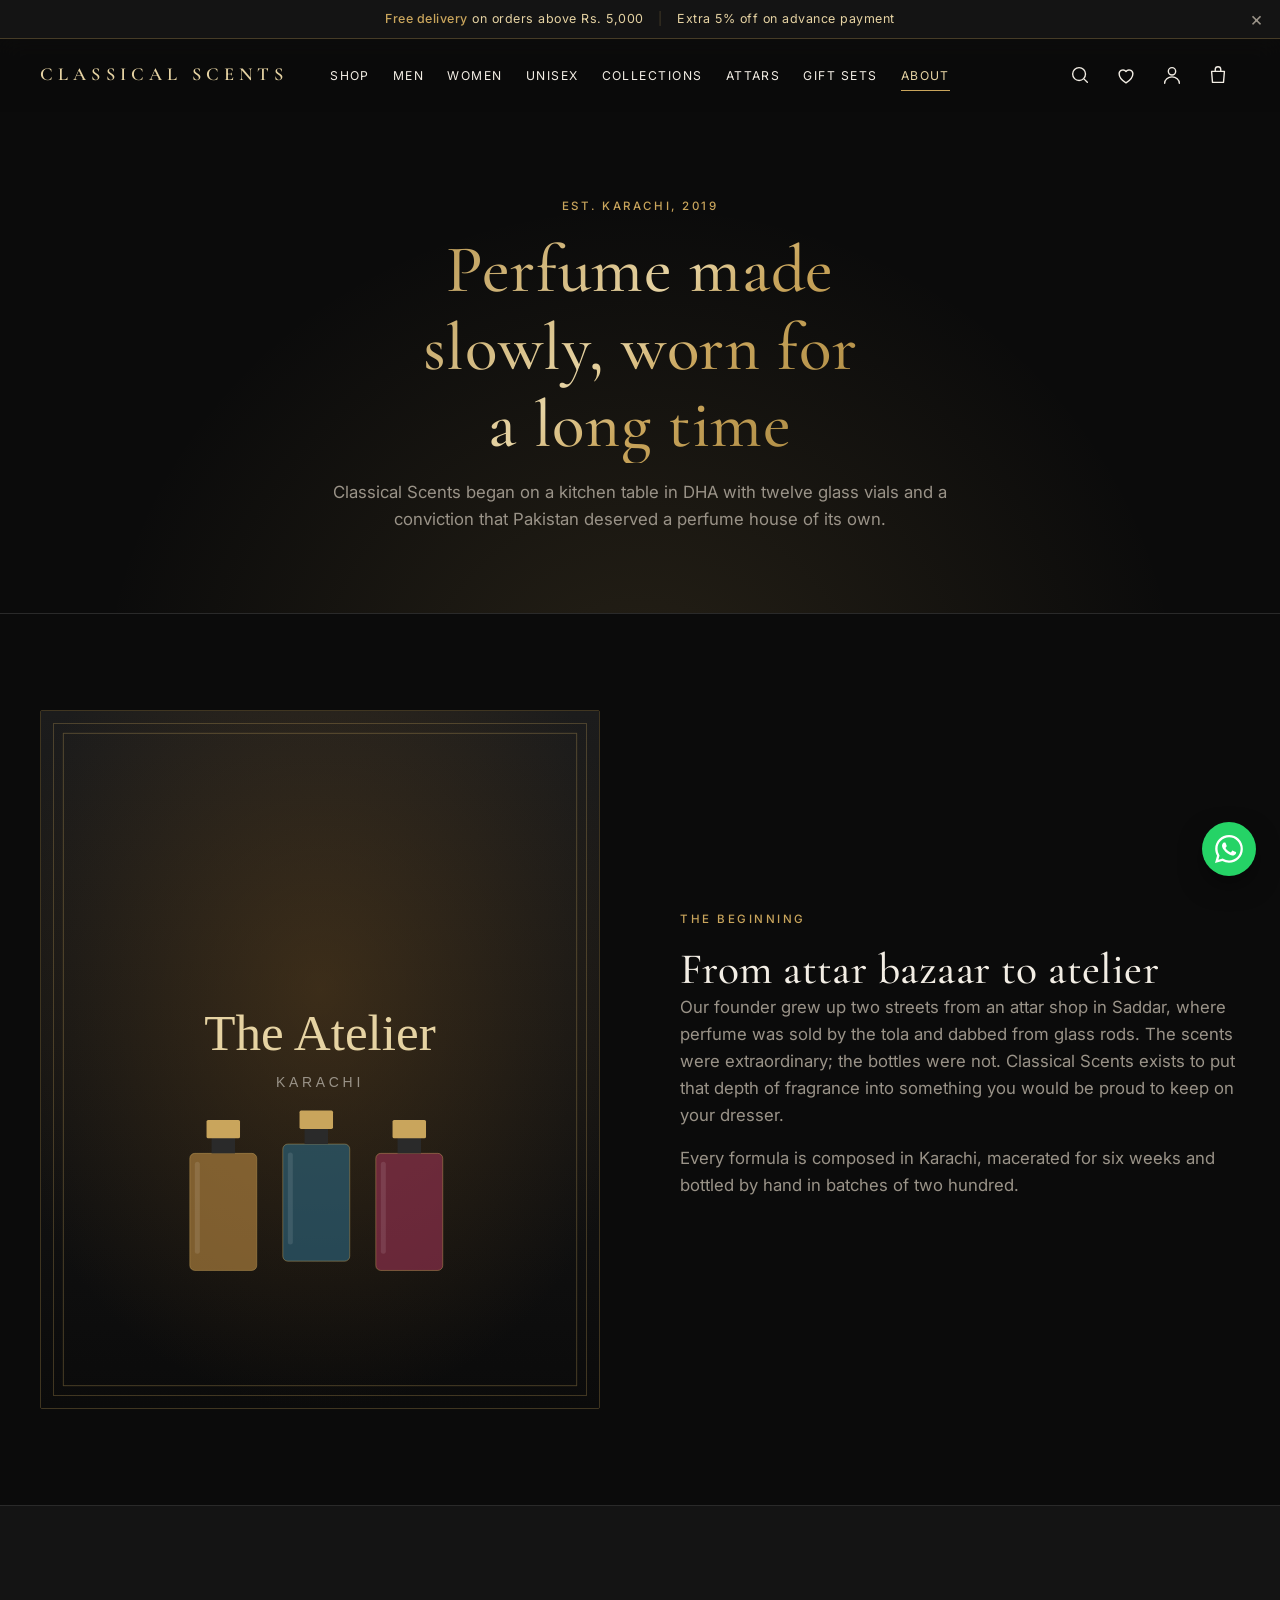
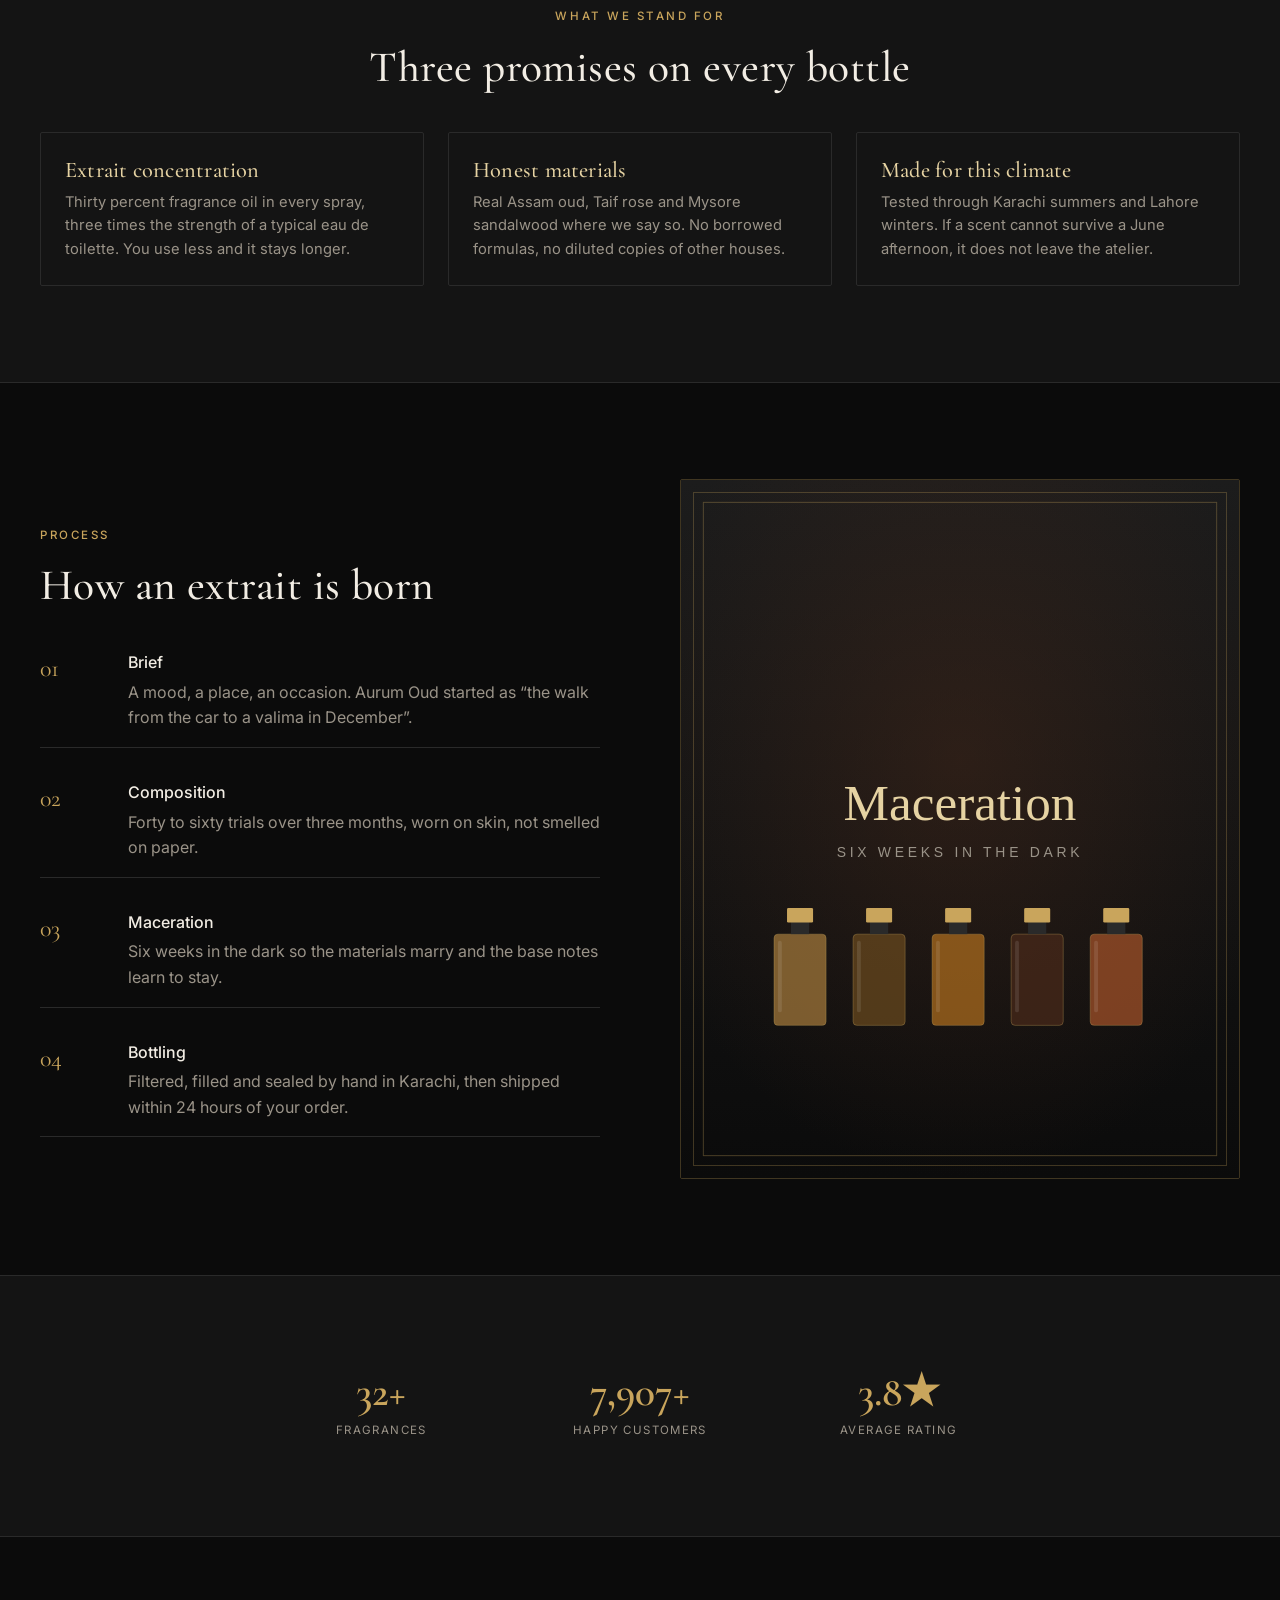
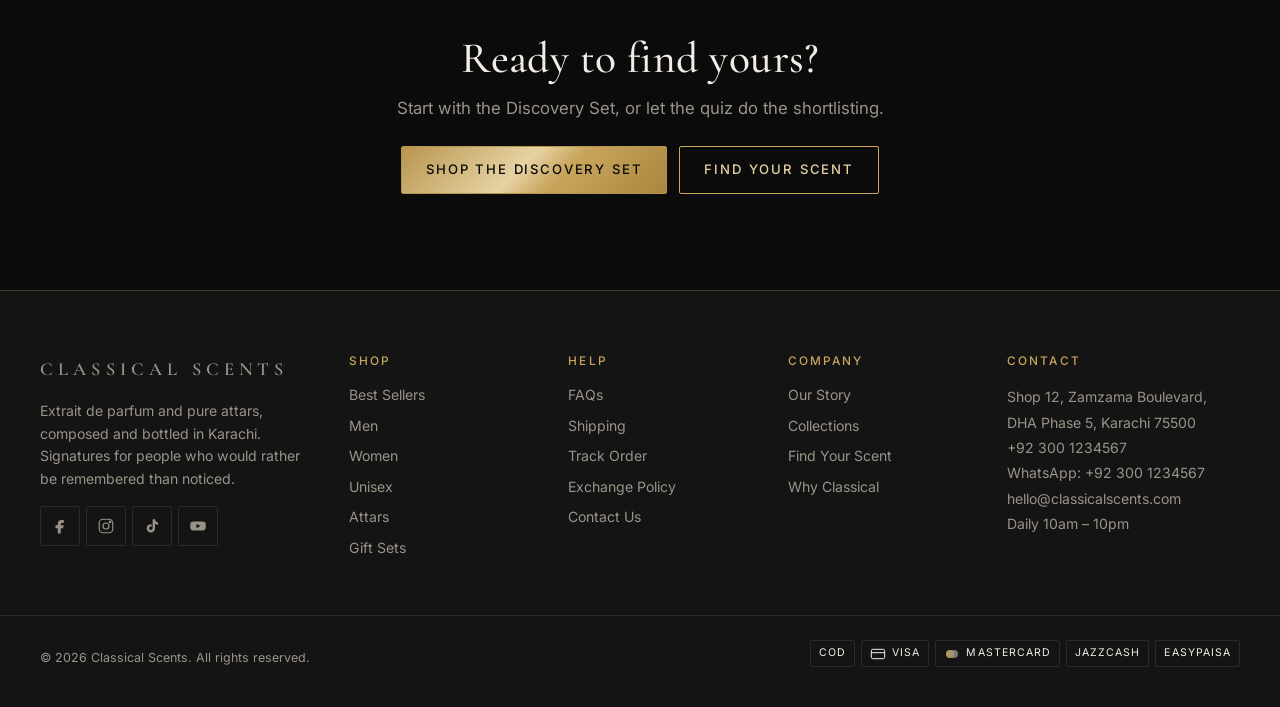
==== about.html @ 6bd123b4 "Initial Classical Scents storefront Static multi-page perfume e-commerce site: home, shop, product, " ====
<!DOCTYPE html>
<html lang="en" class="no-js">
<head>
  <meta charset="utf-8">
  <meta name="viewport" content="width=device-width, initial-scale=1">
  <title>Our Story | Classical Scents, Karachi</title>
  <meta name="description" content="Classical Scents is a Karachi perfume house making extrait de parfum and pure attars in small batches. Read how, and why, we compose the way we do.">
  <link rel="canonical" href="https://classicalscents.com/about.html">
  <meta name="theme-color" content="#0B0B0B">
  <meta property="og:type" content="website">
  <meta property="og:site_name" content="Classical Scents">
  <meta property="og:title" content="Our Story | Classical Scents, Karachi">
  <meta property="og:description" content="A Karachi perfume house making extrait de parfum and pure attars in small batches.">
  <meta property="og:url" content="https://classicalscents.com/about.html">
  <meta property="og:image" content="https://classicalscents.com/images/og-cover.png">
  <meta name="twitter:card" content="summary_large_image">
  <meta name="twitter:title" content="Our Story | Classical Scents, Karachi">
  <meta name="twitter:description" content="A Karachi perfume house making extrait de parfum and pure attars in small batches.">
  <meta name="twitter:image" content="https://classicalscents.com/images/og-cover.png">
  <link rel="icon" type="image/svg+xml" href="images/favicon.svg">
  <link rel="preconnect" href="https://fonts.googleapis.com">
  <link rel="preconnect" href="https://fonts.gstatic.com" crossorigin>
  <link href="https://fonts.googleapis.com/css2?family=Cormorant+Garamond:wght@500;600&family=Inter:wght@400;500&display=swap" rel="stylesheet">
  <link rel="stylesheet" href="css/style.css">
  <script src="js/products.js" defer></script>
  <script src="js/main.js" defer></script>
</head>
<body>
<a class="skip-link" href="#main">Skip to content</a>
<div class="announce" id="announce">
  <p><strong>Free delivery</strong> on orders above Rs. 5,000 <span class="announce__sep" aria-hidden="true">|</span> Extra 5% off on advance payment</p>
  <button class="announce__close" type="button" aria-label="Dismiss announcement">&times;</button>
</div>
<header class="header" id="header">
  <div class="container header__inner">
    <button class="icon-btn header__burger" type="button" aria-label="Open menu" aria-expanded="false" aria-controls="mobile-menu">
      <svg viewBox="0 0 24 24" aria-hidden="true"><path d="M3 7h18M3 12h18M3 17h18"/></svg>
    </button>
    <a class="logo" href="index.html" aria-label="Classical Scents home">CLASSICAL SCENTS</a>
    <nav class="nav" aria-label="Primary">
      <ul class="nav__list">
        <li><a href="shop.html">Shop</a></li>
        <li><a href="shop.html?gender=men">Men</a></li>
        <li><a href="shop.html?gender=women">Women</a></li>
        <li><a href="shop.html?gender=unisex">Unisex</a></li>
        <li><a href="collections.html">Collections</a></li>
        <li><a href="shop.html?type=attar">Attars</a></li>
        <li><a href="shop.html?collection=gift-sets">Gift Sets</a></li>
        <li><a href="about.html">About</a></li>
      </ul>
    </nav>
    <div class="header__icons">
      <button class="icon-btn" type="button" id="search-btn" aria-label="Search products" aria-haspopup="dialog">
        <svg viewBox="0 0 24 24" aria-hidden="true"><circle cx="11" cy="11" r="7"/><path d="m20 20-3.5-3.5"/></svg>
      </button>
      <a class="icon-btn" href="shop.html?wishlist=1" aria-label="Wishlist">
        <svg viewBox="0 0 24 24" aria-hidden="true"><path d="M12 20.5s-7.5-4.6-7.5-10A4.2 4.2 0 0 1 12 8.2a4.2 4.2 0 0 1 7.5 2.3c0 5.4-7.5 10-7.5 10z"/></svg>
        <span class="count" data-wish-count hidden>0</span>
      </a>
      <button class="icon-btn" type="button" id="account-btn" aria-label="Account" aria-haspopup="dialog">
        <svg viewBox="0 0 24 24" aria-hidden="true"><circle cx="12" cy="8" r="4"/><path d="M4 21c0-4 3.6-7 8-7s8 3 8 7"/></svg>
      </button>
      <button class="icon-btn" type="button" id="cart-btn" aria-label="Open cart" aria-haspopup="dialog" aria-controls="cart-drawer">
        <svg viewBox="0 0 24 24" aria-hidden="true"><path d="M5 8h14l-1 12H6L5 8z"/><path d="M9 8V6a3 3 0 0 1 6 0v2"/></svg>
        <span class="count" data-cart-count hidden>0</span>
      </button>
    </div>
  </div>
</header>
<div class="mobile-menu" id="mobile-menu" hidden>
  <div class="mobile-menu__top">
    <span class="logo">CLASSICAL SCENTS</span>
    <button class="icon-btn" type="button" id="menu-close" aria-label="Close menu"><svg viewBox="0 0 24 24" aria-hidden="true"><path d="M6 6l12 12M18 6 6 18"/></svg></button>
  </div>
  <nav aria-label="Mobile">
    <ul class="mobile-menu__list">
      <li><a href="shop.html">Shop All</a></li>
      <li><a href="shop.html?gender=men">Men</a></li>
      <li><a href="shop.html?gender=women">Women</a></li>
      <li><a href="shop.html?gender=unisex">Unisex</a></li>
      <li><a href="collections.html">Collections</a></li>
      <li><a href="shop.html?type=attar">Attars</a></li>
      <li><a href="shop.html?collection=gift-sets">Gift Sets</a></li>
      <li><a href="about.html">About</a></li>
      <li><a href="contact.html">Contact</a></li>
    </ul>
  </nav>
  <div class="mobile-menu__foot">
    <a href="cart.html">Cart</a>
    <a href="shop.html?wishlist=1">Wishlist</a>
    <a href="contact.html#track">Track Order</a>
    <a href="https://wa.me/923001234567" target="_blank" rel="noopener">WhatsApp</a>
  </div>
</div>
<main id="main">
  <section class="about-hero">
    <div class="container">
      <p class="eyebrow">Est. Karachi, 2019</p>
      <h1 class="gold-text">Perfume made slowly, worn for a long time</h1>
      <p class="lead" style="margin:16px auto 0">Classical Scents began on a kitchen table in DHA with twelve glass vials and a conviction that Pakistan deserved a perfume house of its own.</p>
    </div>
  </section>

  <section class="section">
    <div class="container story">
      <div class="story__media reveal"><img src="images/about-1.svg" width="600" height="750" alt="Perfumer's bench with glass vials and a brass scale" loading="lazy" decoding="async"></div>
      <div class="reveal">
        <p class="eyebrow">The Beginning</p>
        <h2>From attar bazaar to atelier</h2>
        <p class="lead">Our founder grew up two streets from an attar shop in Saddar, where perfume was sold by the tola and dabbed from glass rods. The scents were extraordinary; the bottles were not. Classical Scents exists to put that depth of fragrance into something you would be proud to keep on your dresser.</p>
        <p class="lead">Every formula is composed in Karachi, macerated for six weeks and bottled by hand in batches of two hundred.</p>
      </div>
    </div>
  </section>

  <section class="section section--surface" id="values" aria-labelledby="values-title">
    <div class="container">
      <div class="section__head reveal">
        <p class="eyebrow">What we stand for</p>
        <h2 id="values-title">Three promises on every bottle</h2>
      </div>
      <div class="values">
        <div class="value reveal"><h3>Extrait concentration</h3><p>Thirty percent fragrance oil in every spray, three times the strength of a typical eau de toilette. You use less and it stays longer.</p></div>
        <div class="value reveal"><h3>Honest materials</h3><p>Real Assam oud, Taif rose and Mysore sandalwood where we say so. No borrowed formulas, no diluted copies of other houses.</p></div>
        <div class="value reveal"><h3>Made for this climate</h3><p>Tested through Karachi summers and Lahore winters. If a scent cannot survive a June afternoon, it does not leave the atelier.</p></div>
      </div>
    </div>
  </section>

  <section class="section">
    <div class="container story">
      <div class="reveal">
        <p class="eyebrow">Process</p>
        <h2>How an extrait is born</h2>
        <ol class="timeline" style="margin-top:24px">
          <li><span>01</span><div><strong>Brief</strong><p class="muted" style="margin:4px 0 0">A mood, a place, an occasion. Aurum Oud started as “the walk from the car to a valima in December”.</p></div></li>
          <li><span>02</span><div><strong>Composition</strong><p class="muted" style="margin:4px 0 0">Forty to sixty trials over three months, worn on skin, not smelled on paper.</p></div></li>
          <li><span>03</span><div><strong>Maceration</strong><p class="muted" style="margin:4px 0 0">Six weeks in the dark so the materials marry and the base notes learn to stay.</p></div></li>
          <li><span>04</span><div><strong>Bottling</strong><p class="muted" style="margin:4px 0 0">Filtered, filled and sealed by hand in Karachi, then shipped within 24 hours of your order.</p></div></li>
        </ol>
      </div>
      <div class="story__media reveal"><img src="images/about-2.svg" width="600" height="750" alt="Rows of amber maceration flasks on a dark shelf" loading="lazy" decoding="async"></div>
    </div>
  </section>

  <section class="section section--surface">
    <div class="container">
      <div class="stats reveal" style="border-top:0;padding-top:0;max-width:760px;margin:0 auto;text-align:center">
        <div class="stat"><span class="stat__n" data-count="40" data-suffix="+">0</span><span class="stat__l">Fragrances</span></div>
        <div class="stat"><span class="stat__n" data-count="10000" data-suffix="+">0</span><span class="stat__l">Happy Customers</span></div>
        <div class="stat"><span class="stat__n" data-count="4.8" data-decimals="1" data-suffix="★">0</span><span class="stat__l">Average Rating</span></div>
      </div>
    </div>
  </section>

  <section class="section text-center">
    <div class="container reveal">
      <h2>Ready to find yours?</h2>
      <p class="lead" style="margin:12px auto 24px">Start with the Discovery Set, or let the quiz do the shortlisting.</p>
      <div class="hero__cta" style="justify-content:center;display:flex;gap:12px;flex-wrap:wrap">
        <a class="btn btn--gold" href="shop.html?collection=gift-sets">Shop the Discovery Set</a>
        <a class="btn btn--outline" href="index.html#quiz">Find Your Scent</a>
      </div>
    </div>
  </section>
</main>
<footer class="footer">
  <div class="container footer__grid">
    <div class="footer__brand">
      <p class="logo">CLASSICAL SCENTS</p>
      <p>Extrait de parfum and pure attars, composed and bottled in Karachi. Signatures for people who would rather be remembered than noticed.</p>
      <ul class="social" aria-label="Social media">
        <li><a class="icon-btn" href="https://facebook.com/classicalscents" target="_blank" rel="noopener" aria-label="Facebook"><svg viewBox="0 0 24 24" aria-hidden="true" style="fill:currentColor;stroke:none"><path d="M14 8h3V4h-3c-2.8 0-5 2.2-5 5v2H6v4h3v7h4v-7h3l1-4h-4V9c0-.6.4-1 1-1z"/></svg></a></li>
        <li><a class="icon-btn" href="https://instagram.com/classicalscents" target="_blank" rel="noopener" aria-label="Instagram"><svg viewBox="0 0 24 24" aria-hidden="true"><rect x="3" y="3" width="18" height="18" rx="5"/><circle cx="12" cy="12" r="4"/><circle cx="17.5" cy="6.5" r="1" style="fill:currentColor"/></svg></a></li>
        <li><a class="icon-btn" href="https://tiktok.com/@classicalscents" target="_blank" rel="noopener" aria-label="TikTok"><svg viewBox="0 0 24 24" aria-hidden="true" style="fill:currentColor;stroke:none"><path d="M16 3c.3 2.4 1.9 4 4 4.2v3.2c-1.5 0-2.9-.5-4-1.3V15a5.5 5.5 0 1 1-5.5-5.5c.3 0 .7 0 1 .1v3.3a2.3 2.3 0 1 0 1.3 2.1V3H16z"/></svg></a></li>
        <li><a class="icon-btn" href="https://youtube.com/@classicalscents" target="_blank" rel="noopener" aria-label="YouTube"><svg viewBox="0 0 24 24" aria-hidden="true" style="fill:currentColor;stroke:none"><path d="M22 8.2a2.6 2.6 0 0 0-1.8-1.8C18.6 6 12 6 12 6s-6.6 0-8.2.4A2.6 2.6 0 0 0 2 8.2 27 27 0 0 0 1.6 12c0 1.3.1 2.6.4 3.8a2.6 2.6 0 0 0 1.8 1.8c1.6.4 8.2.4 8.2.4s6.6 0 8.2-.4a2.6 2.6 0 0 0 1.8-1.8c.3-1.2.4-2.5.4-3.8s-.1-2.6-.4-3.8zM10 15V9l5.2 3L10 15z"/></svg></a></li>
      </ul>
    </div>
    <nav aria-label="Shop links">
      <h2 class="footer__h">Shop</h2>
      <ul>
        <li><a href="shop.html?sort=rating">Best Sellers</a></li>
        <li><a href="shop.html?gender=men">Men</a></li>
        <li><a href="shop.html?gender=women">Women</a></li>
        <li><a href="shop.html?gender=unisex">Unisex</a></li>
        <li><a href="shop.html?type=attar">Attars</a></li>
        <li><a href="shop.html?collection=gift-sets">Gift Sets</a></li>
      </ul>
    </nav>
    <nav aria-label="Help links">
      <h2 class="footer__h">Help</h2>
      <ul>
        <li><a href="contact.html#faqs">FAQs</a></li>
        <li><a href="contact.html#shipping">Shipping</a></li>
        <li><a href="contact.html#track">Track Order</a></li>
        <li><a href="contact.html#exchange">Exchange Policy</a></li>
        <li><a href="contact.html">Contact Us</a></li>
      </ul>
    </nav>
    <nav aria-label="Company links">
      <h2 class="footer__h">Company</h2>
      <ul>
        <li><a href="about.html">Our Story</a></li>
        <li><a href="collections.html">Collections</a></li>
        <li><a href="index.html#quiz">Find Your Scent</a></li>
        <li><a href="about.html#values">Why Classical</a></li>
      </ul>
    </nav>
    <div>
      <h2 class="footer__h">Contact</h2>
      <address>
        Shop 12, Zamzama Boulevard,<br>DHA Phase 5, Karachi 75500<br>
        <a href="tel:+923001234567">+92 300 1234567</a><br>
        <a href="https://wa.me/923001234567" target="_blank" rel="noopener">WhatsApp: +92 300 1234567</a><br>
        <a href="mailto:hello@classicalscents.com">hello@classicalscents.com</a><br>
        Daily 10am – 10pm
      </address>
    </div>
  </div>
  <div class="container footer__bottom">
    <p>&copy; 2026 Classical Scents. All rights reserved.</p>
    <ul class="payments" aria-label="Accepted payment methods">
      <li>COD</li>
      <li><svg viewBox="0 0 24 24" aria-hidden="true"><rect x="2" y="5" width="20" height="14" rx="2" fill="none" stroke="currentColor" stroke-width="1.5"/><path d="M2 10h20" stroke="currentColor" stroke-width="1.5"/></svg>Visa</li>
      <li><svg viewBox="0 0 24 24" aria-hidden="true"><circle cx="9" cy="12" r="6" fill="#C9A55C" opacity=".9"/><circle cx="15" cy="12" r="6" fill="#9A9388" opacity=".8"/></svg>Mastercard</li>
      <li>JazzCash</li>
      <li>Easypaisa</li>
    </ul>
  </div>
</footer>

<a class="wa-float" href="https://wa.me/923001234567?text=Assalam%20o%20Alaikum%2C%20I%20have%20a%20question%20about%20Classical%20Scents." target="_blank" rel="noopener" aria-label="Chat with us on WhatsApp">
  <svg viewBox="0 0 24 24" aria-hidden="true"><path d="M17.47 14.38c-.3-.15-1.76-.87-2.03-.97-.27-.1-.47-.15-.67.15-.2.3-.77.97-.94 1.17-.17.2-.35.22-.64.07-.3-.15-1.26-.46-2.39-1.48-.88-.79-1.48-1.76-1.65-2.06-.17-.3-.02-.46.13-.61.13-.13.3-.35.45-.52.15-.17.2-.3.3-.5.1-.2.05-.37-.03-.52-.07-.15-.67-1.61-.91-2.21-.24-.58-.49-.5-.67-.51h-.57c-.2 0-.52.07-.79.37-.27.3-1.04 1.02-1.04 2.48s1.07 2.88 1.21 3.08c.15.2 2.1 3.2 5.08 4.49.71.31 1.26.49 1.69.63.71.23 1.36.2 1.87.12.57-.09 1.76-.72 2.01-1.41.25-.69.25-1.29.17-1.41-.07-.12-.27-.2-.57-.35M12.05 21.78h-.01a9.87 9.87 0 0 1-5.03-1.38l-.36-.21-3.74.98 1-3.65-.24-.37a9.86 9.86 0 0 1-1.51-5.26c0-5.45 4.44-9.88 9.9-9.88 2.64 0 5.12 1.03 6.99 2.9a9.82 9.82 0 0 1 2.89 6.99c0 5.45-4.44 9.88-9.89 9.88m8.41-18.3A11.82 11.82 0 0 0 12.05 0C5.5 0 .16 5.33.16 11.89c0 2.1.55 4.14 1.59 5.95L0 24l6.3-1.65a11.88 11.88 0 0 0 5.68 1.45h.01c6.55 0 11.89-5.33 11.89-11.89 0-3.18-1.24-6.16-3.49-8.41"/></svg>
</a>

<div class="overlay search" id="search-overlay" hidden role="dialog" aria-modal="true" aria-label="Search products">
  <div class="search__box">
    <div class="search__top">
      <label class="sr-only" for="search-input">Search fragrances</label>
      <input class="search__input" id="search-input" type="search" placeholder="Search by name or note…" autocomplete="off">
      <button class="icon-btn" type="button" id="search-close" aria-label="Close search"><svg viewBox="0 0 24 24" aria-hidden="true"><path d="M6 6l12 12M18 6 6 18"/></svg></button>
    </div>
    <p class="search__hint">Try “oud”, “rose”, “citrus” or “attar”. Press Enter to open the first match.</p>
    <div class="search__results" id="search-results" aria-live="polite"></div>
  </div>
</div>

<div class="drawer-backdrop" id="drawer-backdrop"></div>
<aside class="drawer" id="cart-drawer" role="dialog" aria-modal="true" aria-labelledby="drawer-title" aria-hidden="true">
  <div class="drawer__head">
    <h2 id="drawer-title">Your Cart</h2>
    <button class="icon-btn" type="button" data-close-drawer aria-label="Close cart"><svg viewBox="0 0 24 24" aria-hidden="true"><path d="M6 6l12 12M18 6 6 18"/></svg></button>
  </div>
  <div class="drawer__body">
    <div class="ship-bar"><p data-ship-text></p><div class="ship-bar__track"><div class="ship-bar__fill" data-ship-fill></div></div></div>
    <div data-cart-lines></div>
  </div>
  <div class="drawer__foot">
    <div class="totals"><div class="grand"><span>Subtotal</span><span data-subtotal>Rs. 0</span></div></div>
    <p class="muted" style="font-size:.78rem;margin:8px 0 12px">Delivery calculated at checkout. COD available nationwide.</p>
    <div style="display:grid;gap:8px">
      <button class="btn btn--gold btn--block" type="button" data-checkout>Checkout</button>
      <a class="btn btn--outline btn--block" href="cart.html">View Cart</a>
    </div>
  </div>
</aside>

<div class="overlay modal" id="modal" hidden>
  <div class="modal__box" role="dialog" aria-modal="true" aria-label="Product details">
    <button class="icon-btn modal__close" type="button" aria-label="Close"><svg viewBox="0 0 24 24" aria-hidden="true"><path d="M6 6l12 12M18 6 6 18"/></svg></button>
    <div class="modal__content"></div>
  </div>
</div>

<dialog class="dialog" id="account-dialog" aria-labelledby="account-title">
  <h2 id="account-title">Your Account</h2>
  <p>Accounts and order history are coming soon. Until then, every order is confirmed on WhatsApp and you can track it from the Contact page.</p>
  <a class="btn btn--gold btn--block" href="contact.html#track">Track an Order</a>
  <button class="btn btn--outline btn--block" type="button" data-close-dialog>Close</button>
</dialog>

<div class="toast" id="toast" role="status" aria-live="polite"></div>
</body>
</html>
---- css/style.css ----
/* ==========================================================================
   Classical Scents — design system
   Black + matte gold. Fonts: Cormorant Garamond (headings) / Inter (body).
   Spacing scale: 8px. Container: 1280px. Radius: 2px.
   ========================================================================== */

:root {
  --bg: #0B0B0B;
  --surface: #141414;
  --surface-2: #1C1C1C;
  --line: #2A2A2A;
  --line-gold: rgba(201, 165, 92, 0.28);
  --gold: #C9A55C;
  --gold-soft: #B8954F;
  --gold-pale: #E6D3A3;
  --text: #F2EDE4;
  --muted: #9A9388;
  --danger: #D98B7A;
  --serif: "Cormorant Garamond", Georgia, "Times New Roman", serif;
  --sans: "Inter", system-ui, -apple-system, "Segoe UI", Roboto, sans-serif;
  --gold-grad: linear-gradient(135deg, #B8954F 0%, #E6D3A3 45%, #C9A55C 60%, #A8863E 100%);
  --r: 2px;
  --s1: 8px; --s2: 16px; --s3: 24px; --s4: 32px; --s5: 40px; --s6: 48px; --s8: 64px; --s10: 80px; --s12: 96px;
  --container: 1280px;
  --header-h: 72px;
  --ease: cubic-bezier(0.22, 1, 0.36, 1);
}

/* ---------- Reset & base ---------- */
*, *::before, *::after { box-sizing: border-box; }
html { -webkit-text-size-adjust: 100%; scroll-behavior: smooth; }
body {
  margin: 0; background: var(--bg); color: var(--text);
  font-family: var(--sans); font-weight: 400; font-size: 1rem; line-height: 1.6;
  -webkit-font-smoothing: antialiased; overflow-x: hidden;
}
body.no-scroll { overflow: hidden; }
img, svg, picture { display: block; max-width: 100%; }
img { height: auto; }
a { color: inherit; text-decoration: none; }
button { font: inherit; color: inherit; background: none; border: 0; cursor: pointer; padding: 0; }
input, select, textarea { font: inherit; color: inherit; }
ul, ol { list-style: none; margin: 0; padding: 0; }
h1, h2, h3, h4 { font-family: var(--serif); font-weight: 500; line-height: 1.15; margin: 0; letter-spacing: 0.01em; }
h1 { font-size: clamp(2.4rem, 6vw, 4.2rem); }
h2 { font-size: clamp(1.9rem, 3.4vw, 2.75rem); }
h3 { font-size: 1.4rem; }
p { margin: 0 0 var(--s2); }
strong { font-weight: 500; }
::selection { background: var(--gold); color: #0B0B0B; }

:focus-visible { outline: 2px solid var(--gold); outline-offset: 3px; border-radius: var(--r); }
:focus:not(:focus-visible) { outline: none; }

.sr-only { position: absolute; width: 1px; height: 1px; padding: 0; margin: -1px; overflow: hidden; clip: rect(0 0 0 0); white-space: nowrap; border: 0; }
.skip-link { position: absolute; left: var(--s2); top: -60px; background: var(--gold); color: #0B0B0B; padding: 10px 14px; z-index: 1000; border-radius: var(--r); font-weight: 500; }
.skip-link:focus { top: var(--s2); }

.container { width: 100%; max-width: var(--container); margin: 0 auto; padding: 0 var(--s2); }
@media (min-width: 768px) { .container { padding: 0 var(--s4); } }
@media (min-width: 1200px) { .container { padding: 0 var(--s5); } }

.shop > *, .product > *, .cart-page > *, .quiz > *, .story > *, .contact > * { min-width: 0; }
.section { padding: var(--s8) 0; }
@media (min-width: 900px) { .section { padding: var(--s12) 0; } }
.section--tight { padding: var(--s6) 0; }
.section--surface { background: var(--surface); border-top: 1px solid var(--line); border-bottom: 1px solid var(--line); }

.section__head { text-align: center; max-width: 640px; margin: 0 auto var(--s5); }
.section__head--left { text-align: left; margin-left: 0; }
.eyebrow { display: inline-block; font-size: 0.72rem; letter-spacing: 0.22em; text-transform: uppercase; color: var(--gold); margin-bottom: var(--s2); font-weight: 500; }
.lead { color: var(--muted); font-size: 1.05rem; max-width: 60ch; }
.muted { color: var(--muted); }
.gold-text { background: var(--gold-grad); -webkit-background-clip: text; background-clip: text; color: transparent; }
.divider { border: 0; border-top: 1px solid var(--line-gold); margin: 0; }
.text-center { text-align: center; }

/* ---------- Buttons ---------- */
.btn {
  display: inline-flex; align-items: center; justify-content: center; gap: 10px;
  min-height: 48px; padding: 0 var(--s3); border-radius: var(--r);
  font-size: 0.82rem; font-weight: 500; letter-spacing: 0.14em; text-transform: uppercase;
  border: 1px solid transparent; transition: transform .25s var(--ease), background-color .25s, color .25s, border-color .25s, box-shadow .25s;
  white-space: nowrap;
}
.btn--gold { background: var(--gold-grad); color: #0B0B0B; border-color: var(--gold-soft); box-shadow: 0 0 0 0 rgba(201,165,92,0); }
.btn--gold:hover { transform: translateY(-1px); box-shadow: 0 8px 24px -8px rgba(201,165,92,.55); }
.btn--outline { border-color: var(--gold); color: var(--gold-pale); background: transparent; }
.btn--outline:hover { background: rgba(201,165,92,.1); }
.btn--ghost { border-color: var(--line); color: var(--text); background: rgba(11,11,11,.85); backdrop-filter: blur(4px); }
.btn--ghost:hover { border-color: var(--gold); }
.btn--sm { min-height: 40px; padding: 0 var(--s2); font-size: 0.74rem; }
.btn--block { width: 100%; }
.btn[disabled], .btn.is-disabled { opacity: .45; cursor: not-allowed; transform: none !important; box-shadow: none !important; }
.link { color: var(--gold); border-bottom: 1px solid var(--line-gold); transition: border-color .2s; }
.link:hover { border-color: var(--gold); }

.icon-btn { position: relative; display: inline-flex; align-items: center; justify-content: center; width: 44px; height: 44px; border-radius: var(--r); color: var(--text); transition: color .2s, background-color .2s; }
.icon-btn:hover { color: var(--gold); }
.icon-btn svg { width: 22px; height: 22px; fill: none; stroke: currentColor; stroke-width: 1.5; stroke-linecap: round; stroke-linejoin: round; }
.count { position: absolute; top: 4px; right: 2px; min-width: 18px; height: 18px; padding: 0 5px; border-radius: 9px; background: var(--gold); color: #0B0B0B; font-size: 0.68rem; font-weight: 500; line-height: 18px; text-align: center; }

/* ---------- Chips / badges / stars ---------- */
.chip { display: inline-flex; align-items: center; justify-content: center; min-height: 32px; padding: 0 12px; border: 1px solid var(--line); border-radius: var(--r); font-size: 0.78rem; color: var(--muted); transition: border-color .2s, color .2s, background-color .2s; }
.chip:hover { border-color: var(--gold-soft); color: var(--text); }
.chip.is-active, .chip[aria-checked="true"] { border-color: var(--gold); color: var(--gold-pale); background: rgba(201,165,92,.08); }
.chips { display: flex; flex-wrap: wrap; gap: 8px; }

.badge { display: inline-block; padding: 4px 8px; font-size: 0.66rem; letter-spacing: 0.14em; text-transform: uppercase; font-weight: 500; border-radius: var(--r); background: rgba(11,11,11,.85); border: 1px solid var(--line-gold); color: var(--gold-pale); }
.badge--sale { background: var(--gold); color: #0B0B0B; border-color: var(--gold); }
.badge--soldout { background: var(--surface-2); color: var(--muted); border-color: var(--line); }

.stars { position: relative; display: inline-block; font-size: 0.9rem; letter-spacing: 2px; line-height: 1; color: var(--line); vertical-align: middle; }
.stars::before { content: "★★★★★"; }
.stars__fill { position: absolute; left: 0; top: 0; overflow: hidden; white-space: nowrap; color: var(--gold); }
.stars__fill::before { content: "★★★★★"; }
.rating { display: inline-flex; align-items: center; gap: 8px; font-size: 0.8rem; color: var(--muted); }

.price { font-family: var(--serif); font-size: 1.25rem; font-weight: 600; color: var(--gold); }
.price s, .price-was { color: var(--muted); font-size: 0.9rem; font-family: var(--sans); font-weight: 400; margin-left: 8px; }

/* ---------- Forms ---------- */
.field { display: flex; flex-direction: column; gap: 6px; margin-bottom: var(--s2); }
.field label { font-size: 0.78rem; letter-spacing: 0.08em; text-transform: uppercase; color: var(--muted); }
.input, .select, .textarea {
  width: 100%; min-height: 48px; padding: 10px 14px; background: var(--surface); border: 1px solid var(--line); border-radius: var(--r); color: var(--text);
  transition: border-color .2s;
}
.textarea { min-height: 140px; resize: vertical; }
.input:focus, .select:focus, .textarea:focus { border-color: var(--gold); outline: none; }
.input[aria-invalid="true"] { border-color: var(--danger); }
.field__error { font-size: 0.78rem; color: var(--danger); min-height: 1.2em; }
.field__ok { font-size: 0.85rem; color: var(--gold-pale); }
.select { appearance: none; background-image: linear-gradient(45deg, transparent 50%, var(--gold) 50%), linear-gradient(135deg, var(--gold) 50%, transparent 50%); background-position: calc(100% - 18px) 50%, calc(100% - 13px) 50%; background-size: 5px 5px; background-repeat: no-repeat; padding-right: 36px; }
.check { display: flex; align-items: center; gap: 10px; font-size: 0.9rem; color: var(--text); cursor: pointer; padding: 4px 0; }
.check input { width: 16px; height: 16px; accent-color: var(--gold); margin: 0; }
.check span.n { color: var(--muted); font-size: 0.78rem; margin-left: auto; }
input[type="range"] { width: 100%; accent-color: var(--gold); }

/* ---------- Announcement bar ---------- */
.announce { position: relative; background: var(--surface); border-bottom: 1px solid var(--line-gold); text-align: center; font-size: 0.78rem; letter-spacing: 0.04em; color: var(--gold-pale); padding: 9px 48px; }
.announce p { margin: 0; }
.announce strong { color: var(--gold); }
.announce__sep { margin: 0 10px; color: var(--line-gold); }
.announce__close { position: absolute; right: 8px; top: 50%; transform: translateY(-50%); width: 32px; height: 32px; font-size: 20px; line-height: 1; color: var(--muted); border-radius: var(--r); }
.announce__close:hover { color: var(--gold); }
.announce[hidden] { display: none; }

/* ---------- Header ---------- */
.header { position: sticky; top: 0; z-index: 100; background: rgba(11,11,11,.55); backdrop-filter: blur(12px); -webkit-backdrop-filter: blur(12px); border-bottom: 1px solid transparent; transition: background-color .3s, border-color .3s; }
.header.is-scrolled { background: rgba(11,11,11,.94); border-bottom-color: var(--line); }
.header__inner { display: flex; align-items: center; justify-content: space-between; gap: var(--s2); height: var(--header-h); transition: height .3s var(--ease); }
.header.is-scrolled .header__inner { height: 60px; }
.logo { font-family: var(--serif); font-weight: 600; font-size: 1.15rem; letter-spacing: 0.28em; color: var(--gold-pale); white-space: nowrap; transition: font-size .3s var(--ease); }
.header.is-scrolled .logo { font-size: 1.02rem; }
.nav { display: none; }
.nav__list { display: flex; gap: clamp(14px, 1.8vw, 28px); }
.nav__list a { position: relative; font-size: 0.76rem; letter-spacing: 0.12em; text-transform: uppercase; color: var(--text); padding: 8px 0; transition: color .2s; white-space: nowrap; }
.nav__list a::after { content: ""; position: absolute; left: 0; right: 0; bottom: 0; height: 1px; background: var(--gold); transform: scaleX(0); transform-origin: left; transition: transform .3s var(--ease); }
.nav__list a:hover, .nav__list a[aria-current="page"] { color: var(--gold-pale); }
.nav__list a:hover::after, .nav__list a[aria-current="page"]::after { transform: scaleX(1); }
.header__icons { display: flex; align-items: center; gap: 2px; flex-shrink: 0; }
.header__burger { margin-left: -10px; flex-shrink: 0; }
@media (min-width: 1140px) {
  .nav { display: block; }
  .header__burger { display: none; }
  .header__inner { display: grid; grid-template-columns: 1fr auto 1fr; }
  .header__inner .logo { order: -1; }
  .header__icons { justify-content: flex-end; }
}
@media (min-width: 1300px) { .nav__list a { font-size: 0.78rem; letter-spacing: 0.14em; } }
@media (max-width: 479px) {
  .header__inner { gap: 4px; }
  .header .logo { font-size: 0.82rem; letter-spacing: 0.18em; }
  .header__icons .icon-btn, .header__burger { width: 40px; }
  #account-btn, .header__icons a[href="shop.html?wishlist=1"] { display: none; } /* both live in the mobile menu */
}

/* ---------- Mobile menu ---------- */
.mobile-menu { position: fixed; inset: 0; z-index: 200; background: var(--bg); display: flex; flex-direction: column; padding: var(--s2); animation: fadeIn .25s var(--ease); }
.mobile-menu[hidden] { display: none; }
.mobile-menu__top { display: flex; align-items: center; justify-content: space-between; height: var(--header-h); }
.mobile-menu__list { padding: var(--s4) 0; border-top: 1px solid var(--line-gold); }
.mobile-menu__list a { display: block; padding: 14px 0; font-family: var(--serif); font-size: 1.75rem; color: var(--text); border-bottom: 1px solid var(--line); }
.mobile-menu__list a:hover, .mobile-menu__list a[aria-current="page"] { color: var(--gold-pale); }
.mobile-menu__foot { margin-top: auto; display: flex; flex-wrap: wrap; gap: var(--s2) var(--s3); font-size: 0.8rem; letter-spacing: 0.1em; text-transform: uppercase; color: var(--muted); }
.mobile-menu__foot a:hover { color: var(--gold); }

/* ---------- Overlays: search, drawer, modal ---------- */
.overlay { position: fixed; inset: 0; z-index: 300; background: rgba(0,0,0,.72); backdrop-filter: blur(6px); animation: fadeIn .25s var(--ease); }
.overlay[hidden] { display: none; }
.search { display: flex; flex-direction: column; align-items: center; padding: var(--s6) var(--s2); overflow-y: auto; }
.search__box { width: 100%; max-width: 720px; }
.search__top { display: flex; align-items: center; gap: var(--s2); border-bottom: 1px solid var(--gold); padding-bottom: 8px; }
.search__input { flex: 1; background: transparent; border: 0; font-family: var(--serif); font-size: clamp(1.5rem, 4vw, 2.2rem); color: var(--text); padding: 8px 0; min-width: 0; }
.search__input:focus { outline: none; }
.search__input::placeholder { color: var(--muted); }
.search__results { margin-top: var(--s3); display: grid; gap: 4px; }
.search__hint { color: var(--muted); font-size: 0.85rem; margin-top: var(--s2); }
.search__item { display: grid; grid-template-columns: 56px 1fr auto; gap: var(--s2); align-items: center; padding: 10px; border: 1px solid transparent; border-radius: var(--r); transition: border-color .2s, background-color .2s; }
.search__item:hover, .search__item:focus-visible { border-color: var(--line-gold); background: var(--surface); }
.search__item img { width: 56px; height: 70px; object-fit: cover; border-radius: var(--r); background: var(--surface-2); }
.search__item strong { display: block; font-family: var(--serif); font-size: 1.15rem; font-weight: 500; }
.search__item small { color: var(--muted); }

.drawer { position: fixed; top: 0; right: 0; bottom: 0; z-index: 310; width: min(440px, 100%); background: var(--surface); border-left: 1px solid var(--line-gold); display: flex; flex-direction: column; transform: translateX(100%); transition: transform .4s var(--ease); visibility: hidden; }
.drawer.is-open { transform: translateX(0); visibility: visible; }
.drawer__head { display: flex; align-items: center; justify-content: space-between; padding: var(--s2) var(--s3); border-bottom: 1px solid var(--line); }
.drawer__head h2 { font-size: 1.5rem; }
.drawer__body { flex: 1; overflow-y: auto; padding: var(--s2) var(--s3); }
.drawer__foot { padding: var(--s2) var(--s3) var(--s3); border-top: 1px solid var(--line); }
.drawer-backdrop { position: fixed; inset: 0; z-index: 305; background: rgba(0,0,0,.6); opacity: 0; visibility: hidden; transition: opacity .3s, visibility .3s; }
.drawer-backdrop.is-open { opacity: 1; visibility: visible; }
.drawer--left { right: auto; left: 0; border-left: 0; border-right: 1px solid var(--line-gold); transform: translateX(-100%); }

.modal { display: flex; align-items: center; justify-content: center; padding: var(--s2); }
.modal__box { position: relative; width: 100%; max-width: 880px; max-height: 92vh; overflow-y: auto; background: var(--surface); border: 1px solid var(--line-gold); border-radius: var(--r); padding: var(--s4); animation: rise .35s var(--ease); }
.modal__box--sm { max-width: 480px; }
.modal__close { position: absolute; top: 8px; right: 8px; z-index: 2; }
.quick { display: grid; gap: var(--s3); }
.quick__media { background: linear-gradient(180deg, var(--surface-2), var(--bg)); border-radius: var(--r); overflow: hidden; }
.quick__media img { width: 100%; aspect-ratio: 4 / 5; object-fit: cover; }
@media (min-width: 720px) { .quick { grid-template-columns: 1fr 1.1fr; } }

.toast { position: fixed; left: 50%; bottom: 24px; z-index: 400; transform: translate(-50%, 20px); opacity: 0; background: var(--surface-2); border: 1px solid var(--gold); color: var(--text); padding: 12px 20px; border-radius: var(--r); font-size: 0.9rem; transition: transform .3s var(--ease), opacity .3s; pointer-events: none; max-width: calc(100% - 32px); text-align: center; }
.toast.is-show { transform: translate(-50%, 0); opacity: 1; }

/* ---------- Cart line items (drawer + cart page) ---------- */
.line { display: grid; grid-template-columns: 72px 1fr; gap: var(--s2); padding: var(--s2) 0; border-bottom: 1px solid var(--line); }
.line img { width: 72px; height: 90px; object-fit: cover; border-radius: var(--r); background: var(--surface-2); }
.line__name { font-family: var(--serif); font-size: 1.15rem; font-weight: 500; }
.line__meta { font-size: 0.8rem; color: var(--muted); }
.line__row { display: flex; align-items: center; justify-content: space-between; gap: var(--s2); margin-top: 8px; }
.qty { display: inline-flex; align-items: center; border: 1px solid var(--line); border-radius: var(--r); }
.qty button { width: 36px; height: 36px; font-size: 1.1rem; color: var(--muted); }
.qty button:hover { color: var(--gold); }
.qty span, .qty input { min-width: 36px; text-align: center; font-size: 0.9rem; background: transparent; border: 0; }
.line__remove { font-size: 0.75rem; color: var(--muted); letter-spacing: .08em; text-transform: uppercase; border-bottom: 1px solid transparent; }
.line__remove:hover { color: var(--danger); border-color: var(--danger); }
.ship-bar { margin: var(--s2) 0; }
.ship-bar p { font-size: 0.8rem; color: var(--muted); margin-bottom: 8px; }
.ship-bar p strong { color: var(--gold-pale); }
.ship-bar__track { height: 3px; background: var(--line); border-radius: 2px; overflow: hidden; }
.ship-bar__fill { height: 100%; background: var(--gold-grad); width: 0; transition: width .5s var(--ease); }
.totals { display: grid; gap: 8px; font-size: 0.92rem; }
.totals div { display: flex; justify-content: space-between; }
.totals .grand { font-family: var(--serif); font-size: 1.4rem; color: var(--gold); border-top: 1px solid var(--line-gold); padding-top: 10px; margin-top: 4px; }
.empty { text-align: center; padding: var(--s6) var(--s2); color: var(--muted); }
.empty h3 { color: var(--text); margin-bottom: var(--s2); }

/* ---------- Product card ---------- */
.grid { display: grid; gap: var(--s3) var(--s2); grid-template-columns: repeat(2, 1fr); }
@media (min-width: 768px) { .grid { grid-template-columns: repeat(3, 1fr); gap: var(--s4) var(--s3); } }
@media (min-width: 1100px) { .grid { grid-template-columns: repeat(4, 1fr); } }
.grid--3 { grid-template-columns: repeat(2, 1fr); }
@media (min-width: 768px) { .grid--3 { grid-template-columns: repeat(3, 1fr); } }

.card { position: relative; display: flex; flex-direction: column; min-width: 0; }
.card__media { position: relative; aspect-ratio: 4 / 5; overflow: hidden; border-radius: var(--r); background: linear-gradient(180deg, var(--surface-2) 0%, var(--bg) 100%); border: 1px solid var(--line); transition: border-color .3s; }
.card:hover .card__media { border-color: var(--line-gold); }
.card__media img { position: absolute; inset: 0; width: 100%; height: 100%; object-fit: cover; transition: opacity .5s var(--ease), transform .8s var(--ease); }
.card__media .card__alt { opacity: 0; }
.card:hover .card__media .card__alt { opacity: 1; }
.card:hover .card__media .card__main { transform: scale(1.04); }
.card__badges { position: absolute; top: 10px; left: 10px; display: flex; flex-direction: column; gap: 6px; z-index: 2; }
.card__wish { position: absolute; top: 4px; right: 4px; z-index: 2; width: 40px; height: 40px; color: var(--text); }
.card__wish svg { width: 20px; height: 20px; }
.card__wish[aria-pressed="true"] { color: var(--gold); }
.card__wish[aria-pressed="true"] svg { fill: var(--gold); }
.card__actions { position: absolute; left: 10px; right: 10px; bottom: 10px; display: grid; gap: 6px; z-index: 2; transform: translateY(calc(100% + 14px)); opacity: 0; transition: transform .35s var(--ease), opacity .3s; }
.card:hover .card__actions, .card:focus-within .card__actions { transform: translateY(0); opacity: 1; }
.card__body { padding: 14px 2px 0; display: flex; flex-direction: column; gap: 6px; }
.card__name { font-size: 1.3rem; font-weight: 500; }
.card__name a:hover { color: var(--gold-pale); }
.card__notes { font-size: 0.78rem; color: var(--muted); margin: 0; line-height: 1.45; }
.card__price { display: flex; align-items: baseline; flex-wrap: wrap; }
.card .chips { margin-top: 4px; }
.card .chip { min-height: 28px; padding: 0 9px; font-size: 0.72rem; }
.card--soldout .card__media img { opacity: .45; }
.card--soldout:hover .card__media .card__alt { opacity: 0; }
@media (hover: none) { .card__actions { position: static; transform: none; opacity: 1; margin-top: 10px; grid-template-columns: 1fr 1fr; } .card__actions .btn { min-height: 40px; font-size: .68rem; padding: 0 8px; } }

/* List view on shop page */
.grid--list { grid-template-columns: 1fr; }
.grid--list .card { display: grid; grid-template-columns: 140px 1fr; gap: var(--s2); align-items: start; }
.grid--list .card__media { aspect-ratio: 4 / 5; }
.grid--list .card__actions { position: static; transform: none; opacity: 1; grid-template-columns: 1fr; margin-top: 8px; }
.grid--list .card__desc { display: block; }
.card__desc { display: none; font-size: 0.88rem; color: var(--muted); margin: 6px 0 0; }
@media (min-width: 768px) { .grid--list .card { grid-template-columns: 220px 1fr; gap: var(--s3); } .grid--list .card__actions { grid-template-columns: auto auto; justify-content: start; } }

/* ---------- Tabs ---------- */
.tabs { display: flex; justify-content: center; gap: 4px; margin-bottom: var(--s4); border-bottom: 1px solid var(--line); overflow-x: auto; }
.tabs--left { justify-content: flex-start; }
.tab { padding: 12px 18px; font-size: 0.78rem; letter-spacing: 0.14em; text-transform: uppercase; color: var(--muted); border-bottom: 2px solid transparent; margin-bottom: -1px; white-space: nowrap; transition: color .2s, border-color .2s; }
.tab:hover { color: var(--text); }
.tab[aria-selected="true"] { color: var(--gold-pale); border-bottom-color: var(--gold); }
[role="tabpanel"][hidden] { display: none; }

/* ---------- Trust strip ---------- */
.trust { border-top: 1px solid var(--line-gold); border-bottom: 1px solid var(--line-gold); background: var(--surface); }
.trust__list { display: grid; grid-template-columns: repeat(2, 1fr); gap: var(--s3) var(--s2); padding: var(--s4) 0; }
.trust__item { display: flex; align-items: center; gap: 12px; font-size: 0.8rem; letter-spacing: 0.06em; color: var(--text); }
.trust__item svg { flex: 0 0 auto; width: 30px; height: 30px; fill: none; stroke: var(--gold); stroke-width: 1.2; stroke-linecap: round; stroke-linejoin: round; }
@media (min-width: 768px) { .trust__list { grid-template-columns: repeat(5, 1fr); } .trust__item { flex-direction: column; text-align: center; gap: 10px; } }

/* ---------- Collection cards ---------- */
.collections { display: grid; gap: var(--s2); grid-template-columns: repeat(2, 1fr); }
@media (min-width: 900px) { .collections { grid-template-columns: repeat(5, 1fr); } }
.coll { position: relative; display: block; aspect-ratio: 3 / 4; overflow: hidden; border-radius: var(--r); border: 1px solid var(--line); background: var(--surface-2); }
.coll::after { content: ""; position: absolute; inset: 0; border: 1px solid var(--gold); border-radius: var(--r); opacity: 0; transform: scale(.96); transition: opacity .4s var(--ease), transform .4s var(--ease); pointer-events: none; }
.coll:hover::after, .coll:focus-visible::after { opacity: 1; transform: scale(1); }
.coll img { width: 100%; height: 100%; object-fit: cover; transition: transform .9s var(--ease); }
.coll:hover img { transform: scale(1.07); }
.coll__text { position: absolute; left: 0; right: 0; bottom: 0; padding: var(--s3) var(--s2); background: linear-gradient(0deg, rgba(11,11,11,.95), rgba(11,11,11,0)); }
.coll__text h3 { font-size: 1.5rem; color: var(--gold-pale); }
.coll__text p { font-size: 0.78rem; color: var(--muted); margin: 4px 0 0; }
.coll--wide { grid-column: span 2; aspect-ratio: auto; min-height: 240px; }
@media (min-width: 900px) { .coll--wide { grid-column: span 1; aspect-ratio: 3 / 4; min-height: 0; } }

/* ---------- Gender cards ---------- */
.genders { display: grid; gap: var(--s2); }
@media (min-width: 720px) { .genders { grid-template-columns: repeat(3, 1fr); } }
.gender { position: relative; display: grid; place-items: center; aspect-ratio: 4 / 3; overflow: hidden; border-radius: var(--r); border: 1px solid var(--line); background: var(--surface-2); }
@media (min-width: 720px) { .gender { aspect-ratio: 4 / 5; } }
.gender img { position: absolute; inset: 0; width: 100%; height: 100%; object-fit: cover; opacity: .9; transition: transform .9s var(--ease), opacity .4s; }
.gender:hover img { transform: scale(1.06); opacity: 1; }
.gender__label { position: relative; z-index: 1; text-align: center; padding: var(--s2) var(--s3); border: 1px solid var(--line-gold); background: rgba(11,11,11,.72); backdrop-filter: blur(4px); border-radius: var(--r); transition: border-color .3s; }
.gender:hover .gender__label { border-color: var(--gold); }
.gender__label h3 { font-size: 1.6rem; color: var(--gold-pale); }
.gender__label span { font-size: 0.72rem; letter-spacing: 0.16em; text-transform: uppercase; color: var(--muted); }

/* ---------- Quiz ---------- */
.quiz { display: grid; gap: var(--s4); }
@media (min-width: 1000px) { .quiz { grid-template-columns: 420px 1fr; gap: var(--s8); align-items: start; } }
.quiz__step { margin-bottom: var(--s3); }
.quiz__step h3 { font-size: 1.1rem; font-family: var(--sans); font-weight: 500; letter-spacing: 0.04em; margin-bottom: 10px; }
.quiz__step h3 span { color: var(--gold); margin-right: 8px; font-family: var(--serif); font-size: 1.3rem; }
.quiz__results { min-height: 200px; }
.quiz__placeholder { display: grid; place-items: center; min-height: 260px; border: 1px dashed var(--line-gold); border-radius: var(--r); color: var(--muted); text-align: center; padding: var(--s3); }

/* ---------- Story / stats ---------- */
.story { display: grid; gap: var(--s4); align-items: center; }
@media (min-width: 900px) { .story { grid-template-columns: 1fr 1fr; gap: var(--s10); } }
.story__media { position: relative; border-radius: var(--r); overflow: hidden; border: 1px solid var(--line-gold); }
.story__media img { width: 100%; aspect-ratio: 4 / 5; object-fit: cover; }
.story__media::after { content: ""; position: absolute; inset: 12px; border: 1px solid var(--line-gold); pointer-events: none; }
.stats { display: grid; grid-template-columns: repeat(3, 1fr); gap: var(--s2); margin-top: var(--s4); border-top: 1px solid var(--line-gold); padding-top: var(--s3); }
.stat__n { display: block; font-family: var(--serif); font-size: clamp(1.8rem, 4vw, 2.6rem); font-weight: 600; color: var(--gold); line-height: 1; }
.stat__l { display: block; font-size: 0.72rem; letter-spacing: 0.12em; text-transform: uppercase; color: var(--muted); margin-top: 8px; }

/* ---------- Bundles ---------- */
.bundles { display: grid; gap: var(--s2); }
@media (min-width: 720px) { .bundles { grid-template-columns: repeat(3, 1fr); gap: var(--s3); } }
.bundle { position: relative; display: flex; flex-direction: column; background: var(--surface); border: 1px solid var(--line); border-radius: var(--r); overflow: hidden; transition: border-color .3s; }
.bundle:hover { border-color: var(--line-gold); }
.bundle img { width: 100%; aspect-ratio: 4 / 3; object-fit: cover; }
.bundle__save { position: absolute; top: 12px; left: 12px; }
.bundle__body { padding: var(--s3); display: flex; flex-direction: column; gap: 8px; flex: 1; }
.bundle__body h3 { font-size: 1.5rem; }
.bundle__sub { font-size: 0.8rem; color: var(--muted); margin: 0; }
.bundle__body .btn { margin-top: auto; }

/* ---------- Reviews carousel ---------- */
.reviews { position: relative; }
.reviews__track { display: flex; gap: var(--s2); overflow-x: auto; scroll-snap-type: x mandatory; scroll-behavior: smooth; padding: 4px 4px var(--s2); -webkit-overflow-scrolling: touch; scrollbar-width: none; }
.reviews__track::-webkit-scrollbar { display: none; }
.review { flex: 0 0 min(86%, 360px); scroll-snap-align: start; background: var(--surface); border: 1px solid var(--line); border-radius: var(--r); padding: var(--s3); display: flex; flex-direction: column; gap: 10px; }
.review blockquote { margin: 0; font-family: var(--serif); font-size: 1.2rem; line-height: 1.4; }
.review__who { font-size: 0.8rem; color: var(--muted); margin-top: auto; }
.review__who strong { color: var(--text); display: block; font-weight: 500; }
.review__prod { font-size: 0.72rem; letter-spacing: 0.1em; text-transform: uppercase; color: var(--gold); }
.reviews__nav { display: flex; justify-content: center; gap: 8px; margin-top: var(--s2); }
.reviews__nav .icon-btn { border: 1px solid var(--line); }

/* ---------- Instagram ---------- */
.insta { display: grid; grid-template-columns: repeat(3, 1fr); gap: 6px; }
@media (min-width: 720px) { .insta { grid-template-columns: repeat(6, 1fr); } }
.insta a { position: relative; display: block; aspect-ratio: 1; overflow: hidden; border-radius: var(--r); background: var(--surface-2); }
.insta img { width: 100%; height: 100%; object-fit: cover; transition: transform .8s var(--ease), opacity .3s; }
.insta a:hover img { transform: scale(1.06); opacity: .8; }

/* ---------- Policy band ---------- */
.policy { display: grid; grid-template-columns: repeat(2, 1fr); gap: var(--s3) var(--s2); text-align: center; }
@media (min-width: 768px) { .policy { grid-template-columns: repeat(4, 1fr); } }
.policy__item h3 { font-size: 1.2rem; color: var(--gold-pale); }
.policy__item p { font-size: 0.8rem; color: var(--muted); margin: 4px 0 0; }
.policy__item svg { width: 28px; height: 28px; margin: 0 auto 10px; fill: none; stroke: var(--gold); stroke-width: 1.2; stroke-linecap: round; stroke-linejoin: round; }

/* ---------- Newsletter ---------- */
.newsletter { text-align: center; max-width: 560px; margin: 0 auto; }
.newsletter form { display: grid; gap: 10px; margin-top: var(--s3); }
@media (min-width: 560px) { .newsletter form { grid-template-columns: 1fr auto; align-items: start; } .newsletter .field__error, .newsletter .field__ok { grid-column: 1 / -1; } }

/* ---------- Footer ---------- */
.footer { border-top: 1px solid var(--line-gold); background: var(--surface); padding: var(--s8) 0 var(--s4); font-size: 0.88rem; }
.footer__grid { display: grid; gap: var(--s4); }
@media (min-width: 700px) { .footer__grid { grid-template-columns: repeat(2, 1fr); } }
@media (min-width: 1000px) { .footer__grid { grid-template-columns: 1.5fr 1fr 1fr 1fr 1.3fr; gap: var(--s5); } }
.footer__h { font-family: var(--sans); font-size: 0.74rem; letter-spacing: 0.18em; text-transform: uppercase; color: var(--gold); margin-bottom: var(--s2); font-weight: 500; }
.footer ul li { margin-bottom: 8px; }
.footer ul a { color: var(--muted); transition: color .2s; }
.footer ul a:hover { color: var(--gold-pale); }
.footer address { font-style: normal; color: var(--muted); line-height: 1.8; }
.footer address a:hover { color: var(--gold-pale); }
.footer__brand p { color: var(--muted); max-width: 34ch; }
.social { display: flex; gap: 6px; margin-top: var(--s2); }
.social a { width: 40px; height: 40px; border: 1px solid var(--line); }
.social a:hover { border-color: var(--gold); }
.social svg { width: 18px; height: 18px; }
.footer__bottom { display: flex; flex-wrap: wrap; gap: var(--s2); align-items: center; justify-content: space-between; margin-top: var(--s6); padding-top: var(--s3); border-top: 1px solid var(--line); color: var(--muted); font-size: 0.78rem; }
.footer__bottom p { margin: 0; }
.payments { display: flex; flex-wrap: wrap; gap: 6px; }
.payments li { border: 1px solid var(--line); border-radius: var(--r); padding: 4px 8px; font-size: 0.66rem; letter-spacing: 0.1em; text-transform: uppercase; color: var(--text); display: inline-flex; align-items: center; gap: 6px; }
.payments svg { width: 16px; height: 16px; }

.wa-float { position: fixed; right: 16px; bottom: 16px; z-index: 90; width: 54px; height: 54px; border-radius: 50%; background: #25D366; color: #fff; display: grid; place-items: center; box-shadow: 0 10px 30px -8px rgba(0,0,0,.8); transition: transform .3s var(--ease); }
.wa-float:hover { transform: translateY(-3px) scale(1.04); }
.wa-float svg { width: 28px; height: 28px; fill: currentColor; }
@media (min-width: 768px) { .wa-float { right: 24px; bottom: 24px; } }

/* ---------- Page hero (inner pages) ---------- */
.page-hero { padding: var(--s6) 0 var(--s4); border-bottom: 1px solid var(--line); }
.page-hero h1 { font-size: clamp(2rem, 5vw, 3.4rem); }
.breadcrumb { display: flex; flex-wrap: wrap; gap: 6px; font-size: 0.74rem; letter-spacing: 0.08em; text-transform: uppercase; color: var(--muted); margin-bottom: var(--s2); }
.breadcrumb a:hover { color: var(--gold); }
.breadcrumb li + li::before { content: "/"; margin-right: 6px; color: var(--line-gold); }

/* ---------- Shop ---------- */
.shop { display: grid; gap: var(--s4); padding: var(--s4) 0 var(--s8); }
@media (min-width: 1000px) { .shop { grid-template-columns: 260px 1fr; gap: var(--s6); } }
.filters__head { display: flex; align-items: center; justify-content: space-between; margin-bottom: var(--s2); }
.filters__head h2 { font-size: 1.4rem; }
.fgroup { border-top: 1px solid var(--line); padding: var(--s2) 0; }
.fgroup > summary { list-style: none; cursor: pointer; font-size: 0.76rem; letter-spacing: 0.14em; text-transform: uppercase; color: var(--gold-pale); display: flex; justify-content: space-between; align-items: center; padding: 4px 0; }
.fgroup > summary::-webkit-details-marker { display: none; }
.fgroup > summary::after { content: "+"; color: var(--gold); font-size: 1rem; }
.fgroup[open] > summary::after { content: "–"; }
.fgroup__body { padding-top: 10px; }
.range { display: grid; gap: 6px; }
.range__vals { display: flex; justify-content: space-between; font-size: 0.8rem; color: var(--muted); }
.range__vals span { color: var(--gold-pale); }
.toolbar { display: flex; flex-wrap: wrap; align-items: center; gap: var(--s2); margin-bottom: var(--s3); padding-bottom: var(--s2); border-bottom: 1px solid var(--line); }
.toolbar__count { font-size: 0.85rem; color: var(--muted); margin-right: auto; }
.toolbar .select { width: auto; min-height: 40px; padding-top: 6px; padding-bottom: 6px; font-size: 0.85rem; }
.view-toggle { display: inline-flex; border: 1px solid var(--line); border-radius: var(--r); }
.view-toggle .icon-btn { width: 40px; height: 40px; color: var(--muted); }
.view-toggle .icon-btn[aria-pressed="true"] { color: var(--gold); background: var(--surface-2); }
.filters-toggle { display: inline-flex; }
@media (min-width: 1000px) { .filters-toggle, .filters__close { display: none; } }
@media (max-width: 999px) {
  .filters { position: fixed; top: 0; left: 0; bottom: 0; z-index: 310; width: min(360px, 90%); background: var(--surface); border-right: 1px solid var(--line-gold); padding: var(--s3); overflow-y: auto; transform: translateX(-100%); transition: transform .4s var(--ease); visibility: hidden; }
  .filters.is-open { transform: translateX(0); visibility: visible; }
}
.active-filters { display: flex; flex-wrap: wrap; gap: 6px; margin-bottom: var(--s2); }
.active-filters .chip { cursor: pointer; }
.active-filters .chip::after { content: "×"; margin-left: 8px; }
.pill-link { font-size: .78rem; color: var(--gold); letter-spacing: .08em; text-transform: uppercase; }

/* ---------- Product page ---------- */
.product { display: grid; gap: var(--s4); padding: var(--s4) 0 var(--s8); }
@media (min-width: 900px) { .product { grid-template-columns: 1.1fr 1fr; gap: var(--s8); align-items: start; } }
.gallery { display: grid; gap: 10px; }
.gallery__main { position: relative; aspect-ratio: 4 / 5; border: 1px solid var(--line); border-radius: var(--r); overflow: hidden; background: linear-gradient(180deg, var(--surface-2), var(--bg)); }
.gallery__main img { width: 100%; height: 100%; object-fit: cover; }
.gallery__thumbs { display: flex; gap: 8px; }
.gallery__thumbs button { width: 72px; height: 90px; border: 1px solid var(--line); border-radius: var(--r); overflow: hidden; background: var(--surface-2); transition: border-color .2s; }
.gallery__thumbs button[aria-current="true"], .gallery__thumbs button:hover { border-color: var(--gold); }
.gallery__thumbs img { width: 100%; height: 100%; object-fit: cover; }
@media (min-width: 900px) { .gallery { position: sticky; top: 90px; } }
.pinfo h1 { font-size: clamp(2rem, 4vw, 3rem); }
.pinfo__fam { color: var(--muted); font-size: 0.9rem; margin: 6px 0 12px; }
.pinfo .price { font-size: 1.9rem; }
.pinfo__block { padding: var(--s3) 0; border-top: 1px solid var(--line); }
.pinfo__label { font-size: 0.74rem; letter-spacing: 0.14em; text-transform: uppercase; color: var(--muted); margin-bottom: 10px; display: flex; justify-content: space-between; }
.pinfo__label span { color: var(--gold-pale); }
.buy { display: grid; grid-template-columns: auto 1fr; gap: 10px; }
.buy .btn--outline { grid-column: 1 / -1; }
@media (min-width: 560px) { .buy { grid-template-columns: auto 1fr 1fr; } .buy .btn--outline { grid-column: auto; } }
.stock-note { font-size: 0.8rem; color: var(--muted); margin-top: 10px; }
.stock-note.is-low { color: var(--gold-pale); }
.stock-note.is-out { color: var(--danger); }

.pyramid { display: grid; gap: 6px; }
.pyramid__tier { position: relative; margin: 0 auto; padding: 12px 16px; text-align: center; border: 1px solid var(--line-gold); border-radius: var(--r); background: var(--surface); }
.pyramid__tier:nth-child(1) { width: 62%; }
.pyramid__tier:nth-child(2) { width: 80%; background: rgba(201,165,92,.04); }
.pyramid__tier:nth-child(3) { width: 100%; background: rgba(201,165,92,.08); }
.pyramid__tier small { display: block; font-size: 0.66rem; letter-spacing: 0.16em; text-transform: uppercase; color: var(--gold); margin-bottom: 4px; }
.pyramid__tier span { font-family: var(--serif); font-size: 1.1rem; }
.meters { display: grid; gap: var(--s2); }
.meter__track { height: 4px; background: var(--line); border-radius: 2px; overflow: hidden; }
.meter__fill { height: 100%; background: var(--gold-grad); width: 0; transition: width 1s var(--ease); }
.pinfo-tabs { margin-top: var(--s2); }
.pinfo-tabs .tabs { margin-bottom: var(--s2); }
.pinfo-tabs [role="tabpanel"] { color: var(--muted); font-size: 0.95rem; }
.pinfo-tabs [role="tabpanel"] p { margin-bottom: 10px; }
.sticky-buy { position: fixed; left: 0; right: 0; bottom: 0; z-index: 95; display: flex; align-items: center; gap: var(--s2); padding: 10px var(--s2); background: rgba(20,20,20,.96); border-top: 1px solid var(--line-gold); backdrop-filter: blur(8px); transform: translateY(100%); transition: transform .3s var(--ease); }
.sticky-buy.is-show { transform: translateY(0); }
.sticky-buy .price { font-size: 1.15rem; }
.sticky-buy__name { font-family: var(--serif); font-size: 1.05rem; line-height: 1.2; }
.sticky-buy .btn { margin-left: auto; }
@media (min-width: 900px) { .sticky-buy { display: none; } }
body.has-sticky .wa-float { bottom: 84px; }
@media (min-width: 900px) { body.has-sticky .wa-float { bottom: 24px; } }

.review-list { display: grid; gap: var(--s2); }
@media (min-width: 768px) { .review-list { grid-template-columns: repeat(2, 1fr); } }
.review-summary { display: flex; flex-wrap: wrap; align-items: center; gap: var(--s2); margin-bottom: var(--s3); }
.review-summary .big { font-family: var(--serif); font-size: 3rem; color: var(--gold); line-height: 1; }

/* ---------- Cart page ---------- */
.cart-page { display: grid; gap: var(--s4); padding: var(--s4) 0 var(--s8); }
@media (min-width: 900px) { .cart-page { grid-template-columns: 1fr 380px; gap: var(--s6); align-items: start; } }
.summary { background: var(--surface); border: 1px solid var(--line-gold); border-radius: var(--r); padding: var(--s3); position: sticky; top: 90px; }
.summary h2 { font-size: 1.5rem; margin-bottom: var(--s2); }
.summary .btn { margin-top: var(--s2); }
.summary__note { font-size: 0.78rem; color: var(--muted); margin: var(--s2) 0 0; }
.cart-page .line { grid-template-columns: 90px 1fr; }
.cart-page .line img { width: 90px; height: 112px; }

/* ---------- Collections page ---------- */
.coll-block { padding: var(--s6) 0; border-bottom: 1px solid var(--line); }
.coll-block__head { display: grid; gap: var(--s3); margin-bottom: var(--s4); }
@media (min-width: 900px) { .coll-block__head { grid-template-columns: 300px 1fr; align-items: end; gap: var(--s6); } }
.coll-block__head img { width: 100%; aspect-ratio: 3 / 2; object-fit: cover; border-radius: var(--r); border: 1px solid var(--line-gold); }
@media (min-width: 900px) { .coll-block__head img { aspect-ratio: 4 / 5; } }

/* ---------- About ---------- */
.about-hero { position: relative; padding: var(--s10) 0; text-align: center; border-bottom: 1px solid var(--line); background: radial-gradient(ellipse at 50% 120%, rgba(201,165,92,.14), transparent 60%); }
.about-hero h1 { max-width: 14ch; margin: 0 auto; }
.values { display: grid; gap: var(--s3); }
@media (min-width: 768px) { .values { grid-template-columns: repeat(3, 1fr); } }
.value { padding: var(--s3); border: 1px solid var(--line); border-radius: var(--r); background: var(--surface); }
.value h3 { color: var(--gold-pale); margin-bottom: 8px; }
.value p { color: var(--muted); font-size: 0.92rem; margin: 0; }
.timeline { display: grid; gap: var(--s2); max-width: 720px; margin: 0 auto; }
.timeline li { display: grid; grid-template-columns: 72px 1fr; gap: var(--s2); padding: var(--s2) 0; border-bottom: 1px solid var(--line); }
.timeline li span { font-family: var(--serif); font-size: 1.5rem; color: var(--gold); }

/* ---------- Contact ---------- */
.contact { display: grid; gap: var(--s5); padding: var(--s4) 0 var(--s8); }
@media (min-width: 900px) { .contact { grid-template-columns: 1fr 1fr; gap: var(--s8); } }
.contact__card { padding: var(--s3); border: 1px solid var(--line); border-radius: var(--r); background: var(--surface); margin-bottom: var(--s2); }
.contact__card h3 { font-size: 1.2rem; color: var(--gold-pale); margin-bottom: 6px; }
.contact__card p { color: var(--muted); margin: 0; font-size: 0.92rem; }
.contact__card a:hover { color: var(--gold); }
.map { border: 1px solid var(--line-gold); border-radius: var(--r); overflow: hidden; }
.map img { width: 100%; aspect-ratio: 16 / 9; object-fit: cover; }
.faq { max-width: 760px; margin: 0 auto; }
.faq details { border-bottom: 1px solid var(--line); }
.faq summary { list-style: none; cursor: pointer; padding: var(--s2) 0; font-family: var(--serif); font-size: 1.25rem; display: flex; justify-content: space-between; align-items: center; gap: var(--s2); }
.faq summary::-webkit-details-marker { display: none; }
.faq summary::after { content: "+"; color: var(--gold); font-size: 1.3rem; }
.faq details[open] summary::after { content: "–"; }
.faq details p { color: var(--muted); padding-bottom: var(--s2); }

/* ---------- Dialog (account) ---------- */
.dialog { border: 1px solid var(--line-gold); background: var(--surface); color: var(--text); padding: var(--s4); max-width: 440px; width: calc(100% - 32px); border-radius: var(--r); }
.dialog::backdrop { background: rgba(0,0,0,.7); }
.dialog h2 { font-size: 1.6rem; margin-bottom: 8px; }
.dialog p { color: var(--muted); }
.dialog .btn { margin-top: 8px; }

/* ---------- Reveal on scroll ---------- */
.reveal { opacity: 0; transform: translateY(18px); transition: opacity .7s var(--ease), transform .7s var(--ease); }
.reveal.is-in { opacity: 1; transform: none; }
.no-js .reveal { opacity: 1; transform: none; }

/* ---------- Animations ---------- */
@keyframes fadeIn { from { opacity: 0; } to { opacity: 1; } }
@keyframes rise { from { opacity: 0; transform: translateY(16px); } to { opacity: 1; transform: none; } }

/* ---------- Reduced motion ---------- */
@media (prefers-reduced-motion: reduce) {
  *, *::before, *::after { animation: none !important; transition: none !important; scroll-behavior: auto !important; }
  .reveal { opacity: 1; transform: none; }
  html { scroll-behavior: auto; }
}

/* ---------- Print ---------- */
@media print { .header, .announce, .wa-float, .footer, .drawer, .sticky-buy { display: none !important; } body { background: #fff; color: #000; } }
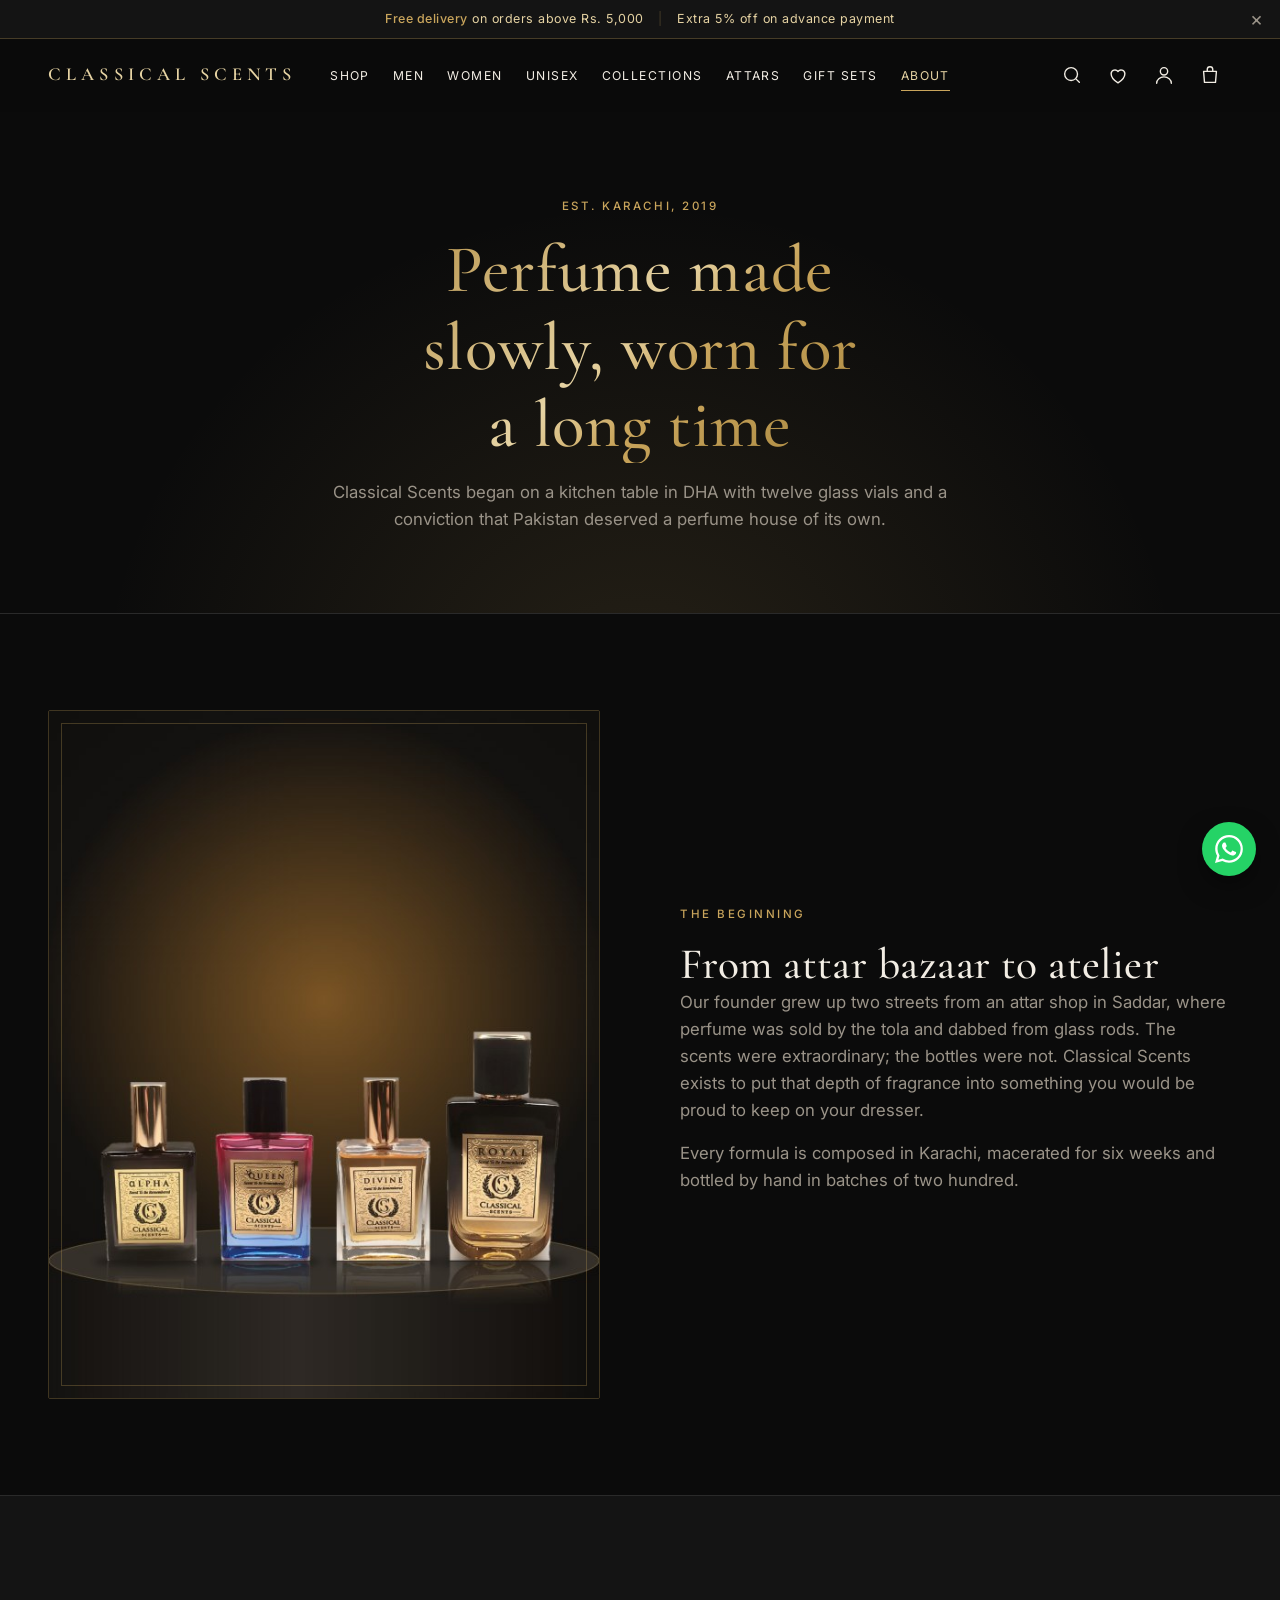
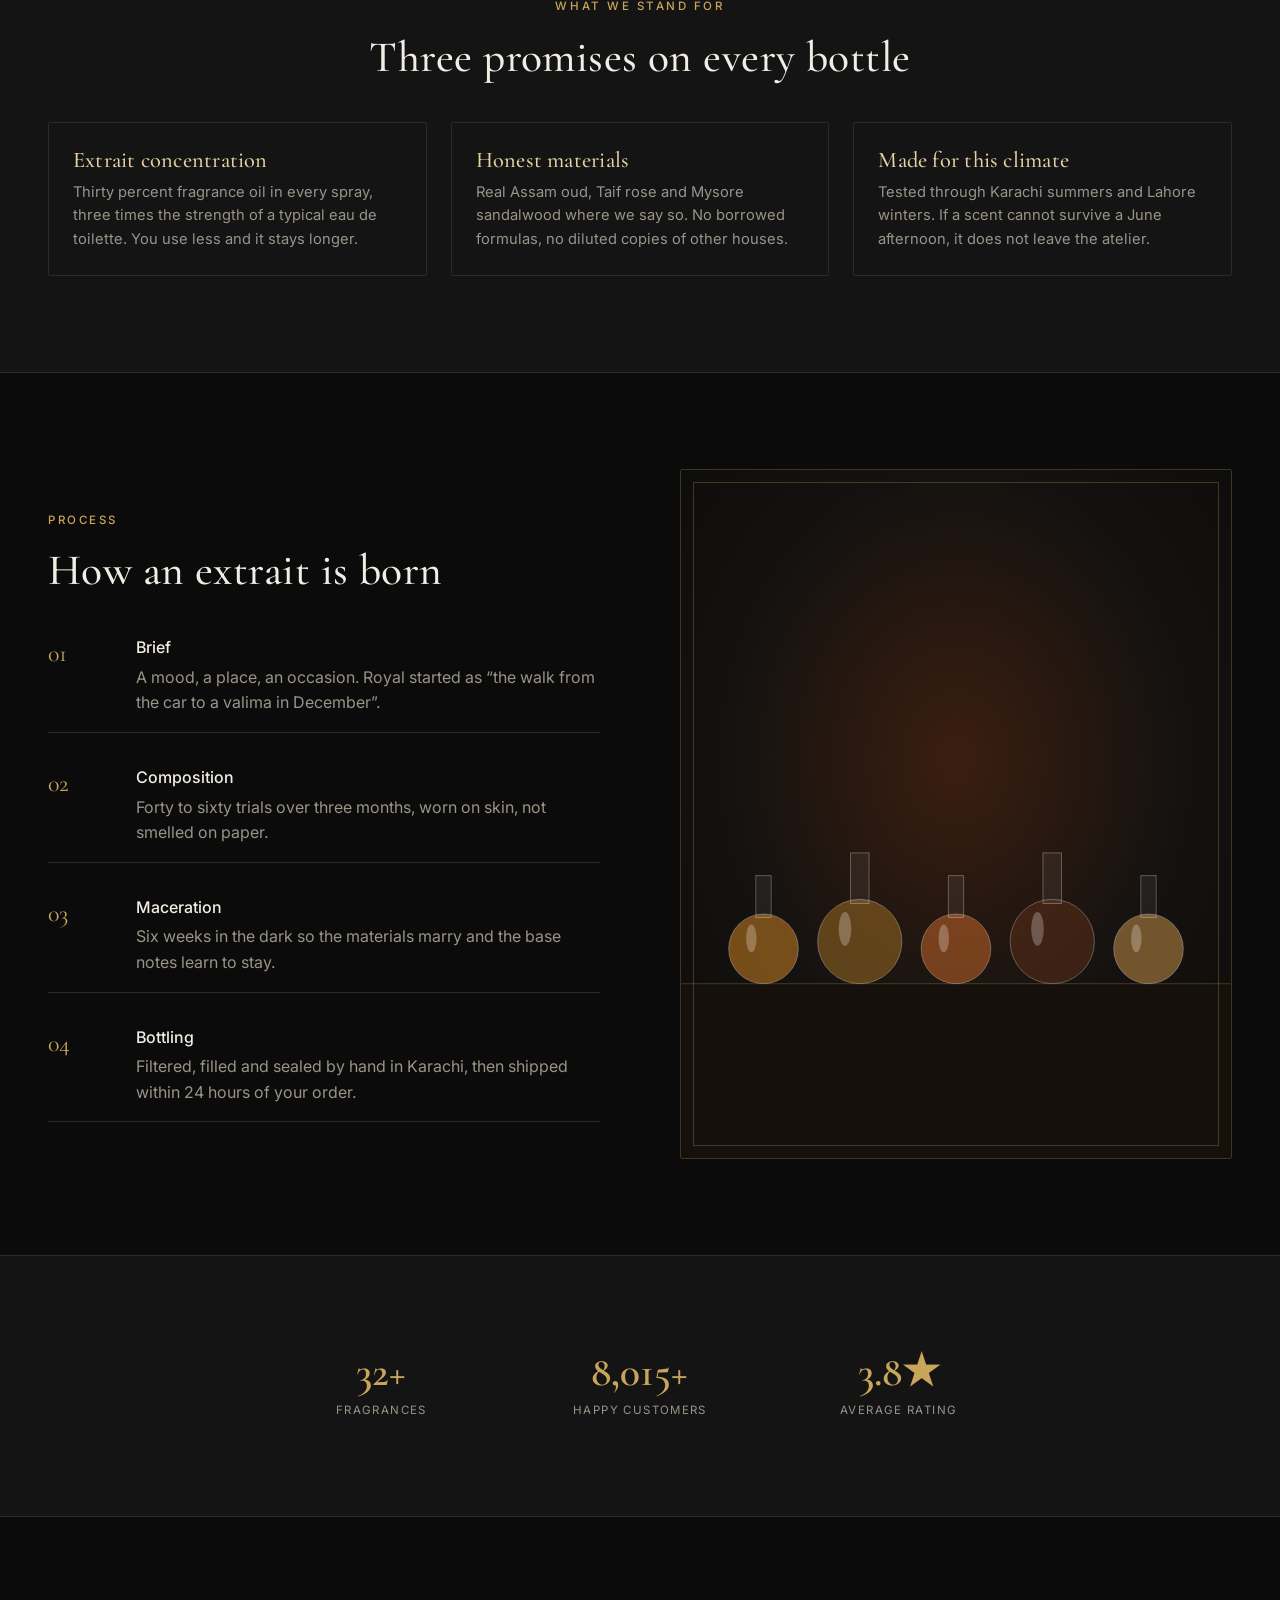
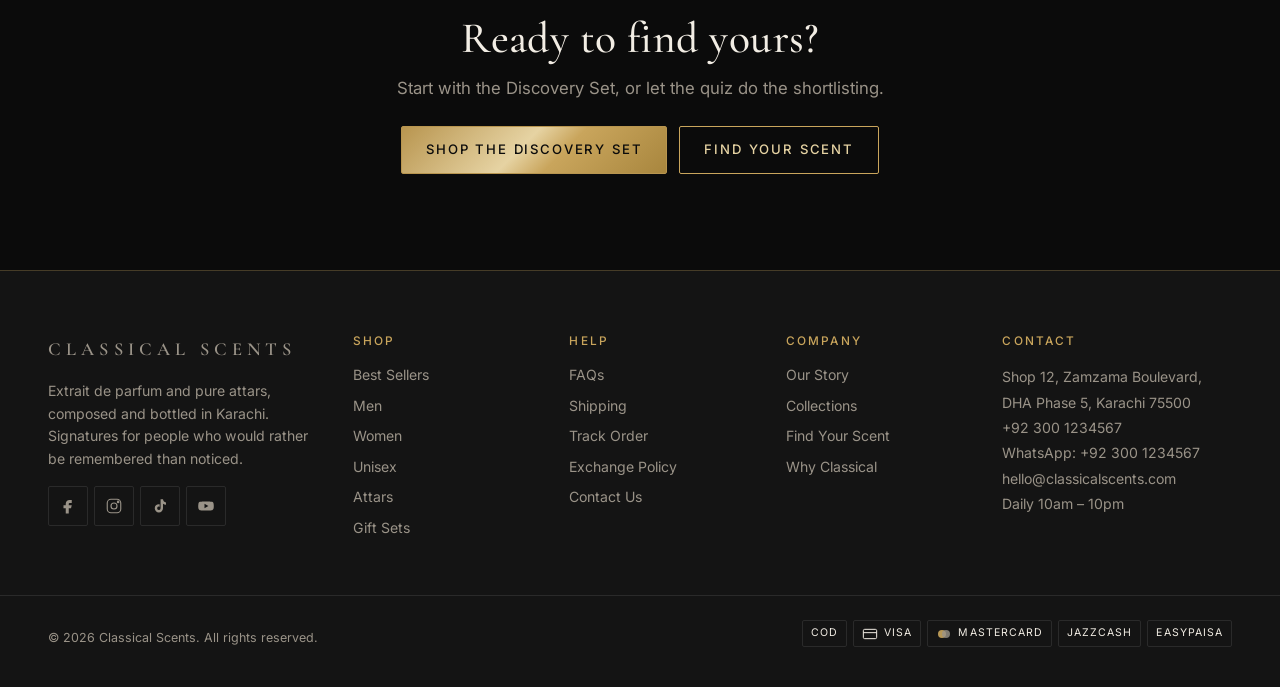
==== commit 3ee9d4fd: "Add real photos of Royal, Queen, Alpha and Divine - Studio cut-outs on transparent backgrounds with " ====
--- a/about.html
+++ b/about.html
@@ -103,7 +103,7 @@
 
   <section class="section">
     <div class="container story">
-      <div class="story__media reveal"><img src="images/about-1.svg" width="600" height="750" alt="Perfumer's bench with glass vials and a brass scale" loading="lazy" decoding="async"></div>
+      <div class="story__media reveal"><img src="images/about-1.jpg" width="600" height="750" alt="Alpha, Queen, Divine and Royal bottles in a row" loading="lazy" decoding="async"></div>
       <div class="reveal">
         <p class="eyebrow">The Beginning</p>
         <h2>From attar bazaar to atelier</h2>
@@ -133,7 +133,7 @@
         <p class="eyebrow">Process</p>
         <h2>How an extrait is born</h2>
         <ol class="timeline" style="margin-top:24px">
-          <li><span>01</span><div><strong>Brief</strong><p class="muted" style="margin:4px 0 0">A mood, a place, an occasion. Aurum Oud started as “the walk from the car to a valima in December”.</p></div></li>
+          <li><span>01</span><div><strong>Brief</strong><p class="muted" style="margin:4px 0 0">A mood, a place, an occasion. Royal started as “the walk from the car to a valima in December”.</p></div></li>
           <li><span>02</span><div><strong>Composition</strong><p class="muted" style="margin:4px 0 0">Forty to sixty trials over three months, worn on skin, not smelled on paper.</p></div></li>
           <li><span>03</span><div><strong>Maceration</strong><p class="muted" style="margin:4px 0 0">Six weeks in the dark so the materials marry and the base notes learn to stay.</p></div></li>
           <li><span>04</span><div><strong>Bottling</strong><p class="muted" style="margin:4px 0 0">Filtered, filled and sealed by hand in Karachi, then shipped within 24 hours of your order.</p></div></li>
--- a/css/style.css
+++ b/css/style.css
@@ -56,9 +56,9 @@
 .skip-link { position: absolute; left: var(--s2); top: -60px; background: var(--gold); color: #0B0B0B; padding: 10px 14px; z-index: 1000; border-radius: var(--r); font-weight: 500; }
 .skip-link:focus { top: var(--s2); }
 
-.container { width: 100%; max-width: var(--container); margin: 0 auto; padding: 0 var(--s2); }
-@media (min-width: 768px) { .container { padding: 0 var(--s4); } }
-@media (min-width: 1200px) { .container { padding: 0 var(--s5); } }
+.container { width: 100%; max-width: var(--container); margin: 0 auto; padding-left: 20px; padding-right: 20px; }
+@media (min-width: 768px) { .container { padding-left: var(--s4); padding-right: var(--s4); } }
+@media (min-width: 1200px) { .container { padding-left: var(--s6); padding-right: var(--s6); } }
 
 .shop > *, .product > *, .cart-page > *, .quiz > *, .story > *, .contact > * { min-width: 0; }
 .section { padding: var(--s8) 0; }
@@ -199,7 +199,7 @@
 .search__hint { color: var(--muted); font-size: 0.85rem; margin-top: var(--s2); }
 .search__item { display: grid; grid-template-columns: 56px 1fr auto; gap: var(--s2); align-items: center; padding: 10px; border: 1px solid transparent; border-radius: var(--r); transition: border-color .2s, background-color .2s; }
 .search__item:hover, .search__item:focus-visible { border-color: var(--line-gold); background: var(--surface); }
-.search__item img { width: 56px; height: 70px; object-fit: cover; border-radius: var(--r); background: var(--surface-2); }
+.search__item img { width: 56px; height: 70px; object-fit: contain; border-radius: var(--r); background: var(--surface-2); }
 .search__item strong { display: block; font-family: var(--serif); font-size: 1.15rem; font-weight: 500; }
 .search__item small { color: var(--muted); }
 
@@ -219,7 +219,7 @@
 .modal__close { position: absolute; top: 8px; right: 8px; z-index: 2; }
 .quick { display: grid; gap: var(--s3); }
 .quick__media { background: linear-gradient(180deg, var(--surface-2), var(--bg)); border-radius: var(--r); overflow: hidden; }
-.quick__media img { width: 100%; aspect-ratio: 4 / 5; object-fit: cover; }
+.quick__media img { width: 100%; aspect-ratio: 1; object-fit: contain; padding: 14% 8% 4%; }
 @media (min-width: 720px) { .quick { grid-template-columns: 1fr 1.1fr; } }
 
 .toast { position: fixed; left: 50%; bottom: 24px; z-index: 400; transform: translate(-50%, 20px); opacity: 0; background: var(--surface-2); border: 1px solid var(--gold); color: var(--text); padding: 12px 20px; border-radius: var(--r); font-size: 0.9rem; transition: transform .3s var(--ease), opacity .3s; pointer-events: none; max-width: calc(100% - 32px); text-align: center; }
@@ -227,7 +227,7 @@
 
 /* ---------- Cart line items (drawer + cart page) ---------- */
 .line { display: grid; grid-template-columns: 72px 1fr; gap: var(--s2); padding: var(--s2) 0; border-bottom: 1px solid var(--line); }
-.line img { width: 72px; height: 90px; object-fit: cover; border-radius: var(--r); background: var(--surface-2); }
+.line img { width: 72px; height: 90px; object-fit: contain; border-radius: var(--r); background: var(--surface-2); }
 .line__name { font-family: var(--serif); font-size: 1.15rem; font-weight: 500; }
 .line__meta { font-size: 0.8rem; color: var(--muted); }
 .line__row { display: flex; align-items: center; justify-content: space-between; gap: var(--s2); margin-top: 8px; }
@@ -256,13 +256,14 @@
 @media (min-width: 768px) { .grid--3 { grid-template-columns: repeat(3, 1fr); } }
 
 .card { position: relative; display: flex; flex-direction: column; min-width: 0; }
-.card__media { position: relative; aspect-ratio: 4 / 5; overflow: hidden; border-radius: var(--r); background: linear-gradient(180deg, var(--surface-2) 0%, var(--bg) 100%); border: 1px solid var(--line); transition: border-color .3s; }
+.card__media { position: relative; aspect-ratio: 1; overflow: hidden; border-radius: var(--r); background: linear-gradient(180deg, var(--surface-2) 0%, var(--bg) 100%); border: 1px solid var(--line); transition: border-color .3s; }
 .card:hover .card__media { border-color: var(--line-gold); }
-.card__media img { position: absolute; inset: 0; width: 100%; height: 100%; object-fit: cover; transition: opacity .5s var(--ease), transform .8s var(--ease); }
+.card__media img { position: absolute; inset: 0; width: 100%; height: 100%; object-fit: contain; padding: 6%; transition: opacity .5s var(--ease), transform .8s var(--ease); }
 .card__media .card__alt { opacity: 0; }
+.card__media img.is-photo, .gallery__main img.is-photo, .quick__media img.is-photo { object-fit: cover; padding: 0; }
 .card:hover .card__media .card__alt { opacity: 1; }
 .card:hover .card__media .card__main { transform: scale(1.04); }
-.card__badges { position: absolute; top: 10px; left: 10px; display: flex; flex-direction: column; gap: 6px; z-index: 2; }
+.card__badges { position: absolute; top: 10px; left: 10px; display: flex; flex-direction: column; align-items: flex-start; gap: 6px; z-index: 2; }
 .card__wish { position: absolute; top: 4px; right: 4px; z-index: 2; width: 40px; height: 40px; color: var(--text); }
 .card__wish svg { width: 20px; height: 20px; }
 .card__wish[aria-pressed="true"] { color: var(--gold); }
@@ -299,7 +300,7 @@
 
 /* ---------- Trust strip ---------- */
 .trust { border-top: 1px solid var(--line-gold); border-bottom: 1px solid var(--line-gold); background: var(--surface); }
-.trust__list { display: grid; grid-template-columns: repeat(2, 1fr); gap: var(--s3) var(--s2); padding: var(--s4) 0; }
+.trust__list { display: grid; grid-template-columns: repeat(2, 1fr); gap: var(--s3) var(--s2); padding-top: var(--s4); padding-bottom: var(--s4); }
 .trust__item { display: flex; align-items: center; gap: 12px; font-size: 0.8rem; letter-spacing: 0.06em; color: var(--text); }
 .trust__item svg { flex: 0 0 auto; width: 30px; height: 30px; fill: none; stroke: var(--gold); stroke-width: 1.2; stroke-linecap: round; stroke-linejoin: round; }
 @media (min-width: 768px) { .trust__list { grid-template-columns: repeat(5, 1fr); } .trust__item { flex-direction: column; text-align: center; gap: 10px; } }
@@ -321,7 +322,7 @@
 /* ---------- Gender cards ---------- */
 .genders { display: grid; gap: var(--s2); }
 @media (min-width: 720px) { .genders { grid-template-columns: repeat(3, 1fr); } }
-.gender { position: relative; display: grid; place-items: center; aspect-ratio: 4 / 3; overflow: hidden; border-radius: var(--r); border: 1px solid var(--line); background: var(--surface-2); }
+.gender { position: relative; display: grid; place-items: end center; padding-bottom: var(--s3); aspect-ratio: 4 / 5; overflow: hidden; border-radius: var(--r); border: 1px solid var(--line); background: var(--surface-2); }
 @media (min-width: 720px) { .gender { aspect-ratio: 4 / 5; } }
 .gender img { position: absolute; inset: 0; width: 100%; height: 100%; object-fit: cover; opacity: .9; transition: transform .9s var(--ease), opacity .4s; }
 .gender:hover img { transform: scale(1.06); opacity: 1; }
@@ -420,14 +421,14 @@
 @media (min-width: 768px) { .wa-float { right: 24px; bottom: 24px; } }
 
 /* ---------- Page hero (inner pages) ---------- */
-.page-hero { padding: var(--s6) 0 var(--s4); border-bottom: 1px solid var(--line); }
+.page-hero { padding-top: var(--s6); padding-bottom: var(--s4); border-bottom: 1px solid var(--line); }
 .page-hero h1 { font-size: clamp(2rem, 5vw, 3.4rem); }
 .breadcrumb { display: flex; flex-wrap: wrap; gap: 6px; font-size: 0.74rem; letter-spacing: 0.08em; text-transform: uppercase; color: var(--muted); margin-bottom: var(--s2); }
 .breadcrumb a:hover { color: var(--gold); }
 .breadcrumb li + li::before { content: "/"; margin-right: 6px; color: var(--line-gold); }
 
 /* ---------- Shop ---------- */
-.shop { display: grid; gap: var(--s4); padding: var(--s4) 0 var(--s8); }
+.shop { display: grid; gap: var(--s4); padding-top: var(--s4); padding-bottom: var(--s8); }
 @media (min-width: 1000px) { .shop { grid-template-columns: 260px 1fr; gap: var(--s6); } }
 .filters__head { display: flex; align-items: center; justify-content: space-between; margin-bottom: var(--s2); }
 .filters__head h2 { font-size: 1.4rem; }
@@ -458,15 +459,15 @@
 .pill-link { font-size: .78rem; color: var(--gold); letter-spacing: .08em; text-transform: uppercase; }
 
 /* ---------- Product page ---------- */
-.product { display: grid; gap: var(--s4); padding: var(--s4) 0 var(--s8); }
+.product { display: grid; gap: var(--s4); padding-top: var(--s4); padding-bottom: var(--s8); }
 @media (min-width: 900px) { .product { grid-template-columns: 1.1fr 1fr; gap: var(--s8); align-items: start; } }
 .gallery { display: grid; gap: 10px; }
-.gallery__main { position: relative; aspect-ratio: 4 / 5; border: 1px solid var(--line); border-radius: var(--r); overflow: hidden; background: linear-gradient(180deg, var(--surface-2), var(--bg)); }
-.gallery__main img { width: 100%; height: 100%; object-fit: cover; }
+.gallery__main { position: relative; aspect-ratio: 1; border: 1px solid var(--line); border-radius: var(--r); overflow: hidden; background: linear-gradient(180deg, var(--surface-2), var(--bg)); }
+.gallery__main img { width: 100%; height: 100%; object-fit: contain; padding: 4%; }
 .gallery__thumbs { display: flex; gap: 8px; }
-.gallery__thumbs button { width: 72px; height: 90px; border: 1px solid var(--line); border-radius: var(--r); overflow: hidden; background: var(--surface-2); transition: border-color .2s; }
+.gallery__thumbs button { width: 80px; height: 80px; border: 1px solid var(--line); border-radius: var(--r); overflow: hidden; background: var(--surface-2); transition: border-color .2s; }
 .gallery__thumbs button[aria-current="true"], .gallery__thumbs button:hover { border-color: var(--gold); }
-.gallery__thumbs img { width: 100%; height: 100%; object-fit: cover; }
+.gallery__thumbs img { width: 100%; height: 100%; object-fit: contain; }
 @media (min-width: 900px) { .gallery { position: sticky; top: 90px; } }
 .pinfo h1 { font-size: clamp(2rem, 4vw, 3rem); }
 .pinfo__fam { color: var(--muted); font-size: 0.9rem; margin: 6px 0 12px; }
@@ -510,7 +511,7 @@
 .review-summary .big { font-family: var(--serif); font-size: 3rem; color: var(--gold); line-height: 1; }
 
 /* ---------- Cart page ---------- */
-.cart-page { display: grid; gap: var(--s4); padding: var(--s4) 0 var(--s8); }
+.cart-page { display: grid; gap: var(--s4); padding-top: var(--s4); padding-bottom: var(--s8); }
 @media (min-width: 900px) { .cart-page { grid-template-columns: 1fr 380px; gap: var(--s6); align-items: start; } }
 .summary { background: var(--surface); border: 1px solid var(--line-gold); border-radius: var(--r); padding: var(--s3); position: sticky; top: 90px; }
 .summary h2 { font-size: 1.5rem; margin-bottom: var(--s2); }
@@ -520,7 +521,7 @@
 .cart-page .line img { width: 90px; height: 112px; }
 
 /* ---------- Collections page ---------- */
-.coll-block { padding: var(--s6) 0; border-bottom: 1px solid var(--line); }
+.coll-block { padding-top: var(--s6); padding-bottom: var(--s6); border-bottom: 1px solid var(--line); }
 .coll-block__head { display: grid; gap: var(--s3); margin-bottom: var(--s4); }
 @media (min-width: 900px) { .coll-block__head { grid-template-columns: 300px 1fr; align-items: end; gap: var(--s6); } }
 .coll-block__head img { width: 100%; aspect-ratio: 3 / 2; object-fit: cover; border-radius: var(--r); border: 1px solid var(--line-gold); }
@@ -539,7 +540,7 @@
 .timeline li span { font-family: var(--serif); font-size: 1.5rem; color: var(--gold); }
 
 /* ---------- Contact ---------- */
-.contact { display: grid; gap: var(--s5); padding: var(--s4) 0 var(--s8); }
+.contact { display: grid; gap: var(--s5); padding-top: var(--s4); padding-bottom: var(--s8); }
 @media (min-width: 900px) { .contact { grid-template-columns: 1fr 1fr; gap: var(--s8); } }
 .contact__card { padding: var(--s3); border: 1px solid var(--line); border-radius: var(--r); background: var(--surface); margin-bottom: var(--s2); }
 .contact__card h3 { font-size: 1.2rem; color: var(--gold-pale); margin-bottom: 6px; }
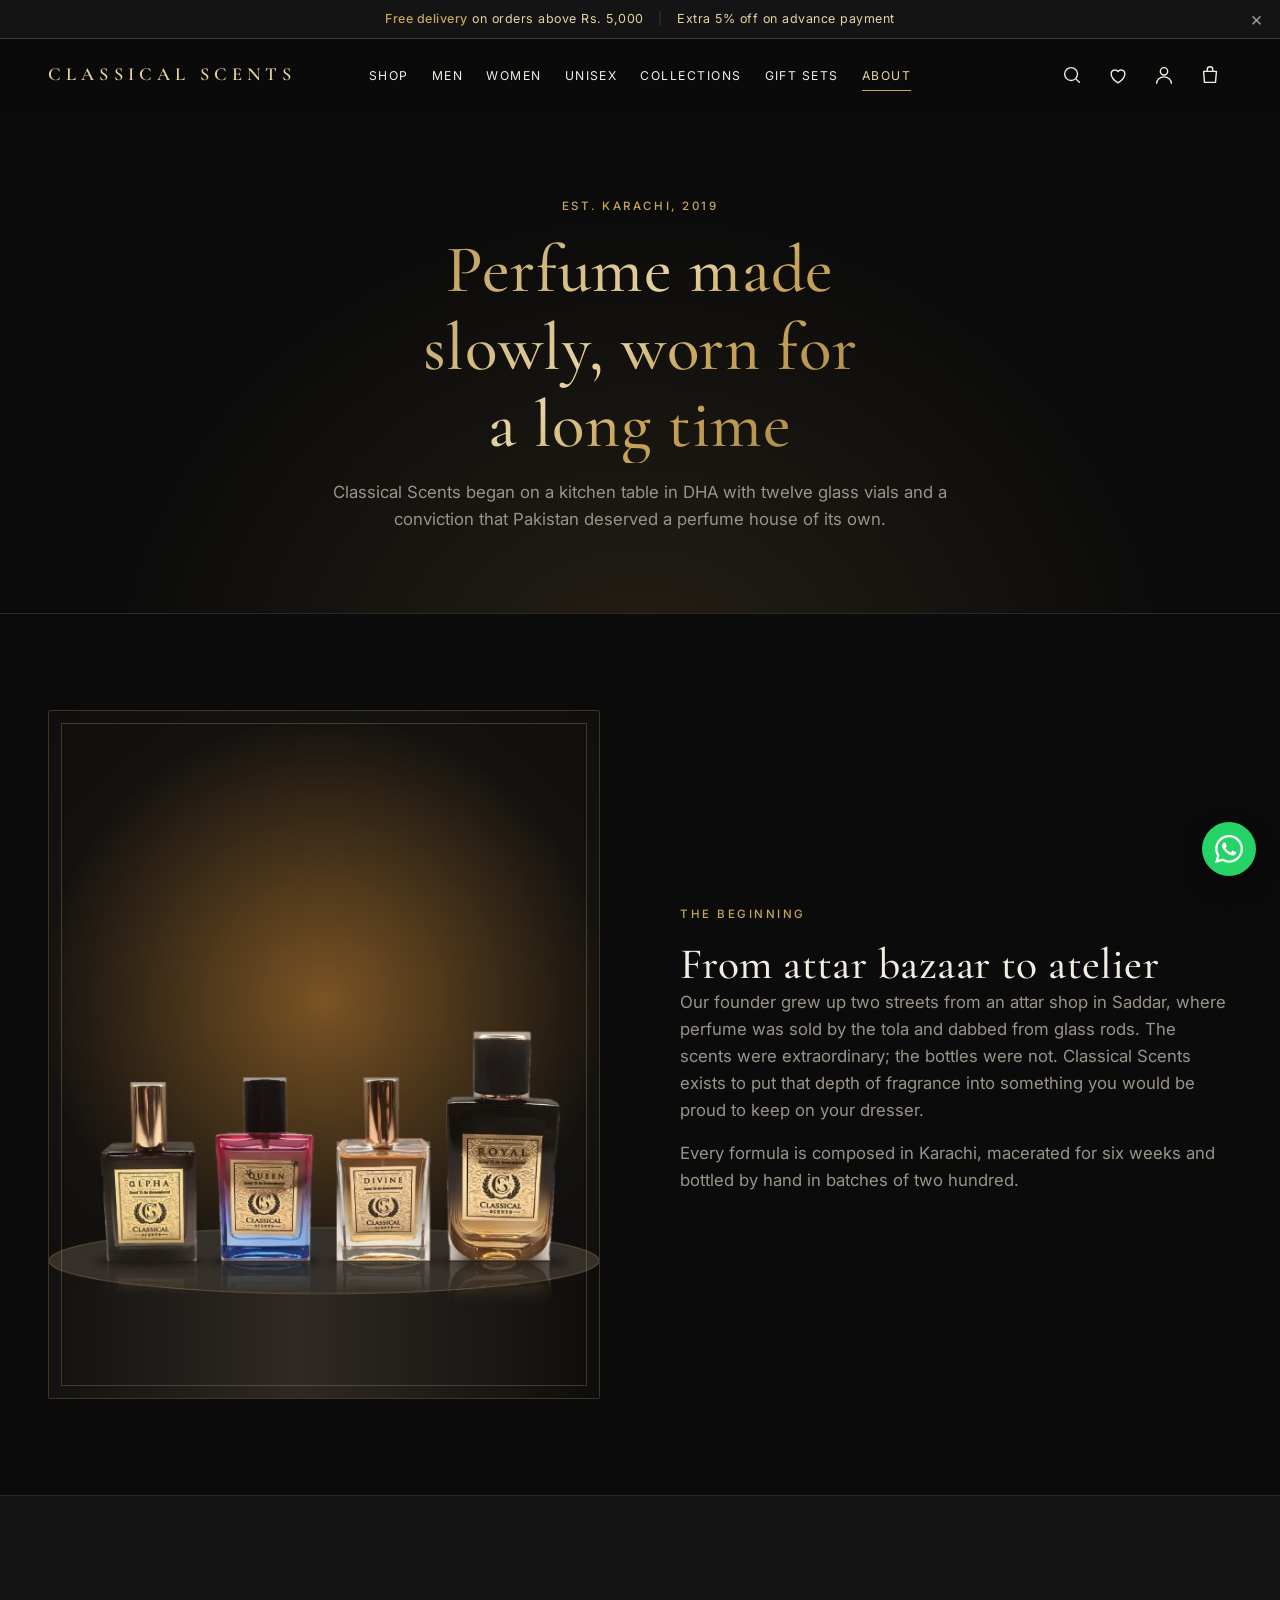
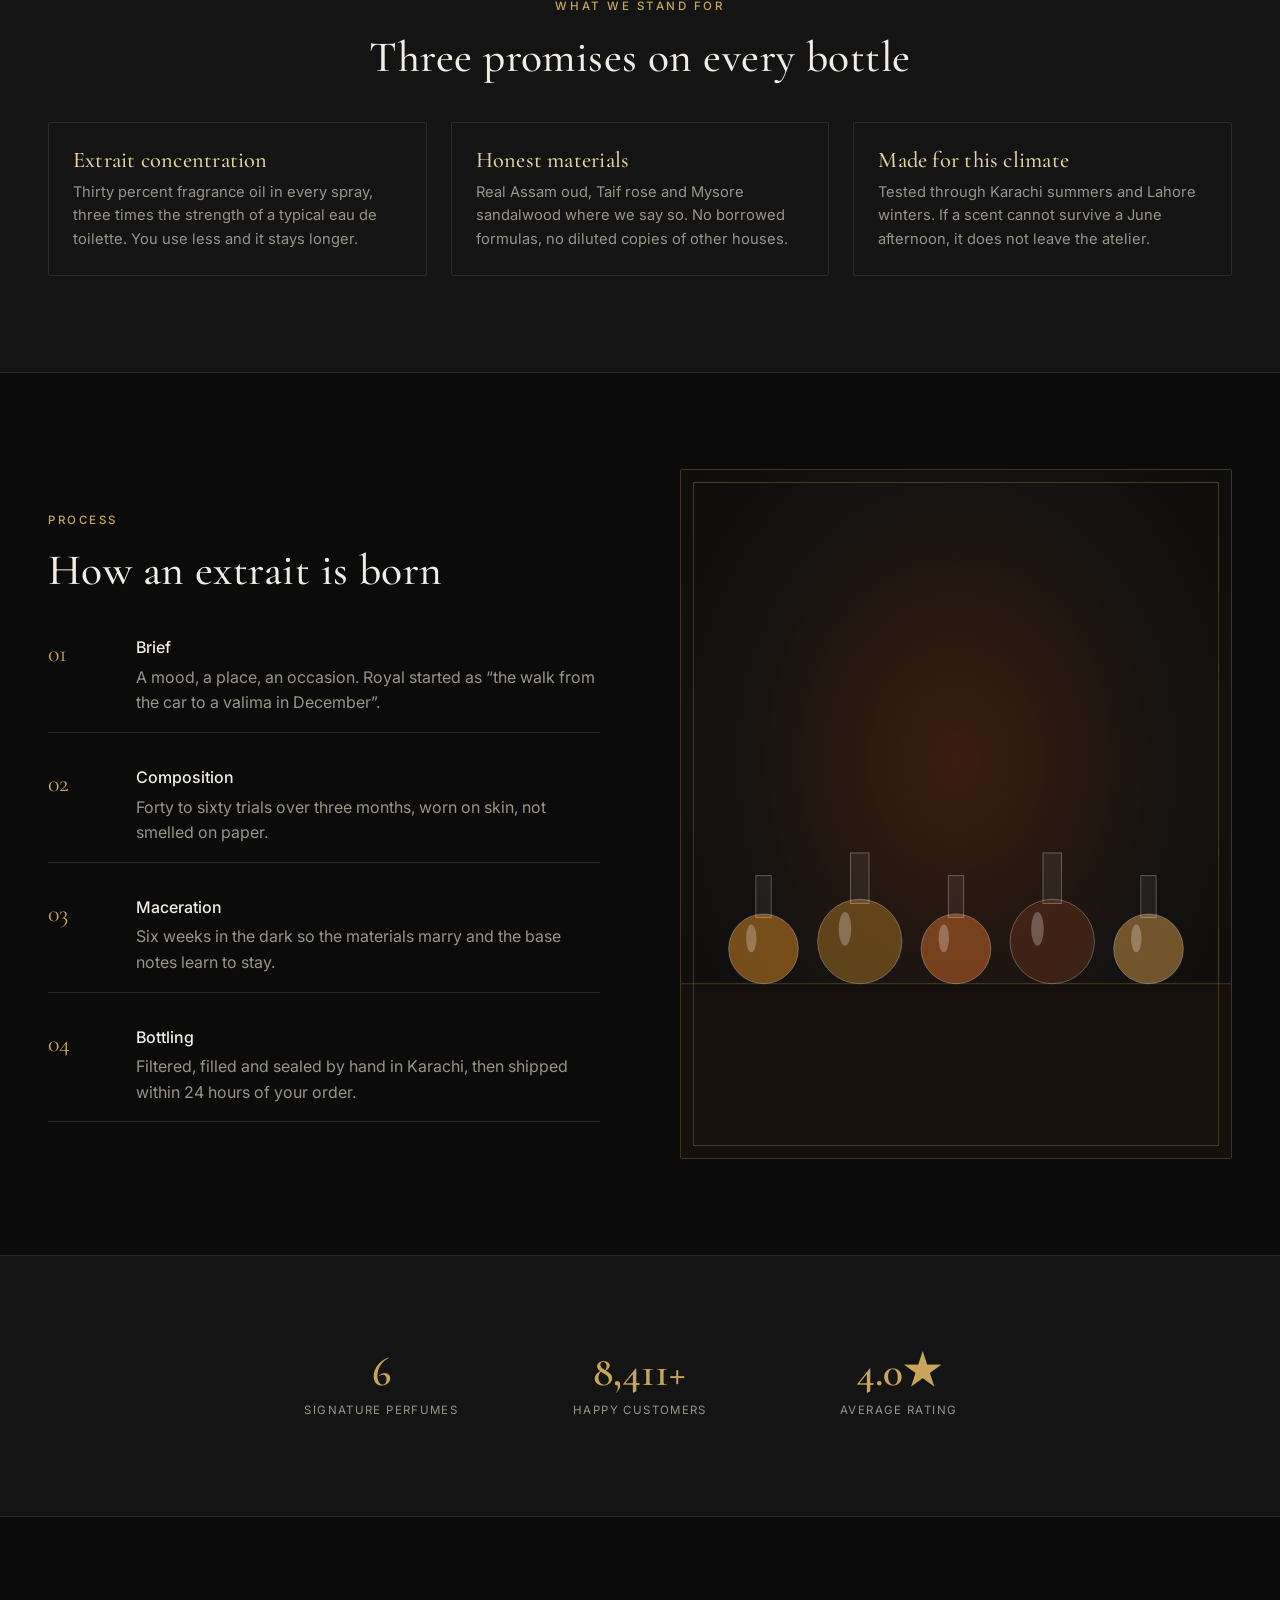
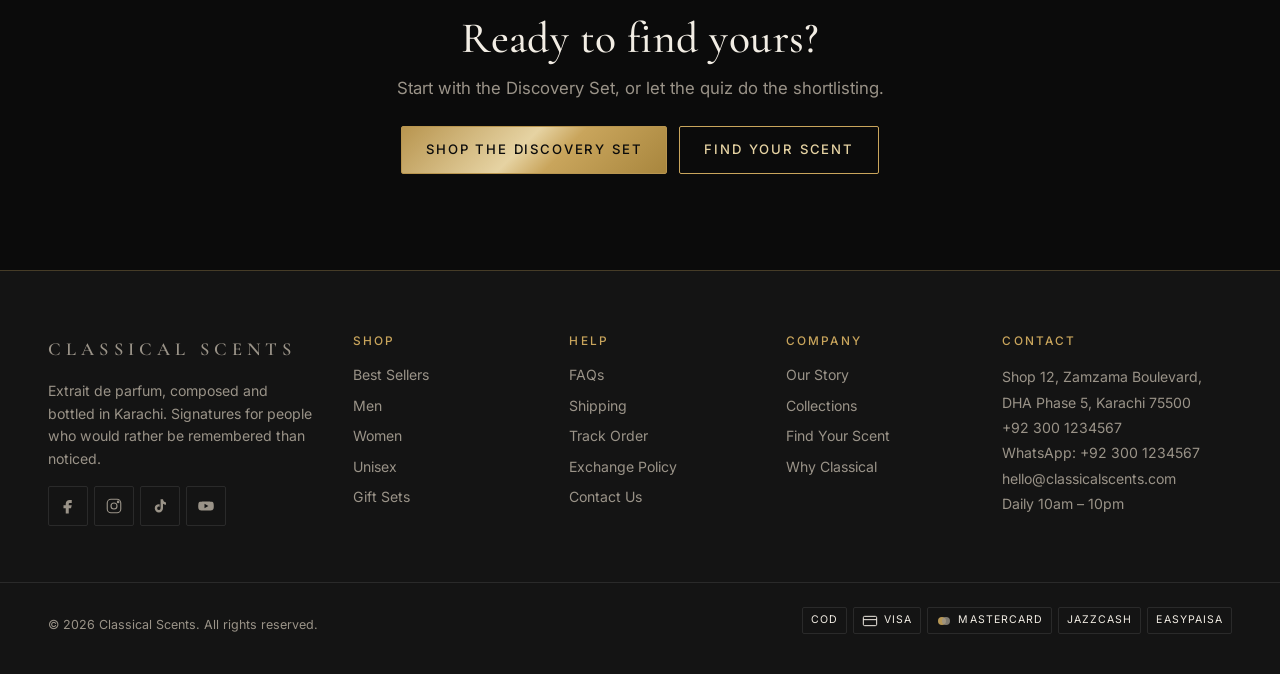
==== commit 5633f0de: "Remove demo perfumes; site now shows only Royal, Queen, Alpha and Divine - Drop the 12 demo products" ====
--- a/about.html
+++ b/about.html
@@ -4,18 +4,18 @@
   <meta charset="utf-8">
   <meta name="viewport" content="width=device-width, initial-scale=1">
   <title>Our Story | Classical Scents, Karachi</title>
-  <meta name="description" content="Classical Scents is a Karachi perfume house making extrait de parfum and pure attars in small batches. Read how, and why, we compose the way we do.">
+  <meta name="description" content="Classical Scents is a Karachi perfume house making extrait de parfum in small batches. Read how, and why, we compose the way we do.">
   <link rel="canonical" href="https://classicalscents.com/about.html">
   <meta name="theme-color" content="#0B0B0B">
   <meta property="og:type" content="website">
   <meta property="og:site_name" content="Classical Scents">
   <meta property="og:title" content="Our Story | Classical Scents, Karachi">
-  <meta property="og:description" content="A Karachi perfume house making extrait de parfum and pure attars in small batches.">
+  <meta property="og:description" content="A Karachi perfume house making extrait de parfum in small batches.">
   <meta property="og:url" content="https://classicalscents.com/about.html">
   <meta property="og:image" content="https://classicalscents.com/images/og-cover.png">
   <meta name="twitter:card" content="summary_large_image">
   <meta name="twitter:title" content="Our Story | Classical Scents, Karachi">
-  <meta name="twitter:description" content="A Karachi perfume house making extrait de parfum and pure attars in small batches.">
+  <meta name="twitter:description" content="A Karachi perfume house making extrait de parfum in small batches.">
   <meta name="twitter:image" content="https://classicalscents.com/images/og-cover.png">
   <link rel="icon" type="image/svg+xml" href="images/favicon.svg">
   <link rel="preconnect" href="https://fonts.googleapis.com">
@@ -44,7 +44,6 @@
         <li><a href="shop.html?gender=women">Women</a></li>
         <li><a href="shop.html?gender=unisex">Unisex</a></li>
         <li><a href="collections.html">Collections</a></li>
-        <li><a href="shop.html?type=attar">Attars</a></li>
         <li><a href="shop.html?collection=gift-sets">Gift Sets</a></li>
         <li><a href="about.html">About</a></li>
       </ul>
@@ -79,7 +78,6 @@
       <li><a href="shop.html?gender=women">Women</a></li>
       <li><a href="shop.html?gender=unisex">Unisex</a></li>
       <li><a href="collections.html">Collections</a></li>
-      <li><a href="shop.html?type=attar">Attars</a></li>
       <li><a href="shop.html?collection=gift-sets">Gift Sets</a></li>
       <li><a href="about.html">About</a></li>
       <li><a href="contact.html">Contact</a></li>
@@ -146,7 +144,7 @@
   <section class="section section--surface">
     <div class="container">
       <div class="stats reveal" style="border-top:0;padding-top:0;max-width:760px;margin:0 auto;text-align:center">
-        <div class="stat"><span class="stat__n" data-count="40" data-suffix="+">0</span><span class="stat__l">Fragrances</span></div>
+        <div class="stat"><span class="stat__n" data-count="7" data-suffix="">0</span><span class="stat__l">Signature Perfumes</span></div>
         <div class="stat"><span class="stat__n" data-count="10000" data-suffix="+">0</span><span class="stat__l">Happy Customers</span></div>
         <div class="stat"><span class="stat__n" data-count="4.8" data-decimals="1" data-suffix="★">0</span><span class="stat__l">Average Rating</span></div>
       </div>
@@ -168,7 +166,7 @@
   <div class="container footer__grid">
     <div class="footer__brand">
       <p class="logo">CLASSICAL SCENTS</p>
-      <p>Extrait de parfum and pure attars, composed and bottled in Karachi. Signatures for people who would rather be remembered than noticed.</p>
+      <p>Extrait de parfum, composed and bottled in Karachi. Signatures for people who would rather be remembered than noticed.</p>
       <ul class="social" aria-label="Social media">
         <li><a class="icon-btn" href="https://facebook.com/classicalscents" target="_blank" rel="noopener" aria-label="Facebook"><svg viewBox="0 0 24 24" aria-hidden="true" style="fill:currentColor;stroke:none"><path d="M14 8h3V4h-3c-2.8 0-5 2.2-5 5v2H6v4h3v7h4v-7h3l1-4h-4V9c0-.6.4-1 1-1z"/></svg></a></li>
         <li><a class="icon-btn" href="https://instagram.com/classicalscents" target="_blank" rel="noopener" aria-label="Instagram"><svg viewBox="0 0 24 24" aria-hidden="true"><rect x="3" y="3" width="18" height="18" rx="5"/><circle cx="12" cy="12" r="4"/><circle cx="17.5" cy="6.5" r="1" style="fill:currentColor"/></svg></a></li>
@@ -183,7 +181,6 @@
         <li><a href="shop.html?gender=men">Men</a></li>
         <li><a href="shop.html?gender=women">Women</a></li>
         <li><a href="shop.html?gender=unisex">Unisex</a></li>
-        <li><a href="shop.html?type=attar">Attars</a></li>
         <li><a href="shop.html?collection=gift-sets">Gift Sets</a></li>
       </ul>
     </nav>
@@ -240,7 +237,7 @@
       <input class="search__input" id="search-input" type="search" placeholder="Search by name or note…" autocomplete="off">
       <button class="icon-btn" type="button" id="search-close" aria-label="Close search"><svg viewBox="0 0 24 24" aria-hidden="true"><path d="M6 6l12 12M18 6 6 18"/></svg></button>
     </div>
-    <p class="search__hint">Try “oud”, “rose”, “citrus” or “attar”. Press Enter to open the first match.</p>
+    <p class="search__hint">Try “oud”, “rose”, “amber” or “vanilla”. Press Enter to open the first match.</p>
     <div class="search__results" id="search-results" aria-live="polite"></div>
   </div>
 </div>
--- a/css/style.css
+++ b/css/style.css
@@ -307,7 +307,7 @@
 
 /* ---------- Collection cards ---------- */
 .collections { display: grid; gap: var(--s2); grid-template-columns: repeat(2, 1fr); }
-@media (min-width: 900px) { .collections { grid-template-columns: repeat(5, 1fr); } }
+@media (min-width: 900px) { .collections { grid-template-columns: repeat(3, 1fr); } }
 .coll { position: relative; display: block; aspect-ratio: 3 / 4; overflow: hidden; border-radius: var(--r); border: 1px solid var(--line); background: var(--surface-2); }
 .coll::after { content: ""; position: absolute; inset: 0; border: 1px solid var(--gold); border-radius: var(--r); opacity: 0; transform: scale(.96); transition: opacity .4s var(--ease), transform .4s var(--ease); pointer-events: none; }
 .coll:hover::after, .coll:focus-visible::after { opacity: 1; transform: scale(1); }
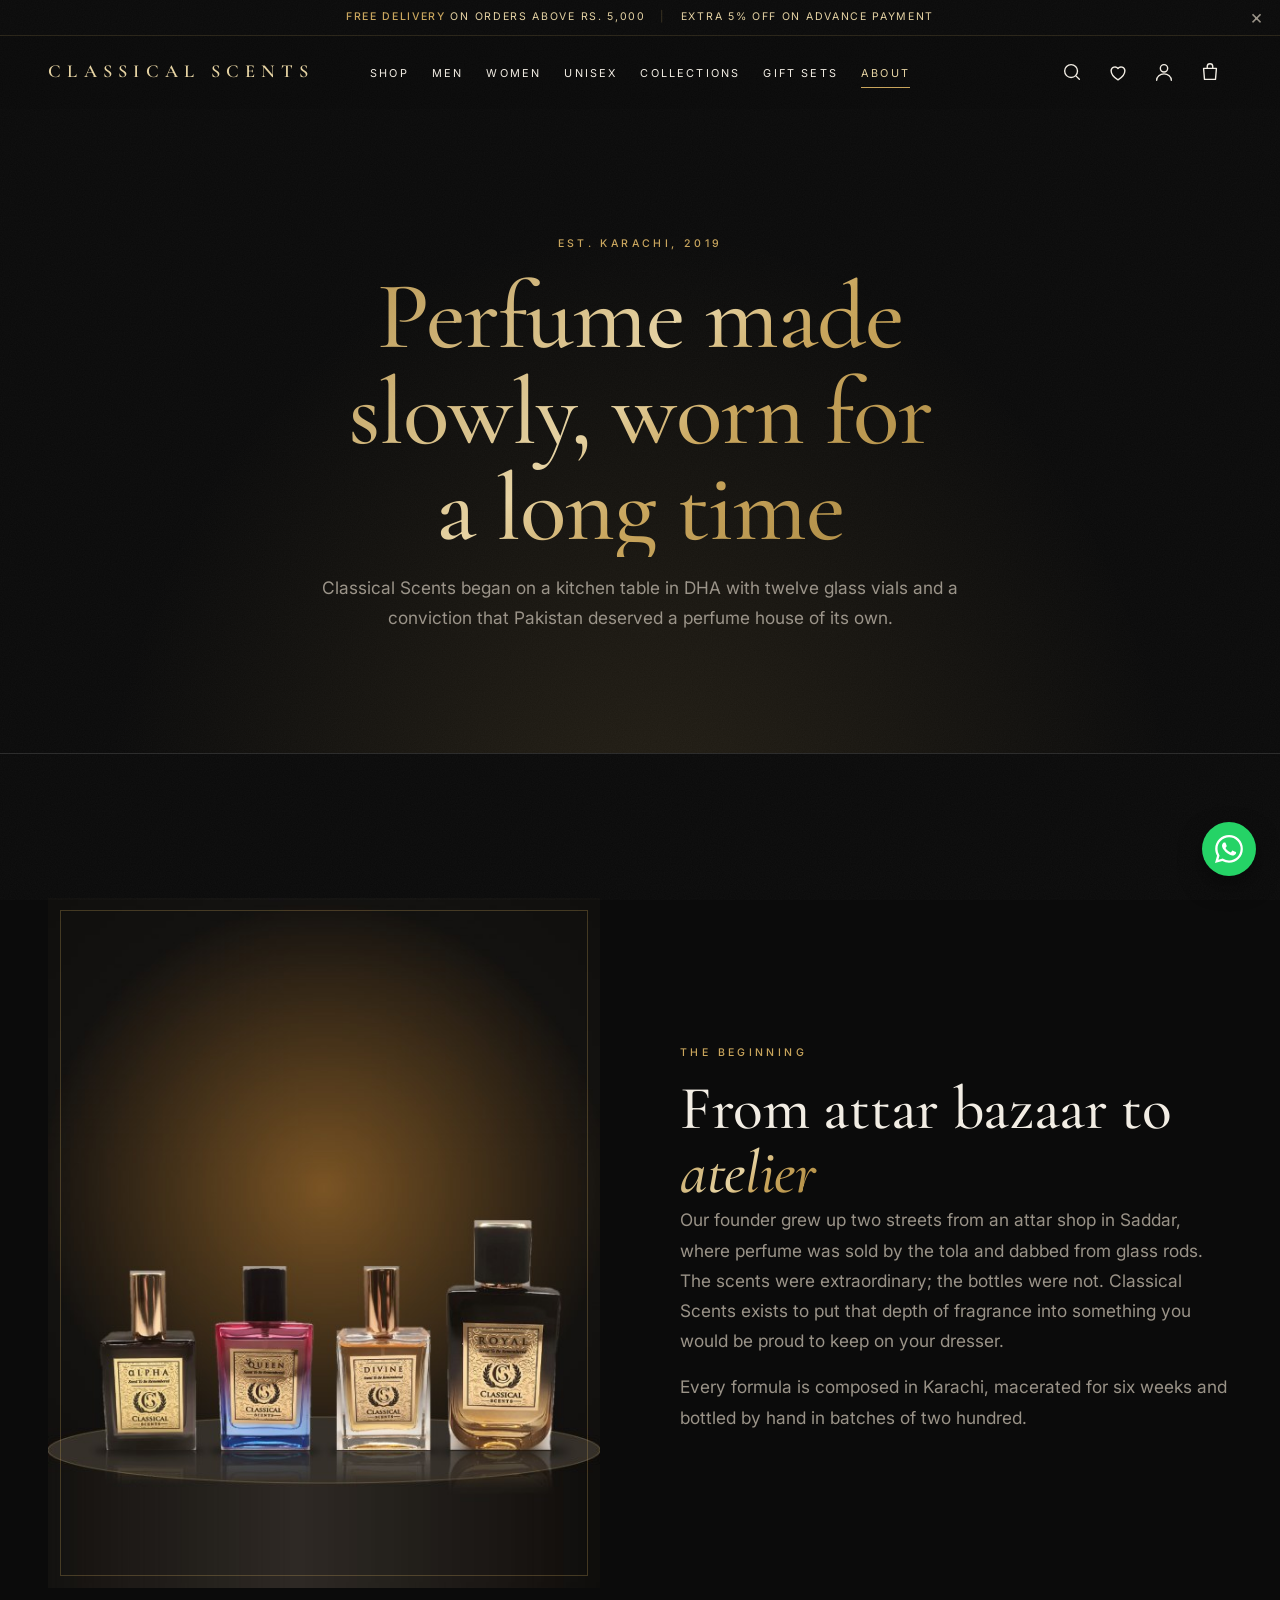
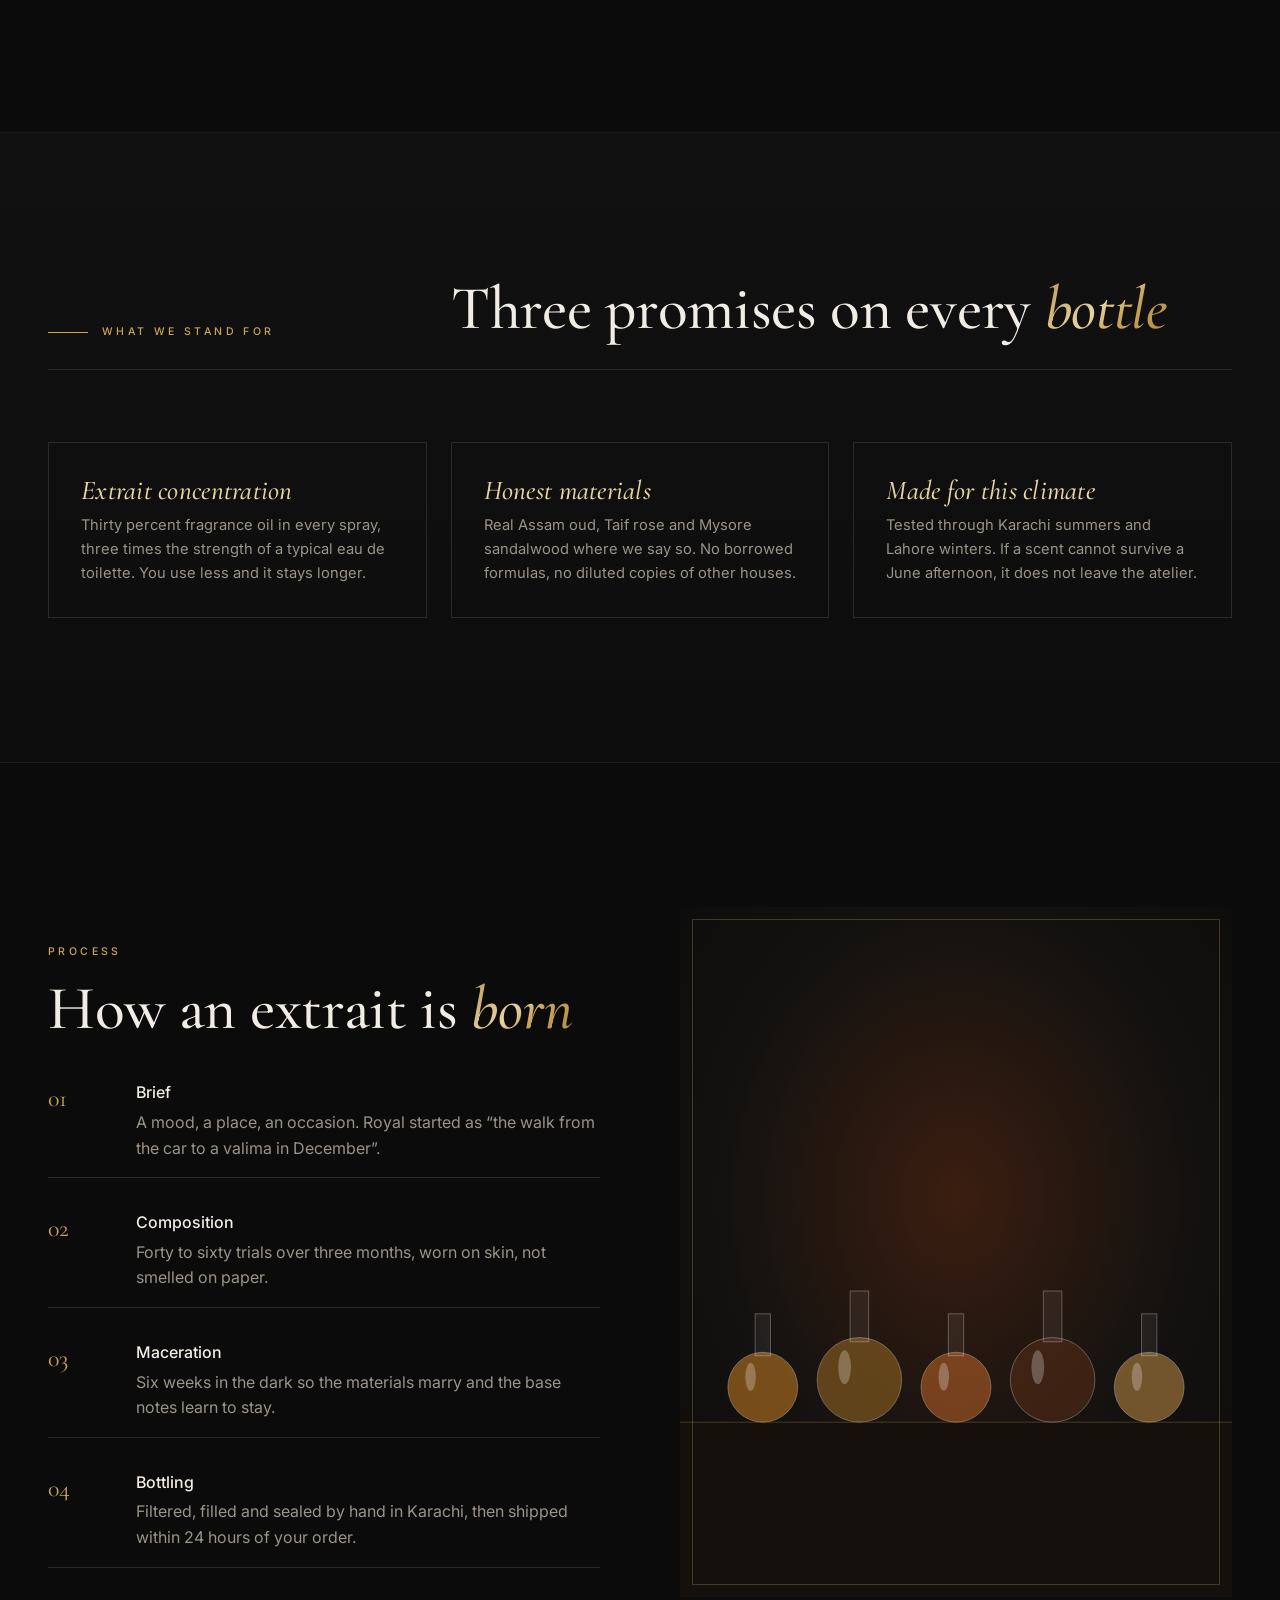
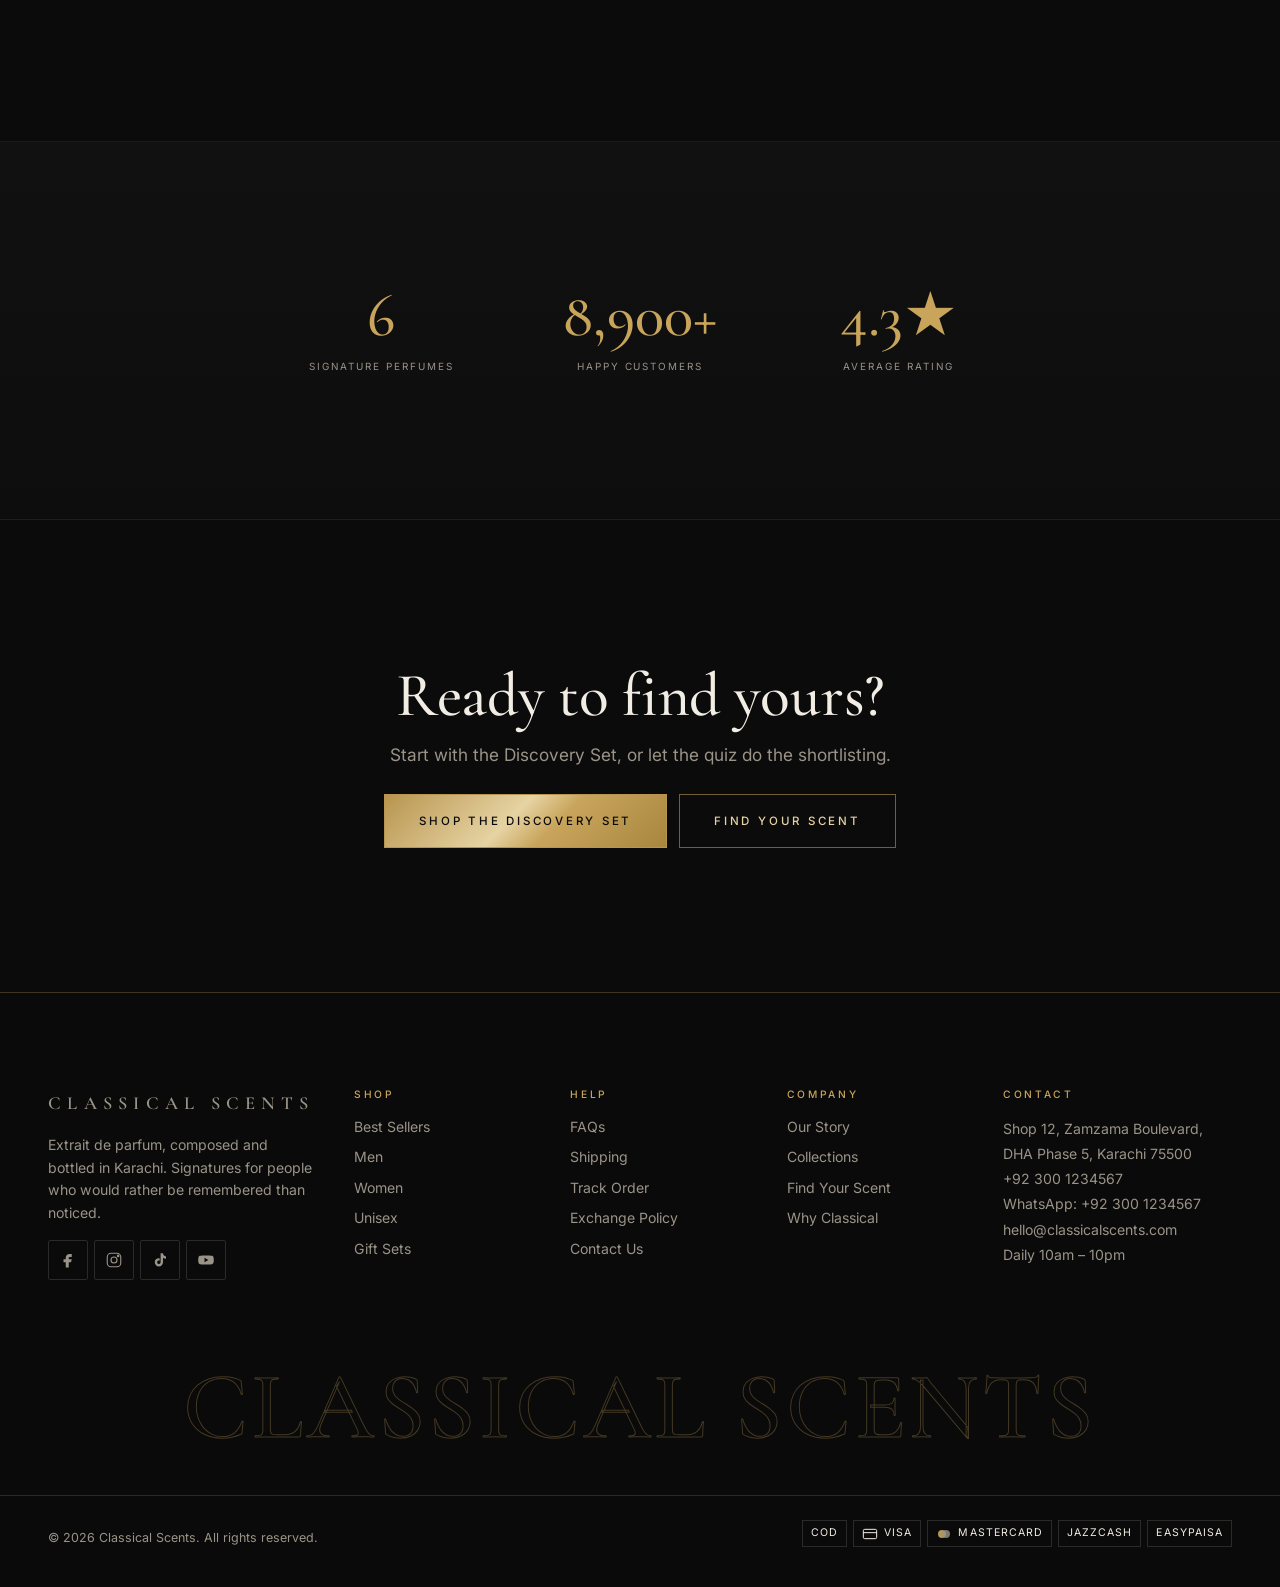
==== commit 10a9e3ee: "Premium editorial redesign in the same black and gold theme - New hero: oversized serif headline wit" ====
--- a/about.html
+++ b/about.html
@@ -20,7 +20,7 @@
   <link rel="icon" type="image/svg+xml" href="images/favicon.svg">
   <link rel="preconnect" href="https://fonts.googleapis.com">
   <link rel="preconnect" href="https://fonts.gstatic.com" crossorigin>
-  <link href="https://fonts.googleapis.com/css2?family=Cormorant+Garamond:wght@500;600&family=Inter:wght@400;500&display=swap" rel="stylesheet">
+  <link href="https://fonts.googleapis.com/css2?family=Cormorant+Garamond:ital,wght@0,500;0,600;1,500&family=Inter:wght@400;500&display=swap" rel="stylesheet">
   <link rel="stylesheet" href="css/style.css">
   <script src="js/products.js" defer></script>
   <script src="js/main.js" defer></script>
@@ -104,7 +104,7 @@
       <div class="story__media reveal"><img src="images/about-1.jpg" width="600" height="750" alt="Alpha, Queen, Divine and Royal bottles in a row" loading="lazy" decoding="async"></div>
       <div class="reveal">
         <p class="eyebrow">The Beginning</p>
-        <h2>From attar bazaar to atelier</h2>
+        <h2>From attar bazaar to <em>atelier</em></h2>
         <p class="lead">Our founder grew up two streets from an attar shop in Saddar, where perfume was sold by the tola and dabbed from glass rods. The scents were extraordinary; the bottles were not. Classical Scents exists to put that depth of fragrance into something you would be proud to keep on your dresser.</p>
         <p class="lead">Every formula is composed in Karachi, macerated for six weeks and bottled by hand in batches of two hundred.</p>
       </div>
@@ -115,7 +115,7 @@
     <div class="container">
       <div class="section__head reveal">
         <p class="eyebrow">What we stand for</p>
-        <h2 id="values-title">Three promises on every bottle</h2>
+        <h2 id="values-title">Three promises on every <em>bottle</em></h2>
       </div>
       <div class="values">
         <div class="value reveal"><h3>Extrait concentration</h3><p>Thirty percent fragrance oil in every spray, three times the strength of a typical eau de toilette. You use less and it stays longer.</p></div>
@@ -129,7 +129,7 @@
     <div class="container story">
       <div class="reveal">
         <p class="eyebrow">Process</p>
-        <h2>How an extrait is born</h2>
+        <h2>How an extrait is <em>born</em></h2>
         <ol class="timeline" style="margin-top:24px">
           <li><span>01</span><div><strong>Brief</strong><p class="muted" style="margin:4px 0 0">A mood, a place, an occasion. Royal started as “the walk from the car to a valima in December”.</p></div></li>
           <li><span>02</span><div><strong>Composition</strong><p class="muted" style="margin:4px 0 0">Forty to sixty trials over three months, worn on skin, not smelled on paper.</p></div></li>
@@ -214,6 +214,7 @@
       </address>
     </div>
   </div>
+  <p class="footer__mark" aria-hidden="true">Classical Scents</p>
   <div class="container footer__bottom">
     <p>&copy; 2026 Classical Scents. All rights reserved.</p>
     <ul class="payments" aria-label="Accepted payment methods">
--- a/css/style.css
+++ b/css/style.css
@@ -581,3 +581,186 @@
 
 /* ---------- Print ---------- */
 @media print { .header, .announce, .wa-float, .footer, .drawer, .sticky-buy { display: none !important; } body { background: #fff; color: #000; } }
+
+/* ==========================================================================
+   PREMIUM EDITORIAL LAYER
+   Overrides the base system above: larger type, italic gold accents,
+   hairlines, film grain, editorial product features.
+   ========================================================================== */
+
+/* Film grain over the whole page */
+body::after { content: ""; position: fixed; inset: 0; z-index: 1; pointer-events: none; opacity: .05;
+  background-image: url("data:image/svg+xml,%3Csvg xmlns='http://www.w3.org/2000/svg' width='180' height='180'%3E%3Cfilter id='n'%3E%3CfeTurbulence type='fractalNoise' baseFrequency='.85' numOctaves='2' stitchTiles='stitch'/%3E%3CfeColorMatrix values='0 0 0 0 1 0 0 0 0 1 0 0 0 0 1 0 0 0 .6 0'/%3E%3C/filter%3E%3Crect width='180' height='180' filter='url(%23n)'/%3E%3C/svg%3E"); }
+
+/* Type */
+h1 { letter-spacing: -0.01em; }
+h2 { font-size: clamp(2.3rem, 4.8vw, 4rem); line-height: 1.04; letter-spacing: -0.005em; }
+h1 em, h2 em, h3 em { font-style: italic; background: var(--gold-grad); -webkit-background-clip: text; background-clip: text; color: transparent; padding-right: .08em; }
+.eyebrow { font-size: .66rem; letter-spacing: .32em; }
+.lead { font-size: 1.08rem; line-height: 1.75; }
+
+/* Rhythm */
+.section { padding: 96px 0; }
+@media (min-width: 900px) { .section { padding: 144px 0; } }
+.section--tight { padding: 72px 0; }
+@media (min-width: 900px) { .section--tight { padding: 96px 0; } }
+.section--surface { background: linear-gradient(180deg, #111 0%, #0d0d0d 100%); border-color: rgba(255,255,255,.05); }
+
+.section__head { text-align: left; max-width: none; margin: 0 0 56px; padding-bottom: 28px; border-bottom: 1px solid var(--line); display: grid; gap: 14px; }
+.section__head .eyebrow { margin: 0; display: flex; align-items: center; gap: 14px; }
+.section__head .eyebrow::before { content: ""; width: 40px; height: 1px; background: var(--gold); flex: none; }
+@media (min-width: 900px) { .section__head { grid-template-columns: 1fr 2.2fr; align-items: end; gap: 48px; margin-bottom: 72px; } }
+
+/* Buttons */
+.btn { min-height: 54px; padding: 0 34px; font-size: .72rem; letter-spacing: .24em; border-radius: 0; }
+.btn--sm { min-height: 42px; padding: 0 16px; font-size: .64rem; letter-spacing: .18em; }
+.btn--outline { border-color: rgba(201,165,92,.55); background: linear-gradient(var(--gold), var(--gold)) no-repeat 0 100% / 100% 0; transition: background-size .45s var(--ease), color .3s, border-color .3s; }
+.btn--outline:hover { background-color: transparent; background-size: 100% 100%; color: #0B0B0B; border-color: var(--gold); }
+.btn--outline[disabled]:hover { background-size: 100% 0; color: var(--gold-pale); }
+.btn--ghost { border-color: rgba(255,255,255,.14); }
+.link { letter-spacing: .04em; }
+.chip { border-radius: 0; letter-spacing: .08em; }
+
+/* Header and announcement */
+.announce { background: #0B0B0B; font-size: .66rem; letter-spacing: .16em; text-transform: uppercase; border-bottom-color: rgba(201,165,92,.16); }
+.header { background: rgba(11,11,11,.2); backdrop-filter: none; -webkit-backdrop-filter: none; }
+.header.is-scrolled { background: rgba(11,11,11,.86); backdrop-filter: blur(16px); -webkit-backdrop-filter: blur(16px); }
+.logo { letter-spacing: .34em; }
+.nav__list a { font-size: .68rem; letter-spacing: .2em; }
+@media (min-width: 1300px) { .nav__list a { font-size: .7rem; letter-spacing: .22em; } }
+.mobile-menu__list a { font-size: 2.2rem; font-style: italic; }
+
+/* Marquee */
+.marquee { overflow: hidden; border-top: 1px solid var(--line-gold); border-bottom: 1px solid var(--line-gold); padding: 22px 0; background: #0d0d0d; }
+.marquee__track { display: flex; width: max-content; animation: marquee 40s linear infinite; }
+.marquee:hover .marquee__track { animation-play-state: paused; }
+.marquee__group { display: flex; flex-shrink: 0; align-items: center; }
+.marquee__group li { display: flex; align-items: center; white-space: nowrap; font-family: var(--serif); font-style: italic; font-size: clamp(1.3rem, 2.4vw, 2rem); color: var(--gold-pale); }
+.marquee__group li::after { content: "✦"; font-style: normal; font-size: .55em; color: var(--gold); margin: 0 36px; }
+@keyframes marquee { to { transform: translateX(-50%); } }
+
+/* Signature features (home) */
+.sigs { display: grid; gap: 88px; }
+@media (min-width: 900px) { .sigs { gap: 136px; } }
+.sig { display: grid; gap: 32px; align-items: center; }
+@media (min-width: 900px) { .sig { grid-template-columns: 1.05fr 1fr; gap: 88px; } .sig:nth-child(even) .sig__media { order: 2; } }
+.sig > * { min-width: 0; }
+.sig__media { position: relative; display: block; aspect-ratio: 1; overflow: hidden; background: radial-gradient(circle at 50% 56%, rgba(201,165,92,.2) 0%, transparent 62%), #0e0e0e; background: radial-gradient(circle at 50% 56%, color-mix(in srgb, var(--accent, #C9A55C) 36%, transparent) 0%, transparent 62%), #0e0e0e; }
+.sig__media::after { content: ""; position: absolute; inset: 16px; border: 1px solid rgba(201,165,92,.18); pointer-events: none; transition: inset .6s var(--ease), border-color .6s; }
+.sig:hover .sig__media::after { inset: 10px; border-color: rgba(201,165,92,.5); }
+.sig__media picture { position: absolute; inset: 0; }
+.sig__media img { width: 100%; height: 100%; object-fit: contain; padding: 9%; transition: transform 1.4s var(--ease); }
+.sig:hover .sig__media img { transform: scale(1.05); }
+.sig__num { position: absolute; left: 32px; top: 24px; z-index: 1; font-family: var(--serif); font-size: clamp(4rem, 9vw, 8rem); line-height: 1; color: transparent; -webkit-text-stroke: 1px rgba(201,165,92,.45); }
+.sig__name { font-size: clamp(3.4rem, 7.2vw, 6.2rem); line-height: .95; margin: 10px 0 22px; }
+.sig__desc { color: var(--muted); font-size: 1.06rem; line-height: 1.75; max-width: 46ch; margin: 0; }
+.sig__notes { display: grid; grid-template-columns: repeat(3, 1fr); gap: 16px; margin: 30px 0; padding: 22px 0; border-top: 1px solid var(--line); border-bottom: 1px solid var(--line); }
+.sig__notes dt { font-size: .6rem; letter-spacing: .26em; text-transform: uppercase; color: var(--gold); margin-bottom: 8px; }
+.sig__notes dd { margin: 0; font-family: var(--serif); font-size: 1.12rem; line-height: 1.35; }
+.sig__buy { display: flex; align-items: baseline; gap: 14px; margin-bottom: 26px; }
+.sig__buy .price { font-size: 2rem; }
+.sig__size { font-size: .68rem; letter-spacing: .2em; text-transform: uppercase; color: var(--muted); }
+.sig__cta { display: flex; flex-wrap: wrap; gap: 12px; }
+
+/* Product cards */
+.grid { gap: 48px 20px; }
+@media (min-width: 768px) { .grid { gap: 64px 32px; } }
+@media (min-width: 1100px) { .grid { grid-template-columns: repeat(3, 1fr); } }
+@media (min-width: 600px) { .shop .grid:not(.grid--list) { grid-template-columns: repeat(2, 1fr); } }
+.grid--3 { gap: 40px 20px; }
+.card__media { border: 0; border-radius: 0; background: radial-gradient(ellipse at 50% 62%, #201c15 0%, #121212 58%, #0d0d0d 100%); }
+.card__media::after { content: ""; position: absolute; inset: 0; border: 1px solid rgba(201,165,92,0); transition: border-color .5s, inset .5s var(--ease); pointer-events: none; z-index: 1; }
+.card:hover .card__media::after { border-color: rgba(201,165,92,.5); inset: 8px; }
+.card__body { padding-top: 20px; gap: 8px; }
+.card__name { font-size: 1.8rem; line-height: 1.05; }
+.card__notes { font-size: .66rem; letter-spacing: .16em; text-transform: uppercase; }
+.card__badges { top: 16px; left: 16px; gap: 8px; }
+.badge { background: transparent; border: 0; border-bottom: 1px solid var(--gold); border-radius: 0; padding: 0 0 3px; font-size: .58rem; letter-spacing: .24em; color: var(--gold-pale); }
+.badge--sale { background: transparent; color: var(--gold); }
+.badge--soldout { background: transparent; border-bottom-color: var(--muted); }
+.bundle__save { background: var(--gold); color: #0B0B0B; border: 0; padding: 5px 10px; }
+.card__wish { top: 8px; right: 8px; }
+.card__actions { left: 16px; right: 16px; bottom: 16px; }
+
+/* Collections, gender */
+.collections { gap: 16px; }
+@media (min-width: 900px) { .collections { gap: 28px; } }
+.coll { border: 0; border-radius: 0; }
+.coll::after { border-radius: 0; inset: 12px; }
+.coll__text { padding: 32px 24px; }
+.coll__text h3 { font-size: clamp(1.8rem, 3vw, 2.6rem); font-style: italic; }
+.coll__text p { font-size: .66rem; letter-spacing: .2em; text-transform: uppercase; margin-top: 8px; }
+.genders { gap: 16px; }
+@media (min-width: 900px) { .genders { gap: 28px; } }
+.gender { border: 0; border-radius: 0; }
+.gender__label { border: 0; background: none; backdrop-filter: none; padding: 0 16px; }
+.gender__label h3 { font-size: clamp(2.2rem, 3.4vw, 3rem); font-style: italic; }
+.gender__label span { letter-spacing: .24em; font-size: .62rem; }
+.gender::after { content: ""; position: absolute; inset: 12px; border: 1px solid rgba(201,165,92,0); transition: border-color .5s; pointer-events: none; }
+.gender:hover::after { border-color: rgba(201,165,92,.5); }
+
+/* Story, stats */
+.story__media { border: 0; border-radius: 0; }
+.stats { margin-top: 48px; padding-top: 32px; }
+.stat__n { font-size: clamp(2.4rem, 5vw, 3.8rem); font-weight: 500; }
+.stat__l { letter-spacing: .2em; font-size: .62rem; margin-top: 12px; }
+
+/* Quiz */
+.quiz__step h3 { font-size: .7rem; letter-spacing: .24em; text-transform: uppercase; color: var(--muted); display: flex; align-items: baseline; }
+.quiz__step h3 span { font-size: 1.6rem; letter-spacing: 0; font-style: italic; margin-right: 14px; }
+.quiz__placeholder { border-style: solid; border-color: var(--line); border-radius: 0; font-family: var(--serif); font-style: italic; font-size: 1.3rem; }
+
+/* Bundles */
+.bundles { gap: 28px; }
+.bundle { border-radius: 0; background: transparent; border-color: var(--line); }
+.bundle__body { padding: 28px; }
+.bundle__body h3 { font-size: 2rem; }
+.bundle__sub { letter-spacing: .14em; text-transform: uppercase; font-size: .64rem; }
+
+/* Reviews */
+.reviews__track { gap: 0; }
+.review { flex-basis: min(88%, 460px); background: transparent; border: 0; border-left: 1px solid var(--line-gold); border-radius: 0; padding: 8px 36px 8px 32px; gap: 16px; }
+.review blockquote { font-size: clamp(1.4rem, 2.2vw, 1.75rem); font-style: italic; line-height: 1.35; }
+.review__prod { letter-spacing: .26em; font-size: .6rem; }
+.review__who { font-size: .72rem; letter-spacing: .08em; }
+.reviews__nav { justify-content: flex-start; margin-top: 40px; }
+.reviews__nav .icon-btn { border-radius: 50%; width: 52px; height: 52px; border-color: var(--line-gold); }
+.reviews__nav .icon-btn:hover { background: var(--gold); color: #0B0B0B; }
+.review-list .review { border: 1px solid var(--line); padding: 28px; }
+
+/* Instagram, policy, newsletter */
+.insta { gap: 4px; }
+.insta a { border-radius: 0; }
+.policy__item h3 { font-size: 1.4rem; font-style: italic; }
+.policy__item p { letter-spacing: .1em; font-size: .7rem; text-transform: uppercase; }
+.newsletter { max-width: 760px; }
+.newsletter h2 { font-size: clamp(2.6rem, 6vw, 5rem); }
+.newsletter form { max-width: 560px; margin: 40px auto 0; }
+.newsletter .input { background: transparent; border: 0; border-bottom: 1px solid var(--line-gold); border-radius: 0; padding-left: 0; }
+.newsletter .input:focus { border-bottom-color: var(--gold); }
+.input, .select, .textarea { border-radius: 0; }
+
+/* Footer */
+.footer { background: #0a0a0a; padding-top: 96px; }
+.footer__h { letter-spacing: .26em; font-size: .64rem; }
+.footer__mark { margin: 72px 0 0; padding: 0 12px; overflow: hidden; text-align: center; white-space: nowrap; user-select: none; font-family: var(--serif); font-weight: 500; text-transform: uppercase; letter-spacing: .04em; line-height: 1; font-size: clamp(1.9rem, 7.4vw, 8.4rem); color: transparent; -webkit-text-stroke: 1px rgba(201,165,92,.3); }
+.footer__bottom { margin-top: 40px; }
+.payments li { border-radius: 0; }
+
+/* Inner pages */
+.page-hero { padding-top: 72px; padding-bottom: 40px; border-bottom-color: var(--line-gold); }
+.page-hero h1 { font-size: clamp(2.8rem, 7vw, 5.6rem); line-height: 1; margin-bottom: 14px; }
+.breadcrumb { letter-spacing: .2em; font-size: .62rem; margin-bottom: 24px; }
+.gallery__main { border: 0; border-radius: 0; background: radial-gradient(ellipse at 50% 60%, #221d15 0%, #121212 60%, #0d0d0d 100%); }
+.gallery__thumbs button { border-radius: 0; }
+.pinfo h1 { font-size: clamp(3rem, 5.4vw, 5rem); line-height: .98; }
+.pinfo .price { font-size: 2.2rem; }
+.pyramid__tier { border-radius: 0; }
+.summary, .contact__card, .value, .modal__box, .dialog, .drawer { border-radius: 0; }
+.about-hero { padding: 120px 0; }
+.about-hero h1 { font-size: clamp(3rem, 7.5vw, 6rem); max-width: 13ch; line-height: 1; }
+.value { background: transparent; padding: 32px; }
+.value h3 { font-size: 1.7rem; font-style: italic; }
+.coll-block { padding-top: 96px; padding-bottom: 96px; }
+.faq summary { font-size: 1.5rem; padding: 24px 0; }
+.toast { border-radius: 0; letter-spacing: .04em; }
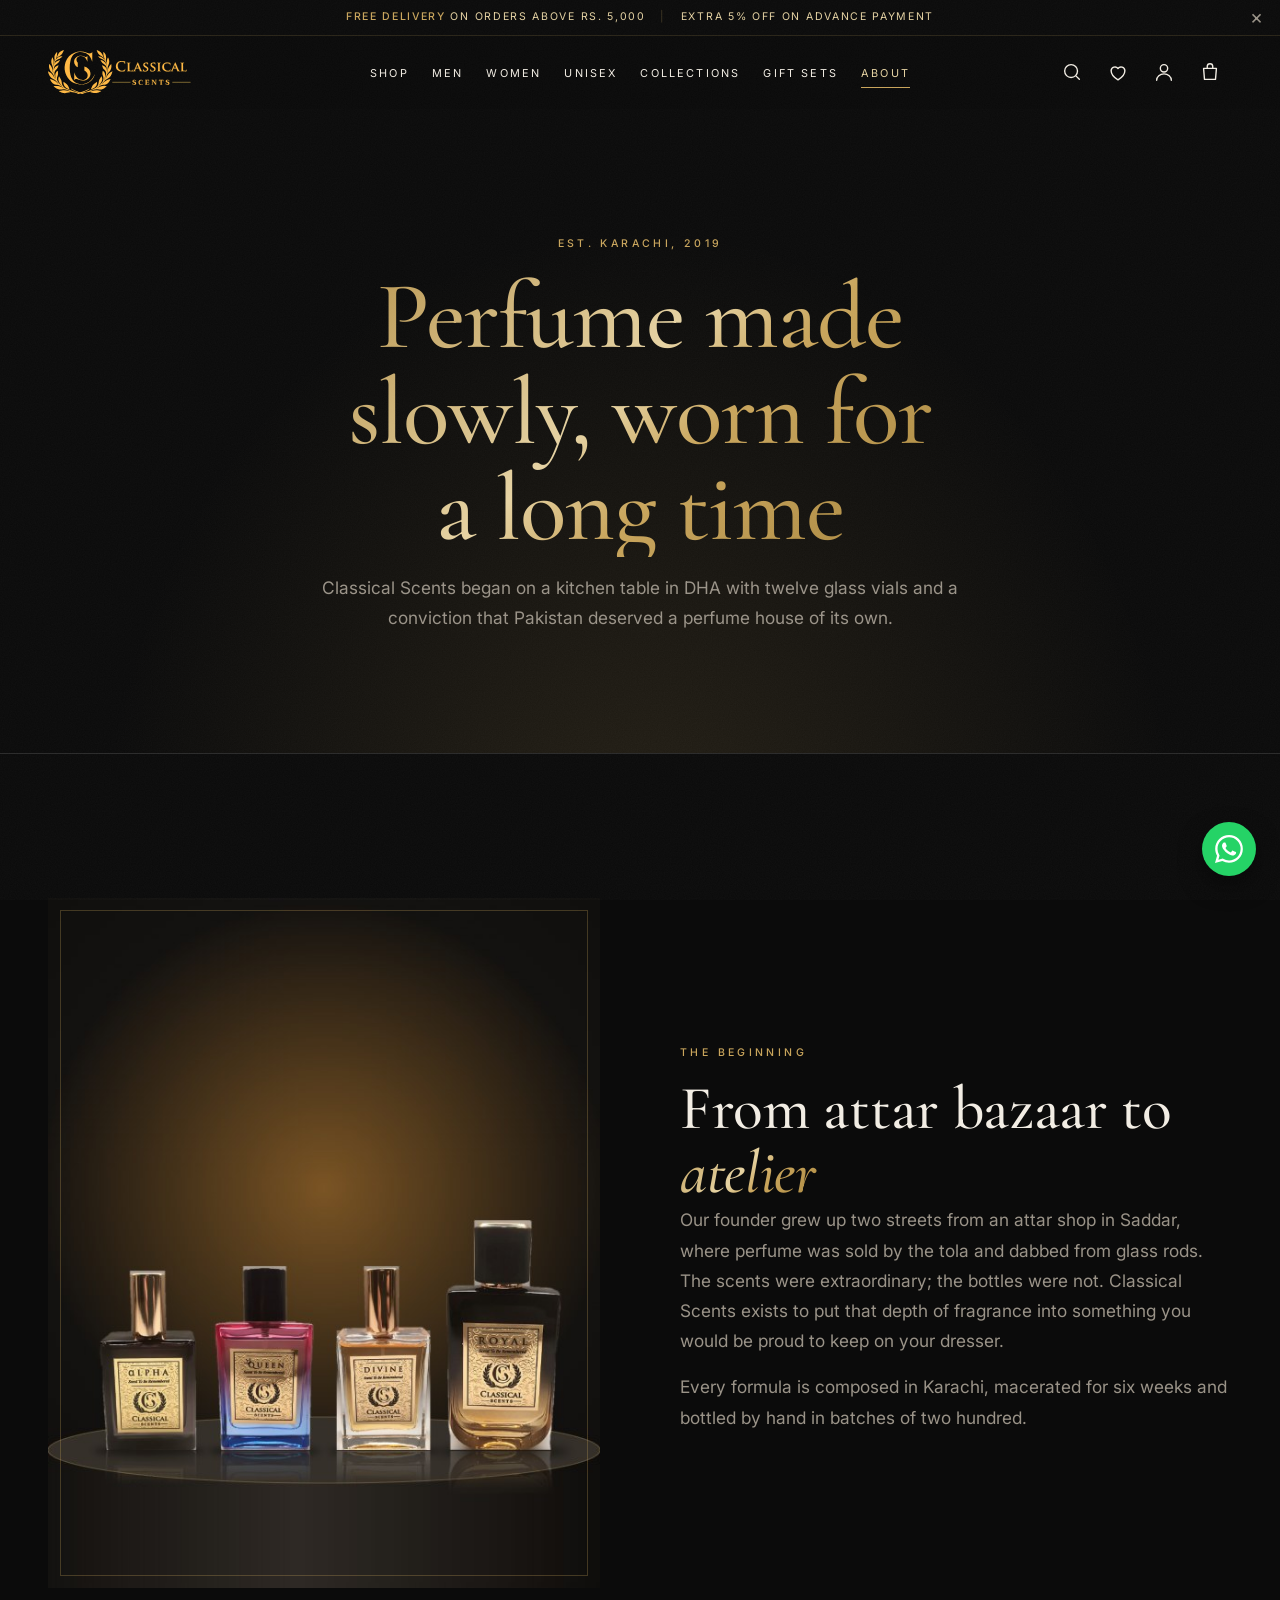
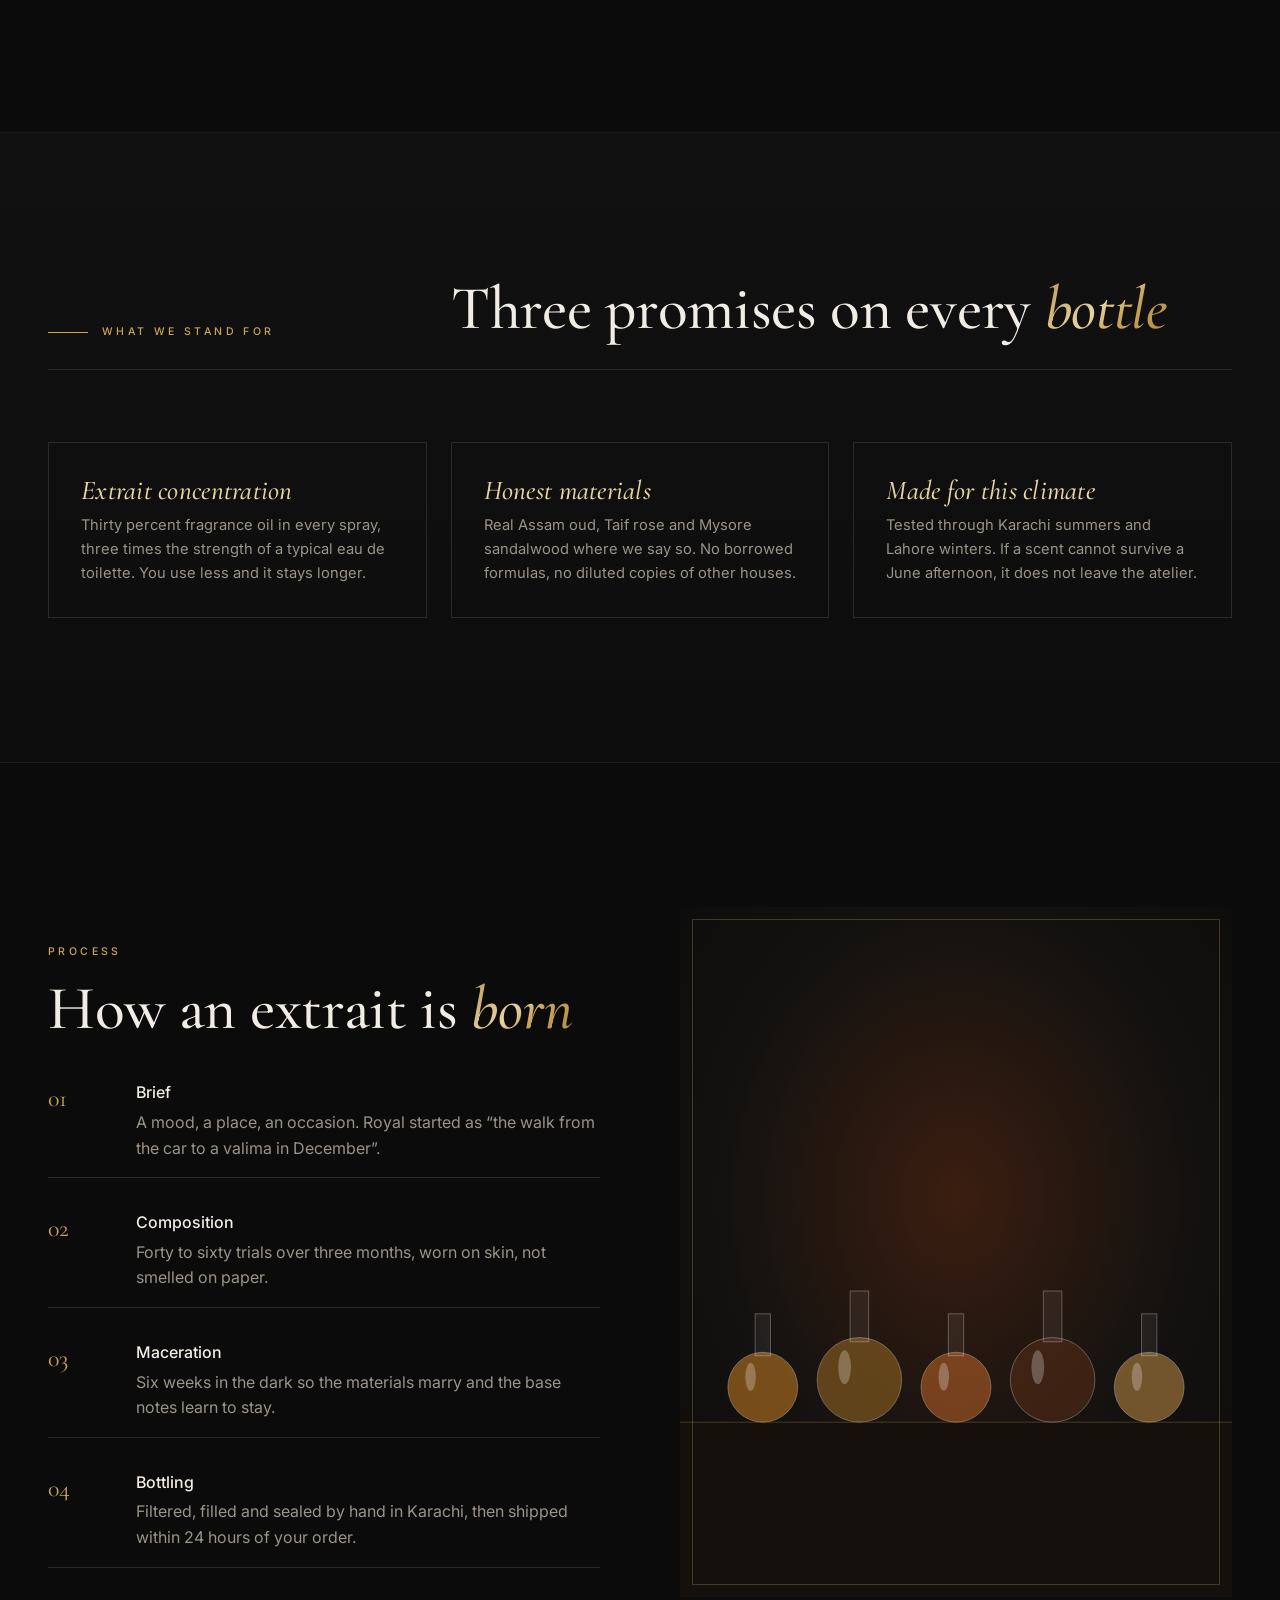
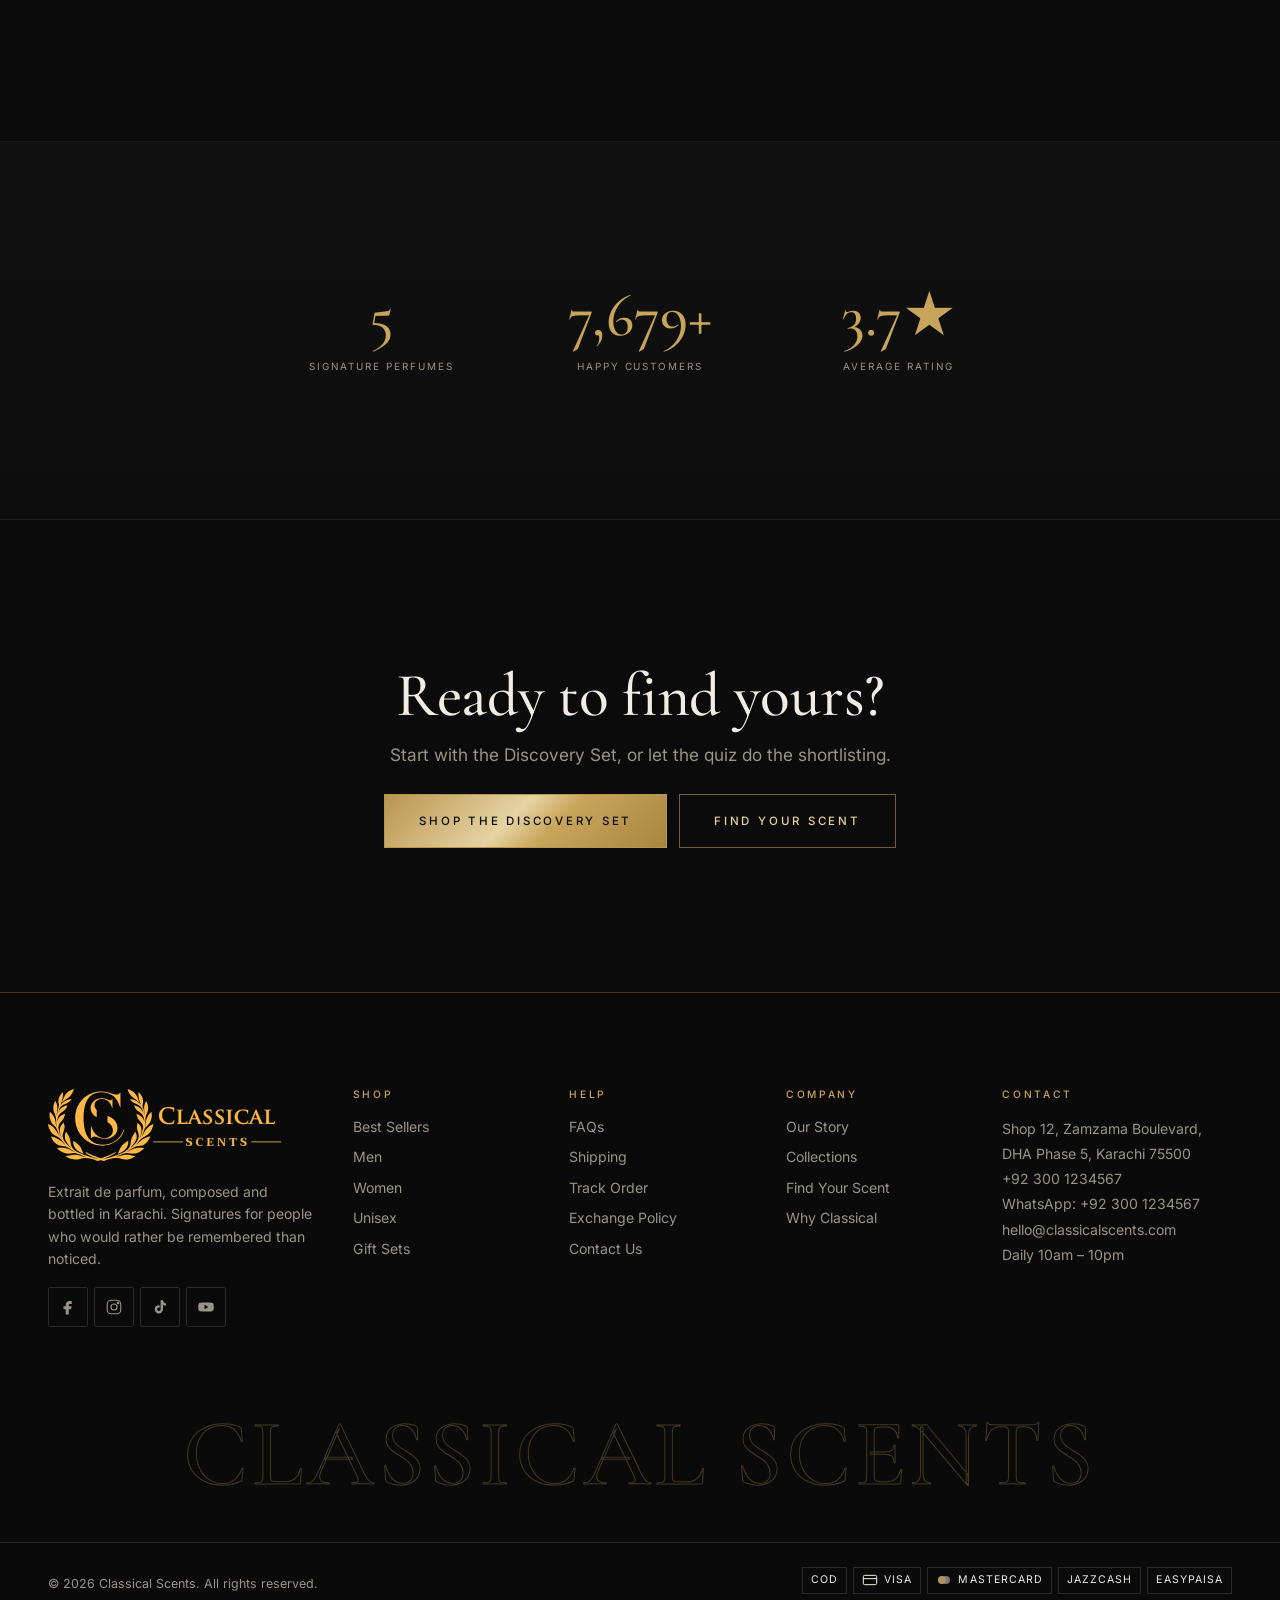
==== commit e39119d3: "Use the Classical Scents brand logo - Header, mobile menu and footer show the laurel CS logo with wo" ====
--- a/about.html
+++ b/about.html
@@ -36,7 +36,7 @@
     <button class="icon-btn header__burger" type="button" aria-label="Open menu" aria-expanded="false" aria-controls="mobile-menu">
       <svg viewBox="0 0 24 24" aria-hidden="true"><path d="M3 7h18M3 12h18M3 17h18"/></svg>
     </button>
-    <a class="logo" href="index.html" aria-label="Classical Scents home">CLASSICAL SCENTS</a>
+    <a class="logo" href="index.html" aria-label="Classical Scents home"><img src="images/logo.svg" width="159" height="44" alt="Classical Scents"></a>
     <nav class="nav" aria-label="Primary">
       <ul class="nav__list">
         <li><a href="shop.html">Shop</a></li>
@@ -68,7 +68,7 @@
 </header>
 <div class="mobile-menu" id="mobile-menu" hidden>
   <div class="mobile-menu__top">
-    <span class="logo">CLASSICAL SCENTS</span>
+    <span class="logo"><img src="images/logo.svg" width="159" height="44" alt="Classical Scents"></span>
     <button class="icon-btn" type="button" id="menu-close" aria-label="Close menu"><svg viewBox="0 0 24 24" aria-hidden="true"><path d="M6 6l12 12M18 6 6 18"/></svg></button>
   </div>
   <nav aria-label="Mobile">
@@ -165,7 +165,7 @@
 <footer class="footer">
   <div class="container footer__grid">
     <div class="footer__brand">
-      <p class="logo">CLASSICAL SCENTS</p>
+      <p class="logo logo--footer"><img src="images/logo.svg" width="260" height="72" alt="Classical Scents" loading="lazy"></p>
       <p>Extrait de parfum, composed and bottled in Karachi. Signatures for people who would rather be remembered than noticed.</p>
       <ul class="social" aria-label="Social media">
         <li><a class="icon-btn" href="https://facebook.com/classicalscents" target="_blank" rel="noopener" aria-label="Facebook"><svg viewBox="0 0 24 24" aria-hidden="true" style="fill:currentColor;stroke:none"><path d="M14 8h3V4h-3c-2.8 0-5 2.2-5 5v2H6v4h3v7h4v-7h3l1-4h-4V9c0-.6.4-1 1-1z"/></svg></a></li>
--- a/css/style.css
+++ b/css/style.css
@@ -764,3 +764,12 @@
 .coll-block { padding-top: 96px; padding-bottom: 96px; }
 .faq summary { font-size: 1.5rem; padding: 24px 0; }
 .toast { border-radius: 0; letter-spacing: .04em; }
+
+
+/* Brand logo */
+.logo { display: inline-flex; align-items: center; letter-spacing: 0; }
+.logo img { display: block; height: 44px; width: auto; transition: height .3s var(--ease); }
+.header.is-scrolled .logo img { height: 36px; }
+.logo--footer img { height: 72px; }
+.footer__brand .logo--footer { margin: 0 0 20px; }
+@media (max-width: 479px) { .logo img { height: 34px; } .header.is-scrolled .logo img { height: 30px; } }
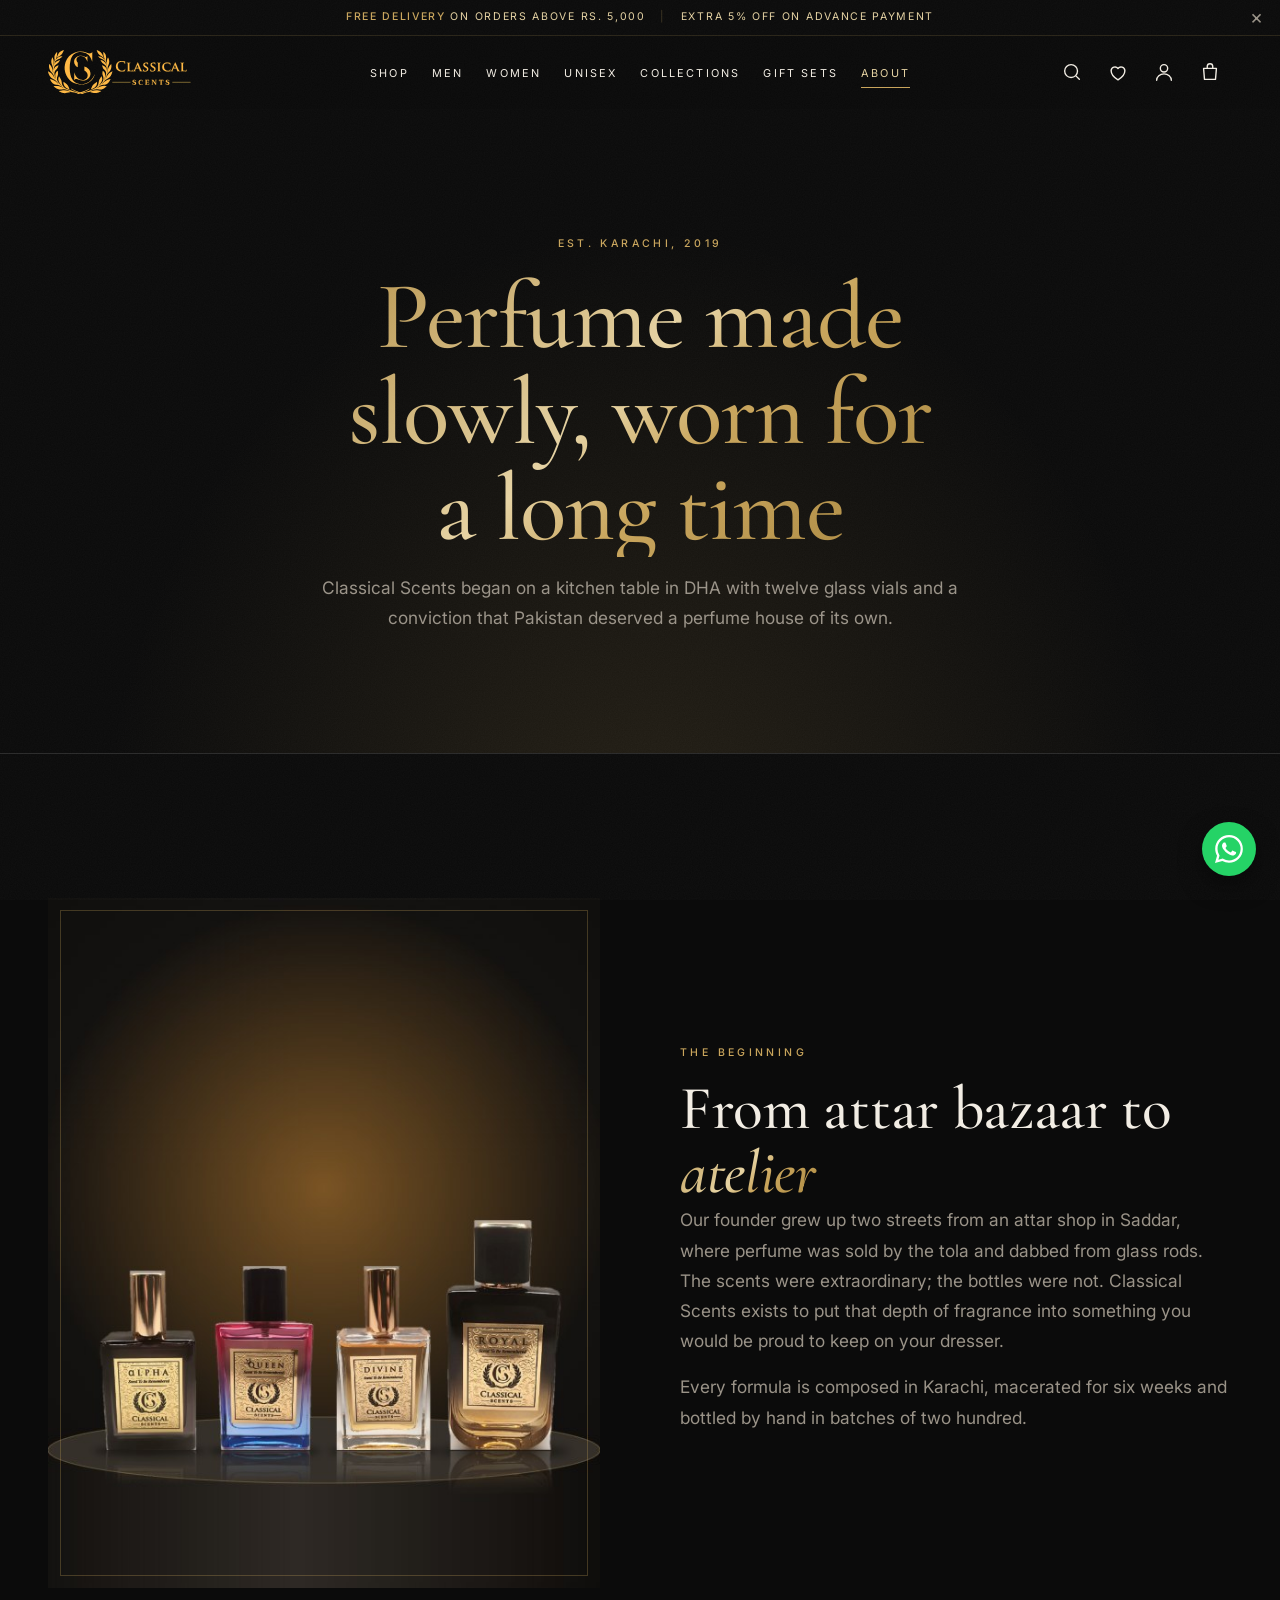
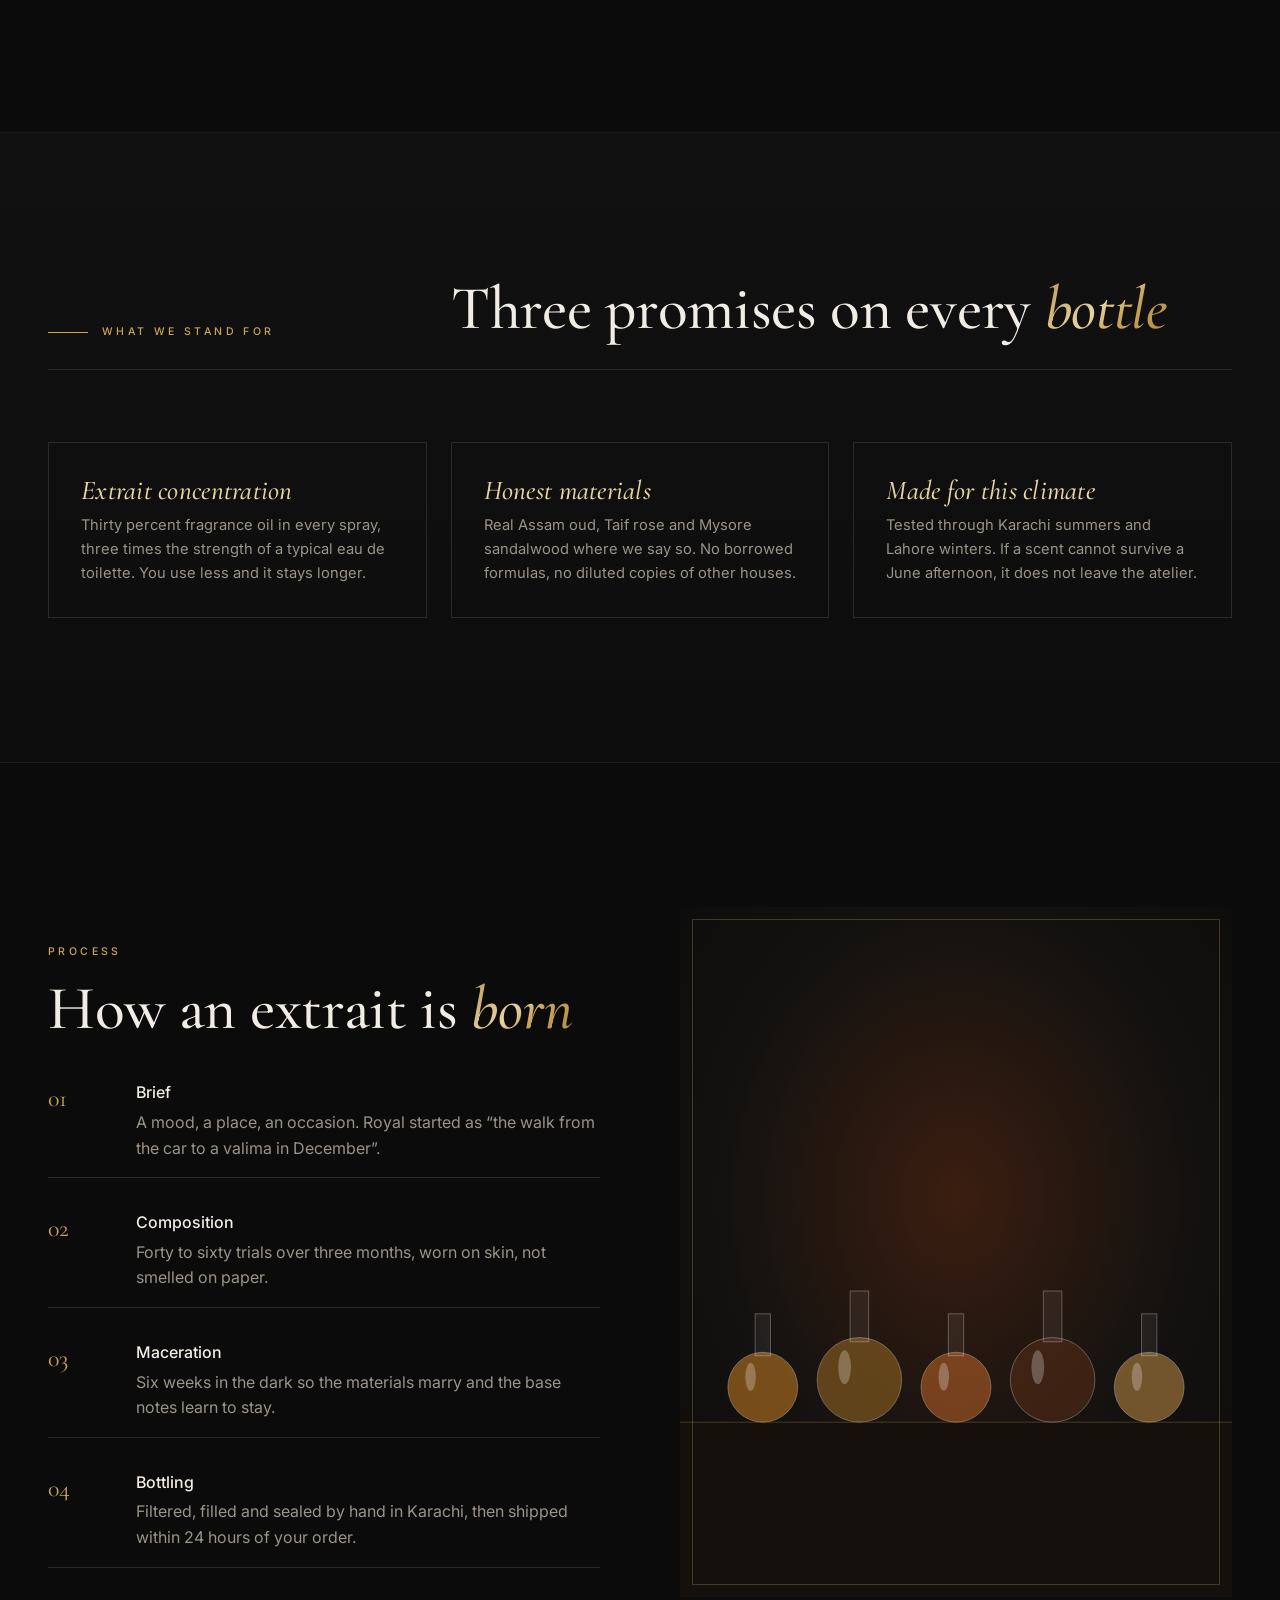
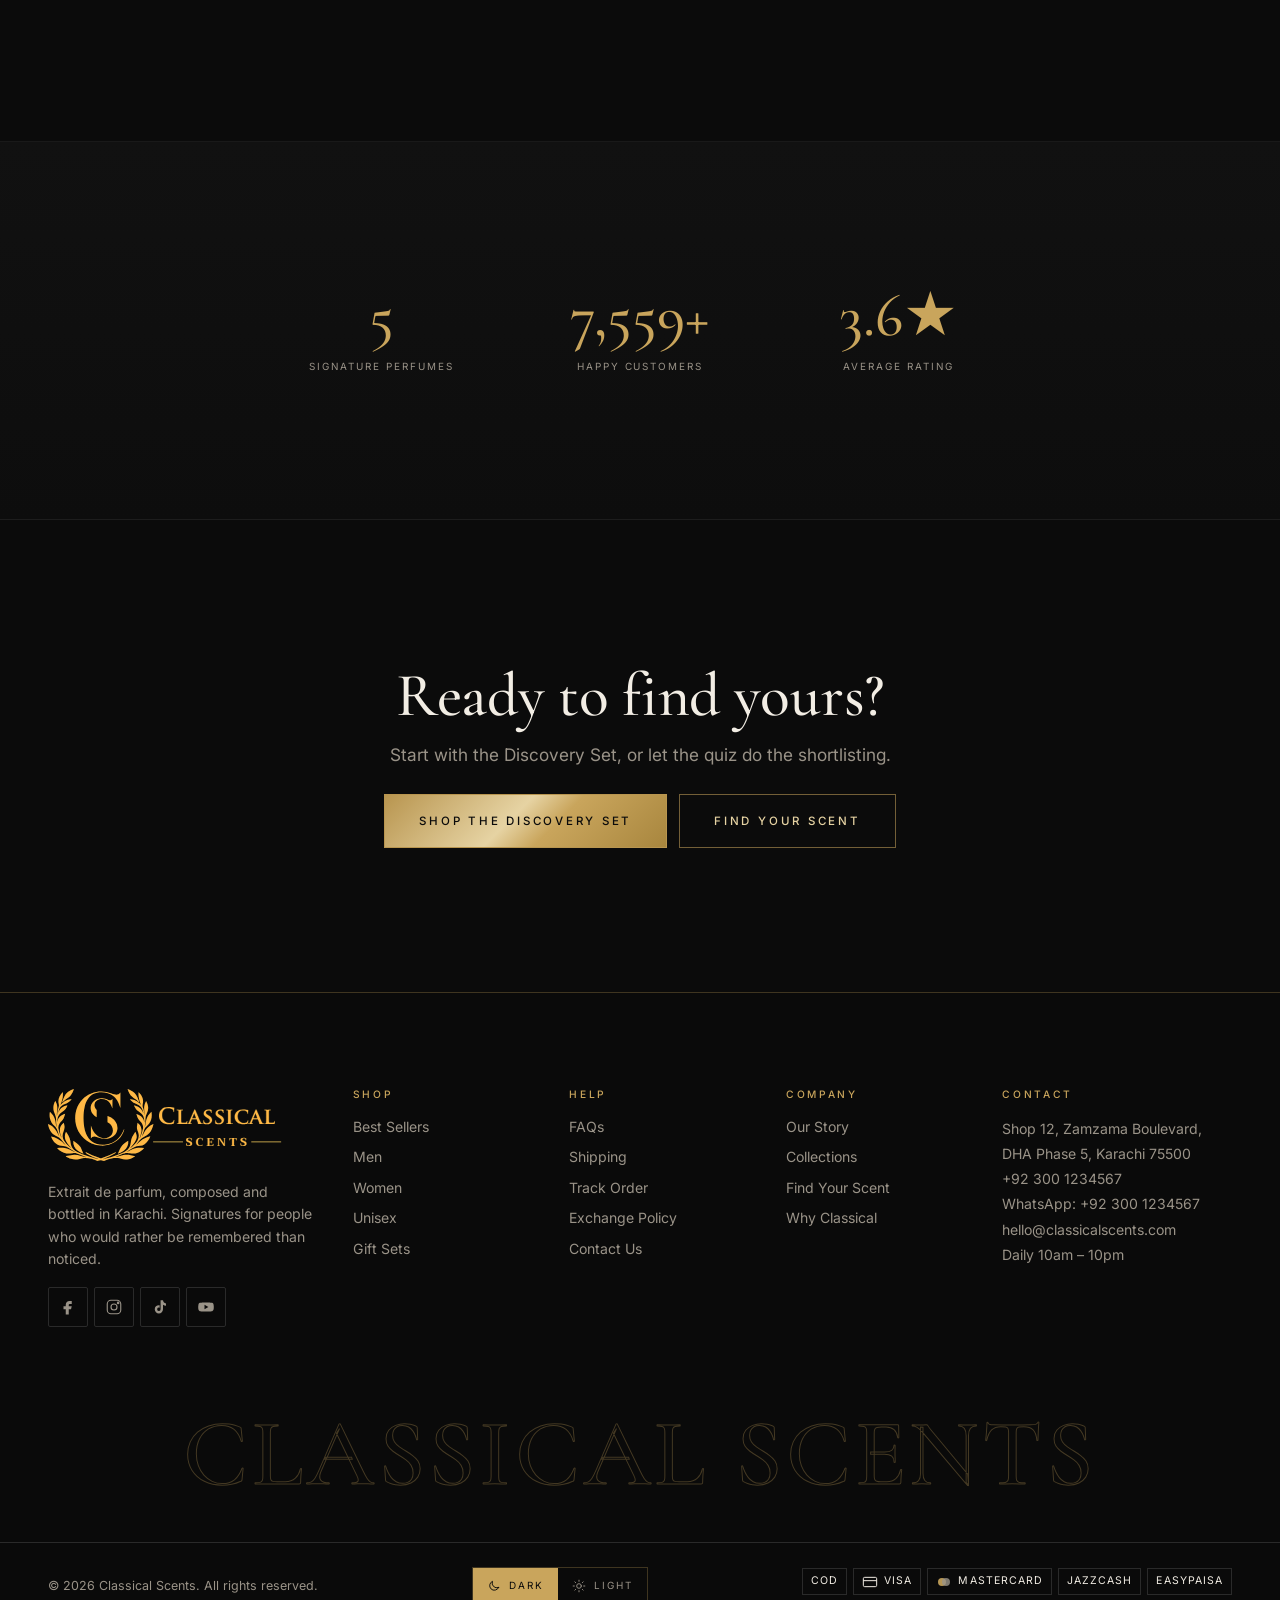
==== commit df9e0e32: "Add a light theme with a Dark / Light switch in the footer - Light theme: warm ivory paper, ink text" ====
--- a/about.html
+++ b/about.html
@@ -7,6 +7,7 @@
   <meta name="description" content="Classical Scents is a Karachi perfume house making extrait de parfum in small batches. Read how, and why, we compose the way we do.">
   <link rel="canonical" href="https://classicalscents.com/about.html">
   <meta name="theme-color" content="#0B0B0B">
+  <script>try{if(JSON.parse(localStorage.getItem("cs_theme"))==="light"){document.documentElement.setAttribute("data-theme","light");document.querySelector('meta[name="theme-color"]').content="#F6F1E8"}}catch(e){}</script>
   <meta property="og:type" content="website">
   <meta property="og:site_name" content="Classical Scents">
   <meta property="og:title" content="Our Story | Classical Scents, Karachi">
@@ -217,6 +218,10 @@
   <p class="footer__mark" aria-hidden="true">Classical Scents</p>
   <div class="container footer__bottom">
     <p>&copy; 2026 Classical Scents. All rights reserved.</p>
+    <div class="theme-switch" role="group" aria-label="Colour theme">
+      <button type="button" data-theme-set="dark" aria-pressed="true"><svg viewBox="0 0 24 24" aria-hidden="true"><path d="M20 14.5A8 8 0 0 1 9.5 4a8 8 0 1 0 10.5 10.5z"/></svg>Dark</button>
+      <button type="button" data-theme-set="light" aria-pressed="false"><svg viewBox="0 0 24 24" aria-hidden="true"><circle cx="12" cy="12" r="4"/><path d="M12 2v2M12 20v2M2 12h2M20 12h2M4.9 4.9l1.4 1.4M17.7 17.7l1.4 1.4M4.9 19.1l1.4-1.4M17.7 6.3l1.4-1.4"/></svg>Light</button>
+    </div>
     <ul class="payments" aria-label="Accepted payment methods">
       <li>COD</li>
       <li><svg viewBox="0 0 24 24" aria-hidden="true"><rect x="2" y="5" width="20" height="14" rx="2" fill="none" stroke="currentColor" stroke-width="1.5"/><path d="M2 10h20" stroke="currentColor" stroke-width="1.5"/></svg>Visa</li>
--- a/css/style.css
+++ b/css/style.css
@@ -773,3 +773,96 @@
 .logo--footer img { height: 72px; }
 .footer__brand .logo--footer { margin: 0 0 20px; }
 @media (max-width: 479px) { .logo img { height: 34px; } .header.is-scrolled .logo img { height: 30px; } }
+
+/* ==========================================================================
+   LIGHT THEME  (html[data-theme="light"])
+   Warm ivory paper, deep ink text, deeper gold so small text keeps AA contrast.
+   Photo tiles that sit on dark imagery keep their dark-theme colours.
+   ========================================================================== */
+:root[data-theme="light"] {
+  --bg: #F6F1E8;
+  --surface: #FFFCF6;
+  --surface-2: #EEE6D8;
+  --line: #E0D5C2;
+  --line-gold: rgba(139, 107, 46, 0.3);
+  --gold: #765922;
+  --gold-soft: #6A4F1E;
+  --gold-pale: #5E461B;
+  --text: #1C1813;
+  --muted: #5F574B;
+  --danger: #A4442F;
+  --gold-grad: linear-gradient(135deg, #6E5220 0%, #A9853F 45%, #8B6B2E 60%, #5E4419 100%);
+  color-scheme: light;
+}
+:root[data-theme="light"] body { background: var(--bg); color: var(--text); }
+:root[data-theme="light"] body::after { opacity: .035; filter: invert(1); }
+
+/* Gold buttons keep the bright metallic face with ink text */
+:root[data-theme="light"] .btn--gold,
+:root[data-theme="light"] .hero__cta .btn--gold { background: linear-gradient(135deg, #B8954F, #E6D3A3 45%, #C9A55C 60%, #A8863E); color: #1C1813; border-color: #A8863E; }
+:root[data-theme="light"] .hero__cta .btn--outline { color: var(--gold-pale); border-color: rgba(139,107,46,.55); }
+:root[data-theme="light"] .btn--outline:hover { color: #FFFCF6; }
+:root[data-theme="light"] .btn--ghost { background: rgba(255,252,246,.92); border-color: var(--line); color: var(--text); }
+:root[data-theme="light"] .count,
+:root[data-theme="light"] .bundle__save,
+:root[data-theme="light"] .reviews__nav .icon-btn:hover,
+:root[data-theme="light"] ::selection { color: #FFFCF6; }
+
+/* Logo: deepen the bright gold so it reads on ivory */
+:root[data-theme="light"] .logo img { filter: brightness(.68) saturate(1.25); }
+
+/* Chrome */
+:root[data-theme="light"] .announce { background: #1C1813; color: #E6D3A3; border-bottom-color: transparent; }
+:root[data-theme="light"] .announce strong { color: #E6D3A3; }
+:root[data-theme="light"] .announce__close { color: #B8AE9E; }
+:root[data-theme="light"] .header { background: rgba(246,241,232,.55); }
+:root[data-theme="light"] .header.is-scrolled { background: rgba(246,241,232,.9); border-bottom-color: var(--line); }
+:root[data-theme="light"] .overlay,
+:root[data-theme="light"] .drawer-backdrop.is-open { background: rgba(28,24,19,.45); }
+:root[data-theme="light"] .sticky-buy { background: rgba(255,252,246,.96); }
+:root[data-theme="light"] .dialog::backdrop { background: rgba(28,24,19,.5); }
+
+/* Hero */
+:root[data-theme="light"] .hero { background: var(--bg) radial-gradient(ellipse 55% 60% at 72% 52%, rgba(201,165,92,.22), transparent 70%); }
+:root[data-theme="light"] .hero__glow { background: radial-gradient(circle at 75% 55%, rgba(201,165,92,.2), transparent 38%), radial-gradient(circle at 20% 85%, rgba(201,165,92,.1), transparent 40%); }
+:root[data-theme="light"] .hero__mist { mix-blend-mode: multiply; opacity: .5; }
+:root[data-theme="light"] .hero__word { -webkit-text-stroke-color: rgba(139,107,46,.18); }
+:root[data-theme="light"] .hero__title em { background: var(--gold-grad); -webkit-background-clip: text; background-clip: text; }
+:root[data-theme="light"] .hero__facts { background: rgba(255,252,246,.6); border-top-color: var(--line-gold); }
+:root[data-theme="light"] .hero__facts li + li { border-left-color: var(--line-gold); }
+:root[data-theme="light"] .hero__facts strong { color: var(--gold-pale); }
+
+/* Surfaces */
+:root[data-theme="light"] .section--surface { background: linear-gradient(180deg, #EFE8DC 0%, #F3EDE3 100%); border-color: var(--line); }
+:root[data-theme="light"] .marquee { background: #EFE8DC; }
+:root[data-theme="light"] .footer { background: #EDE5D7; }
+:root[data-theme="light"] .footer__mark { -webkit-text-stroke-color: rgba(139,107,46,.35); }
+
+/* Product stages: soft warm studio light */
+:root[data-theme="light"] .card__media { background: radial-gradient(ellipse at 50% 62%, #FFFFFF 0%, #F1EADD 58%, #E7DDCC 100%); }
+:root[data-theme="light"] .gallery__main,
+:root[data-theme="light"] .quick__media { background: radial-gradient(ellipse at 50% 60%, #FFFFFF 0%, #F1EADD 60%, #E7DDCC 100%); }
+:root[data-theme="light"] .sig__media { background: radial-gradient(circle at 50% 56%, color-mix(in srgb, var(--accent, #C9A55C) 26%, #FFFFFF) 0%, #F1EADD 62%), #EEE6D8; }
+:root[data-theme="light"] .sig__num { -webkit-text-stroke-color: rgba(139,107,46,.5); }
+:root[data-theme="light"] .search__item img,
+:root[data-theme="light"] .line img,
+:root[data-theme="light"] .gallery__thumbs button { background: #EEE6D8; }
+
+/* Tiles that sit on dark photography keep dark-theme text colours */
+:root[data-theme="light"] .coll,
+:root[data-theme="light"] .gender,
+:root[data-theme="light"] .insta a { --gold-pale: #E6D3A3; --muted: #B8AE9E; --text: #F2EDE4; --gold: #C9A55C; }
+
+/* Theme switch (footer) */
+.theme-switch { display: inline-flex; border: 1px solid var(--line-gold); }
+.theme-switch button { display: inline-flex; align-items: center; gap: 8px; min-height: 36px; padding: 0 14px; font-size: .62rem; letter-spacing: .2em; text-transform: uppercase; color: var(--muted); transition: background-color .25s, color .25s; }
+.theme-switch button svg { width: 14px; height: 14px; fill: none; stroke: currentColor; stroke-width: 1.6; stroke-linecap: round; }
+.theme-switch button:hover { color: var(--text); }
+.theme-switch button[aria-pressed="true"] { background: var(--gold); color: var(--bg); }
+.footer__bottom { row-gap: 20px; }
+
+/* light-solid-tints: solid fills instead of translucent gold tints */
+:root[data-theme="light"] .chip.is-active, :root[data-theme="light"] .chip[aria-checked="true"] { background: #EFE5D2; }
+:root[data-theme="light"] .pyramid__tier { background: #FFFCF6; }
+:root[data-theme="light"] .pyramid__tier:nth-child(2) { background: #F4EDE1; }
+:root[data-theme="light"] .pyramid__tier:nth-child(3) { background: #EFE5D2; }
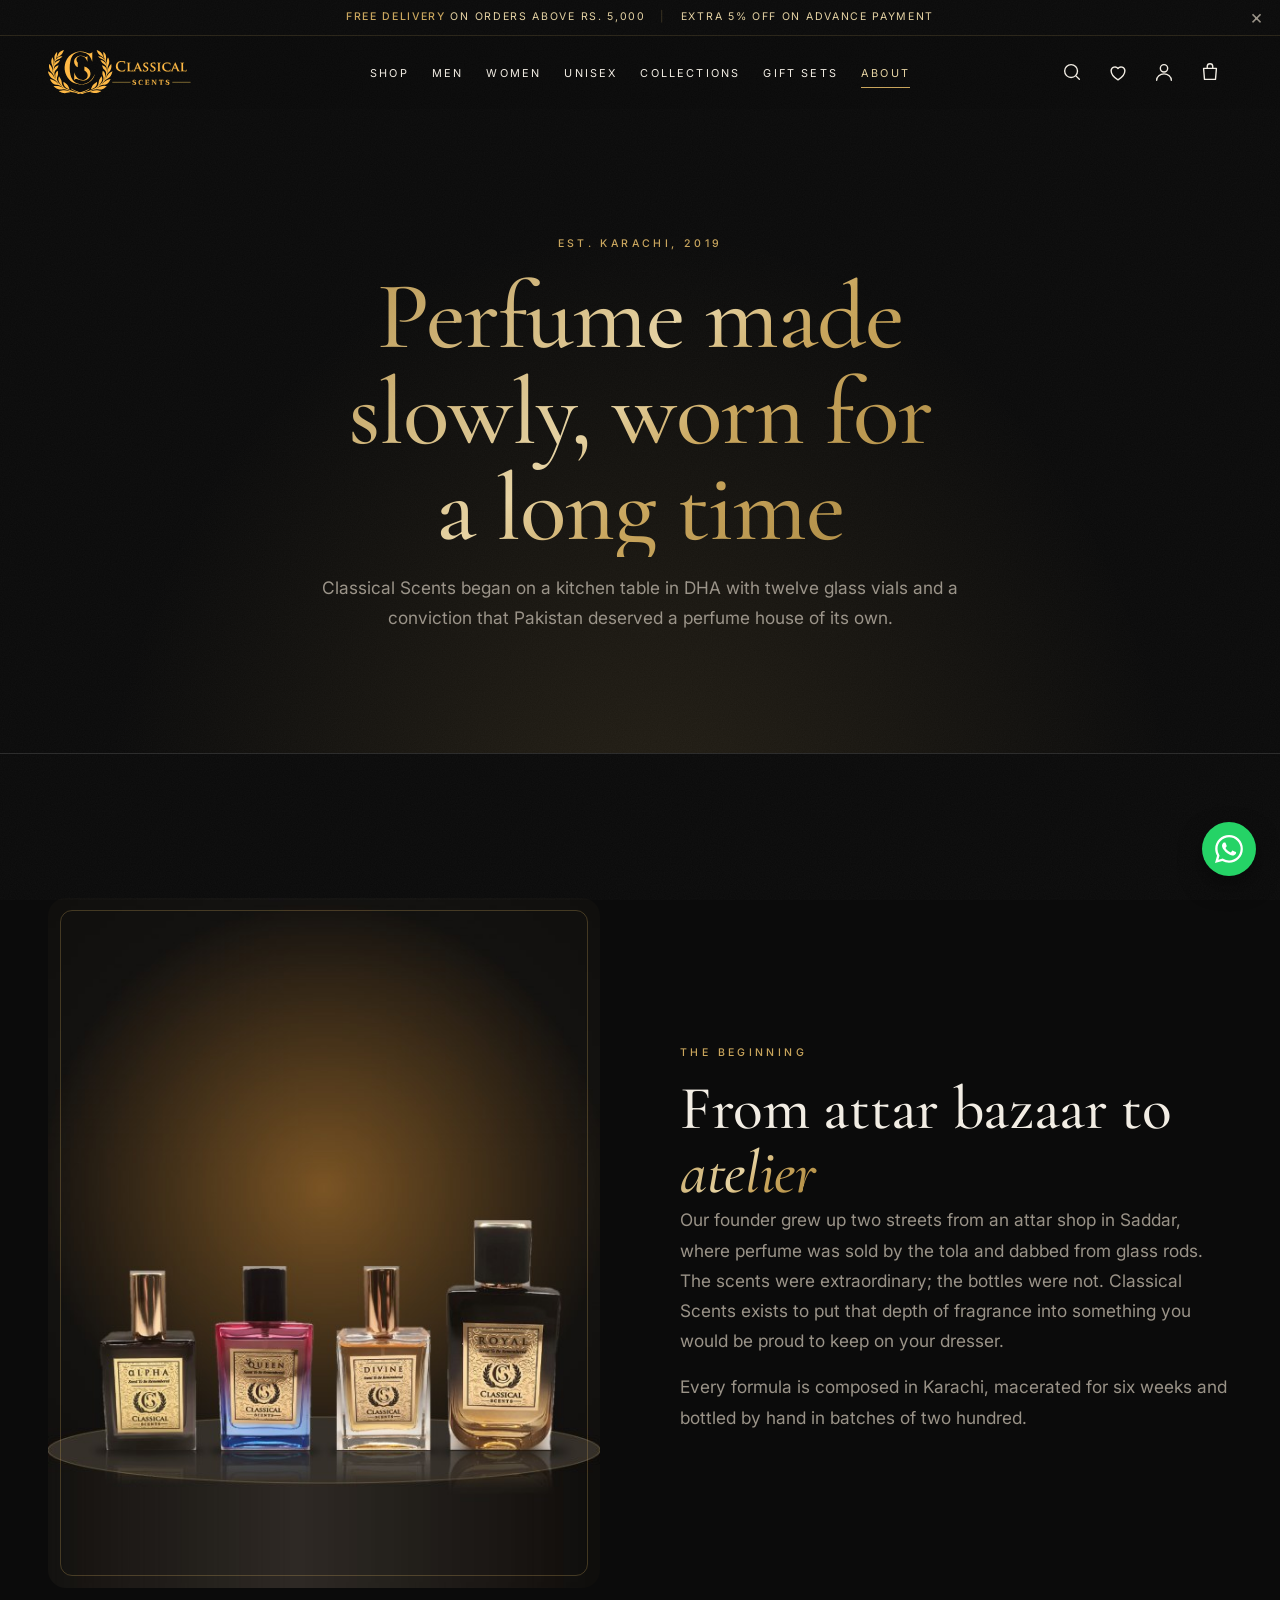
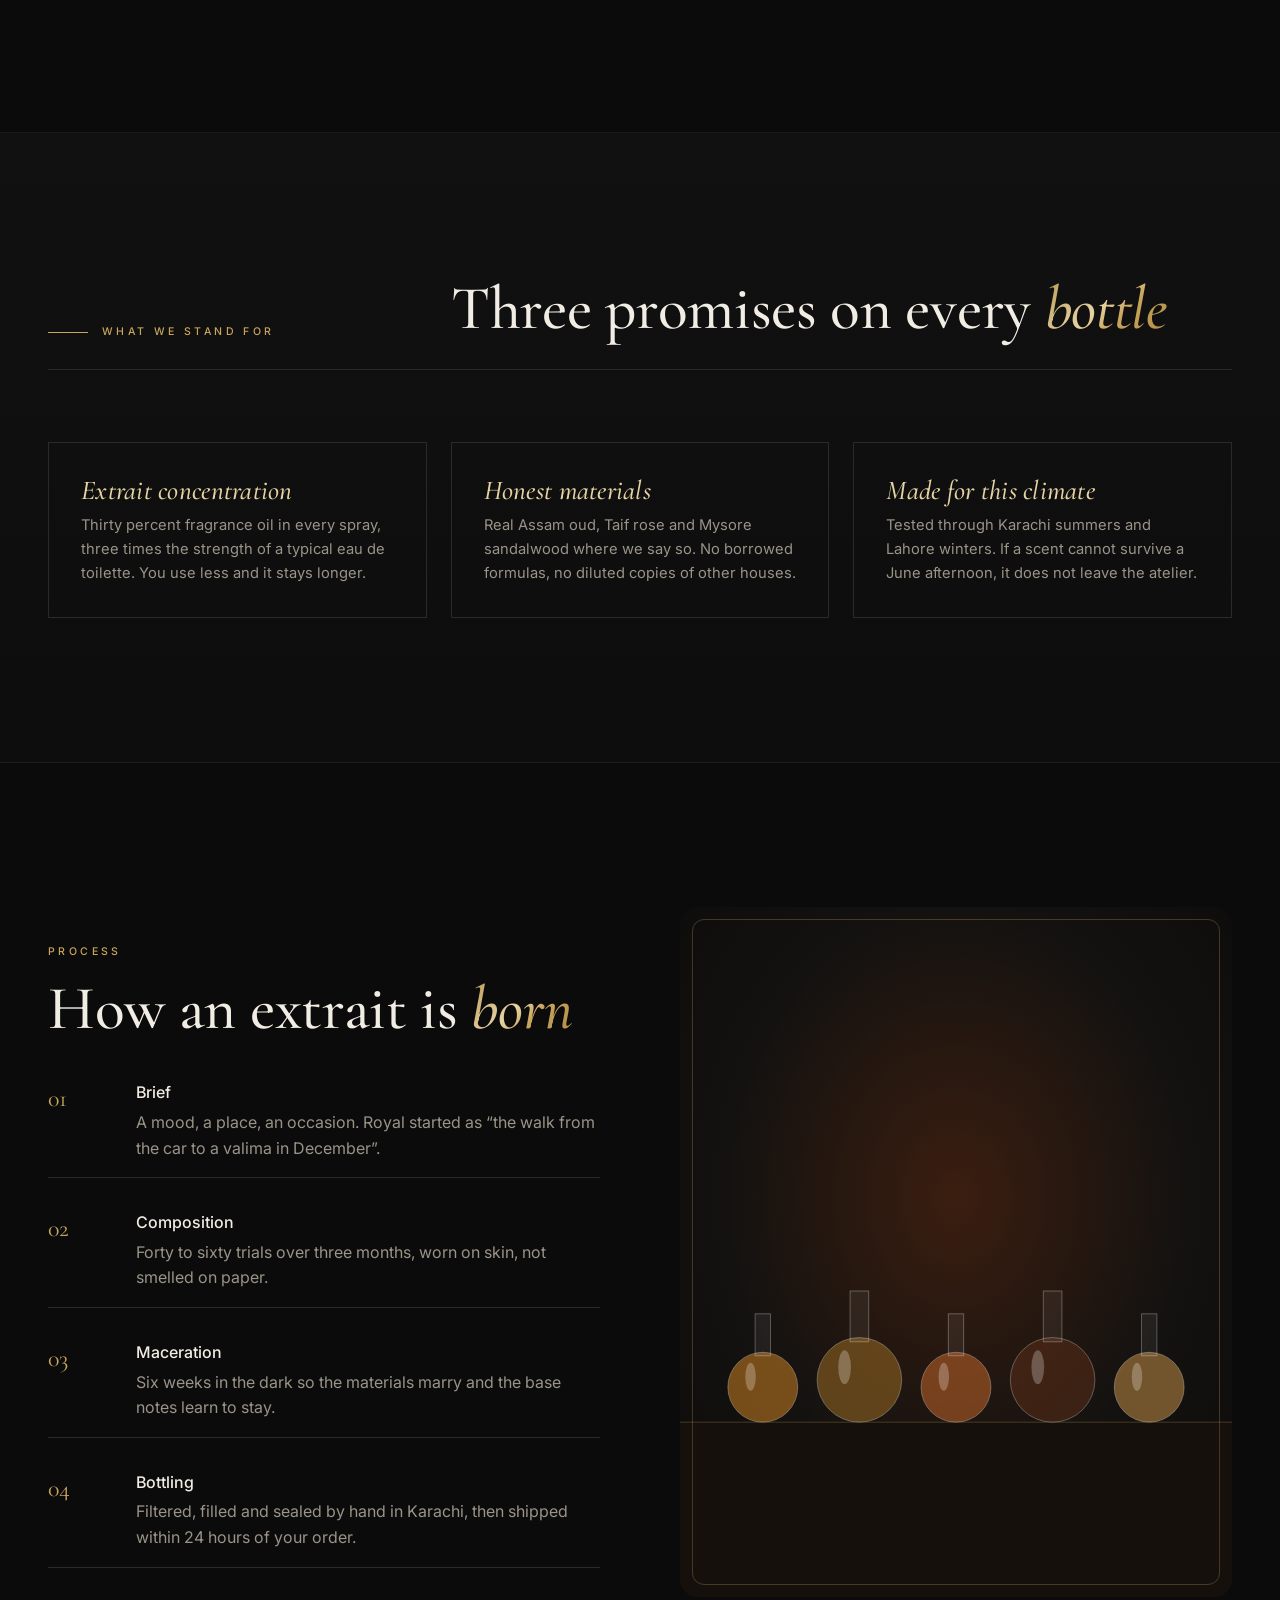
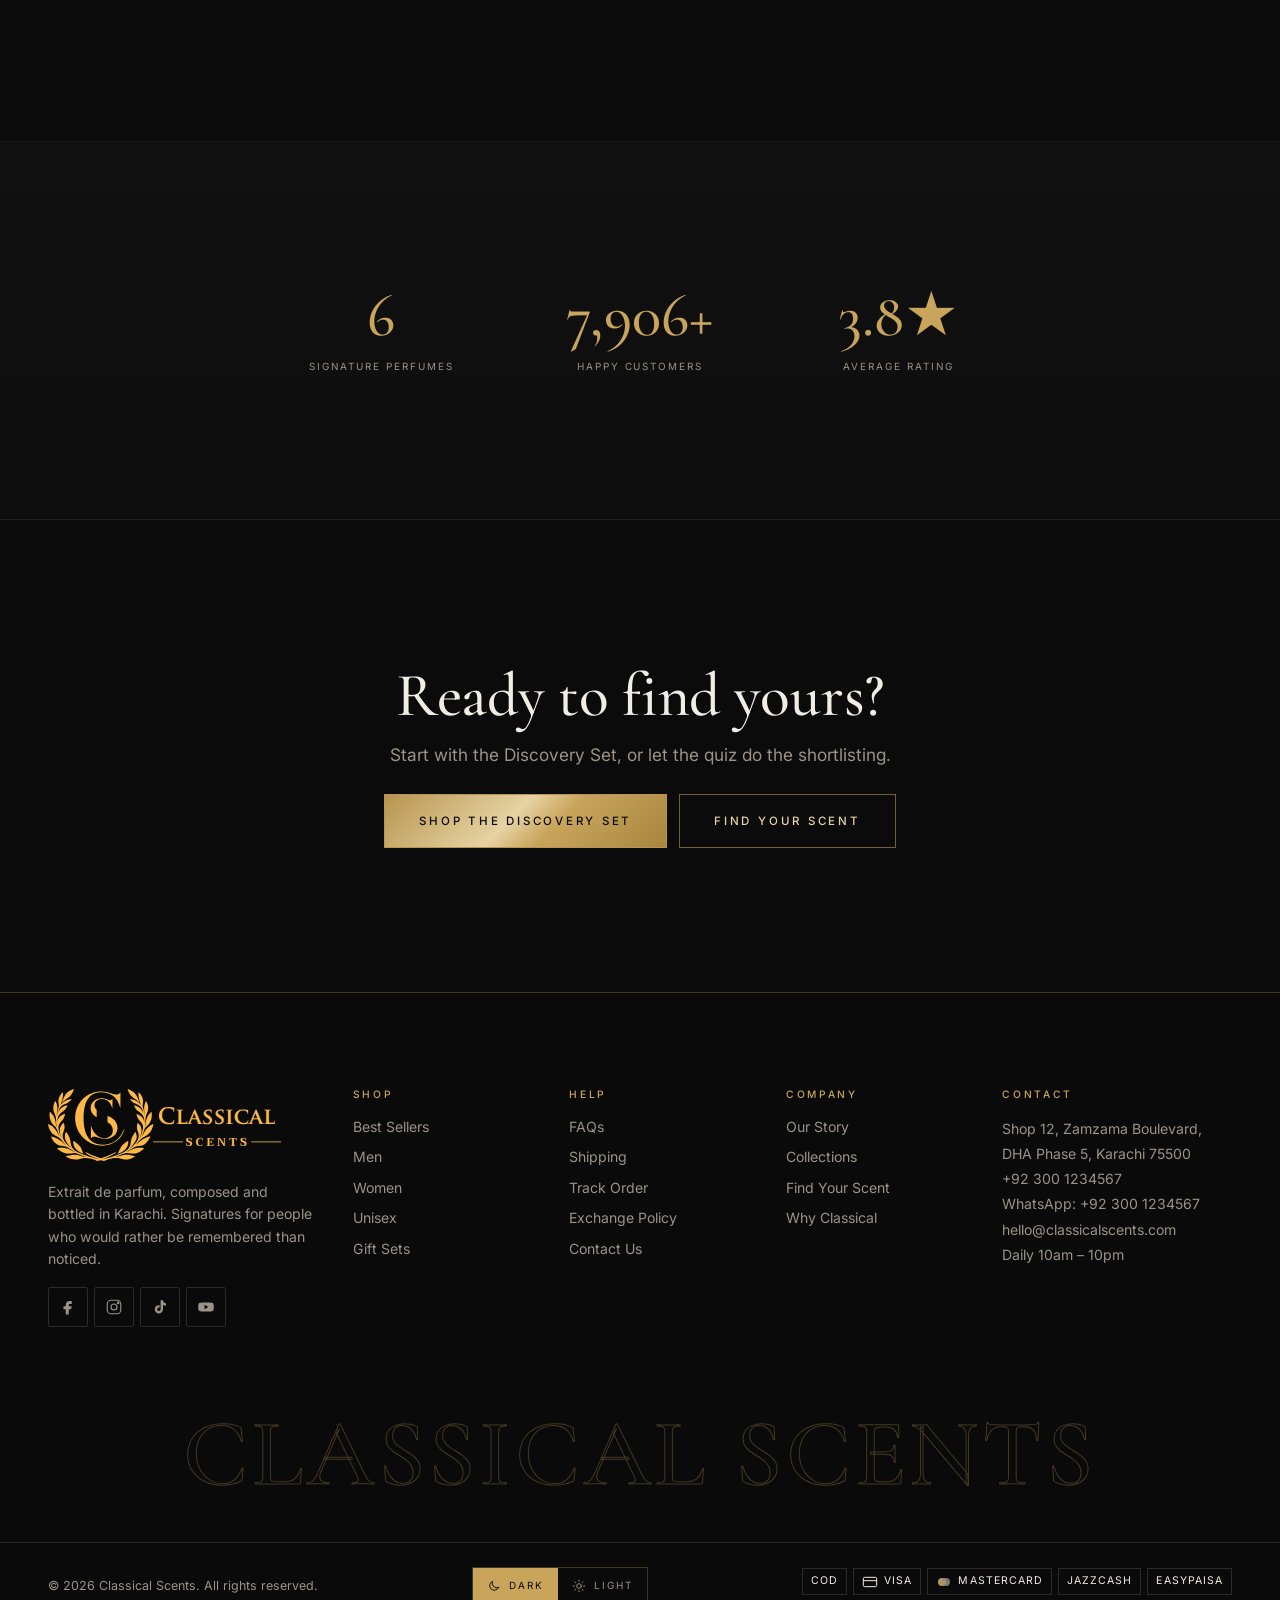
==== commit 52c13c98: "Promo-tile product look: bottles on stone stages breaking out of the frame - New stage backdrop per " ====
--- a/about.html
+++ b/about.html
@@ -21,7 +21,7 @@
   <link rel="icon" type="image/svg+xml" href="images/favicon.svg">
   <link rel="preconnect" href="https://fonts.googleapis.com">
   <link rel="preconnect" href="https://fonts.gstatic.com" crossorigin>
-  <link href="https://fonts.googleapis.com/css2?family=Cormorant+Garamond:ital,wght@0,500;0,600;1,500&family=Inter:wght@400;500&display=swap" rel="stylesheet">
+  <link href="https://fonts.googleapis.com/css2?family=Cormorant+Garamond:ital,wght@0,500;0,600;1,500&family=Inter:wght@400;500;600;700&display=swap" rel="stylesheet">
   <link rel="stylesheet" href="css/style.css">
   <script src="js/products.js" defer></script>
   <script src="js/main.js" defer></script>
--- a/css/style.css
+++ b/css/style.css
@@ -866,3 +866,93 @@
 :root[data-theme="light"] .pyramid__tier { background: #FFFCF6; }
 :root[data-theme="light"] .pyramid__tier:nth-child(2) { background: #F4EDE1; }
 :root[data-theme="light"] .pyramid__tier:nth-child(3) { background: #EFE5D2; }
+
+/* ==========================================================================
+   ROUNDED IMAGE CORNERS
+   One radius for every product and photo frame; inner hairlines follow it.
+   ========================================================================== */
+:root { --img-r: 18px; --img-r-sm: 10px; }
+.card__media, .sig__media, .gallery__main, .quick__media, .story__media, .coll, .gender, .insta a, .map, .bundle,
+.coll-block__head img { border-radius: var(--img-r); overflow: hidden; }
+.bundle img { border-radius: var(--img-r) var(--img-r) 0 0; }
+.card__media::after, .sig__media::after, .coll::after, .gender::after, .story__media::after { border-radius: calc(var(--img-r) - 6px); }
+.gallery__thumbs button, .search__item img, .line img, .cart-page .line img { border-radius: var(--img-r-sm); overflow: hidden; }
+.card__actions .btn { border-radius: 999px; }
+.grid--list .card__media { border-radius: var(--img-r); }
+
+/* ==========================================================================
+   STONE STAGE TILES
+   Promo-card look: moody backdrop, bottle on a stone breaking out of the
+   rounded frame, bold sans copy top-left, round "discover" arrow.
+   All sizes use container units, so the tile scales as one piece.
+   ========================================================================== */
+.stage { position: relative; container-type: inline-size; padding-top: 14%; }
+.stage__tile { position: relative; display: block; aspect-ratio: 10 / 9; border-radius: var(--img-r, 18px); overflow: hidden; isolation: isolate; color: #fff; background: #120f14; }
+.stage__bg, .stage__bg img { position: absolute; inset: 0; width: 100%; height: 100%; }
+.stage__bg img { object-fit: cover; transition: transform 1.4s var(--ease); }
+.stage:hover .stage__bg img { transform: scale(1.05); }
+.stage__tile::after { content: ""; position: absolute; inset: 0; border-radius: inherit; box-shadow: inset 0 0 0 1px rgba(255,255,255,.06); pointer-events: none; }
+
+/* Bottle: stands on the stone (top surface sits 25.8% above the tile bottom) */
+.stage__bottle { position: absolute; z-index: 2; left: var(--x, 65cqw); bottom: 23.2cqw; height: var(--h, 72cqw); transform: translateX(-50%); pointer-events: none; transition: transform .8s var(--ease); }
+.stage__bottle img { display: block; height: 100%; width: auto; max-width: none; filter: drop-shadow(0 1.6cqw 2cqw rgba(0,0,0,.35)); }
+.stage:hover .stage__bottle { transform: translateX(-50%) translateY(-1.4cqw); }
+
+/* Copy */
+.stage__text { position: absolute; z-index: 1; left: 5.6cqw; top: 6cqw; max-width: 46%; font-family: var(--sans); text-shadow: 0 2px 18px rgba(0,0,0,.35); }
+.stage__name { display: block; font-weight: 700; font-size: 10cqw; line-height: 1; letter-spacing: -.02em; }
+.stage__kicker { display: block; margin-top: 1.4cqw; font-weight: 500; font-size: 2.6cqw; letter-spacing: .22em; text-transform: uppercase; opacity: .92; }
+.stage__line { display: block; margin-top: 3.4cqw; font-weight: 600; font-size: 4.3cqw; line-height: 1.2; max-width: 13ch; }
+.stage__cta { position: absolute; z-index: 3; left: 5.6cqw; bottom: 5.4cqw; display: inline-flex; align-items: center; gap: 2.2cqw; font-family: var(--sans); font-weight: 600; font-size: 4.8cqw; letter-spacing: -.01em; }
+.stage__arrow { display: grid; place-items: center; width: 7.4cqw; height: 7.4cqw; border-radius: 50%; background: #fff; color: #111; transition: transform .4s var(--ease), background-color .3s; }
+.stage__arrow svg { width: 3.6cqw; height: 3.6cqw; fill: none; stroke: currentColor; stroke-width: 2.6; stroke-linecap: round; stroke-linejoin: round; }
+.stage:hover .stage__arrow { transform: translateX(.8cqw); background: var(--gold-pale, #E6D3A3); }
+.stage__num { position: absolute; z-index: 1; left: 5.6cqw; top: 4cqw; font-family: var(--serif); font-size: 15cqw; line-height: 1; color: transparent; -webkit-text-stroke: 1px rgba(255,236,210,.45); }
+
+/* Small tiles (phone grid, list view): keep it to name + arrow */
+@container (max-width: 300px) {
+  .stage__kicker, .stage__line { display: none; }
+  .stage__name { font-size: 13cqw; }
+  .stage__cta { font-size: 0; gap: 0; }
+  .stage__arrow { width: 11cqw; height: 11cqw; }
+  .stage__arrow svg { width: 5cqw; height: 5cqw; }
+}
+
+/* Product cards built on the stage */
+.pcard { position: relative; }
+.pcard .card__wish { position: absolute; top: calc(14% + 8px); right: 8px; z-index: 4; color: #fff; }
+.pcard .card__wish[aria-pressed="true"] { color: #E6D3A3; }
+.pcard .card__wish[aria-pressed="true"] svg { fill: #E6D3A3; }
+.pcard .card__body { padding-top: 18px; }
+.pcard__badges { display: flex; flex-wrap: wrap; gap: 10px; min-height: 0; }
+.pcard__badges:empty { display: none; }
+.pcard__actions { display: grid; grid-template-columns: 1fr auto; gap: 8px; margin-top: 12px; }
+.pcard__actions .btn { border-radius: 999px; min-height: 42px; }
+@media (max-width: 479px) { .pcard__actions { grid-template-columns: 1fr; } .pcard__actions .btn { padding: 0 10px; font-size: .58rem; letter-spacing: .14em; } }
+.card--soldout .stage__bottle img { opacity: .55; }
+.grid--list .pcard { align-items: center; }
+.grid--list .pcard .card__wish { top: 8px; }
+
+/* Home: signature features use the stage */
+.sig__media--stage { aspect-ratio: auto; background: none; overflow: visible; border-radius: 0; }
+.sig__media--stage::after { display: none; }
+
+/* Home: collection tiles */
+.collections--stage { gap: 20px 16px; }
+@media (min-width: 900px) { .collections--stage { gap: 32px; } }
+.collections--stage .stage--coll { grid-column: auto; }
+@media (max-width: 899px) { .collections--stage { grid-template-columns: 1fr; max-width: 560px; margin: 0 auto; } }
+
+/* Light theme: tiles stay dark photography with white copy */
+:root[data-theme="light"] .stage__tile { color: #fff; }
+:root[data-theme="light"] .pcard .card__wish { color: #fff; }
+/* Reset the older feature-media rules inside the stage version */
+.sig__media--stage picture.stage__bg { position: absolute; inset: 0; }
+.sig__media--stage .stage__bg img { width: 100%; height: 100%; padding: 0; object-fit: cover; }
+.sig__media--stage picture.stage__bottle { position: absolute; inset: auto; left: var(--x, 65cqw); bottom: 23.2cqw; height: var(--h, 72cqw); }
+.sig__media--stage .stage__bottle img { width: auto; height: 100%; padding: 0; object-fit: fill; }
+.sig:hover .sig__media--stage .stage__bottle img, .sig:hover .sig__media--stage .stage__bg img { transform: none; }
+.sig:hover .sig__media--stage .stage__bg img { transform: scale(1.05); }
+.stage--coll .stage__text { max-width: 36%; }
+.stage--coll .stage__name { font-size: 8.6cqw; }
+.stage--coll .stage__line { font-size: 3.9cqw; max-width: none; }
